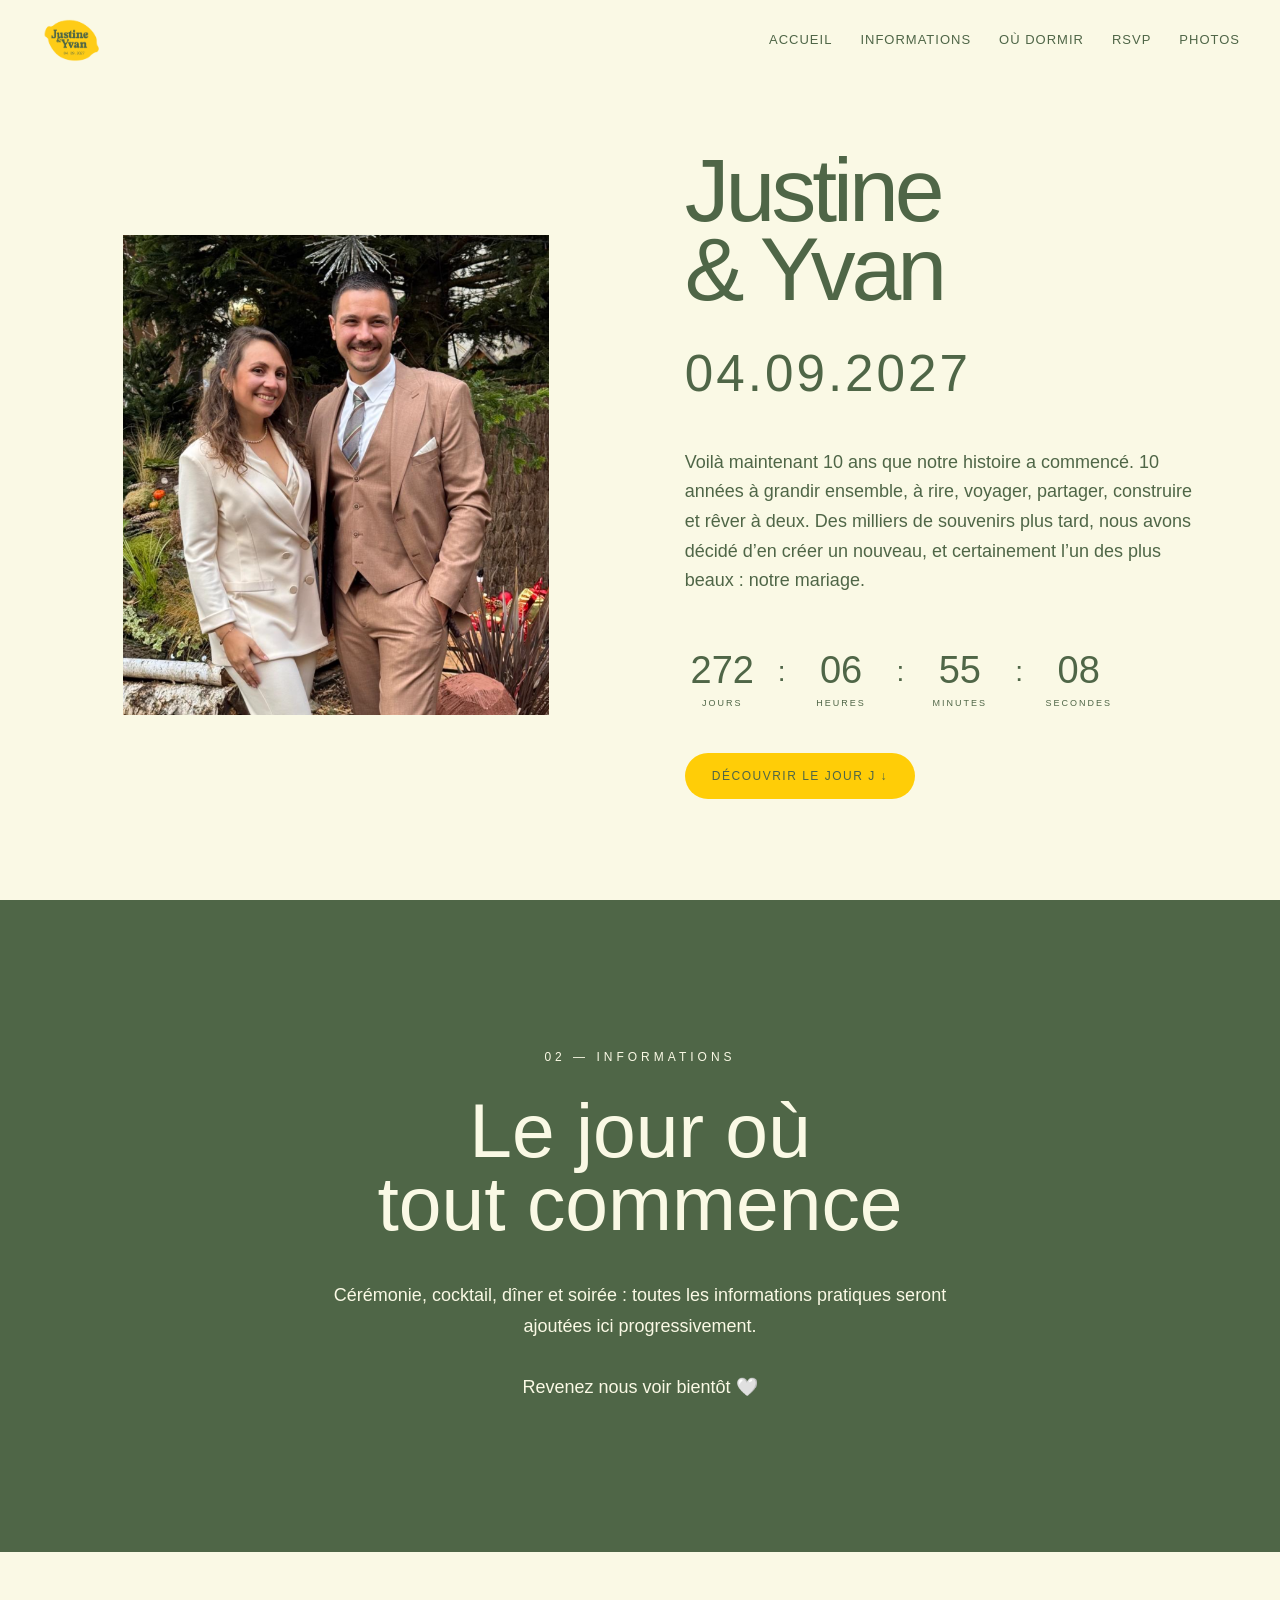
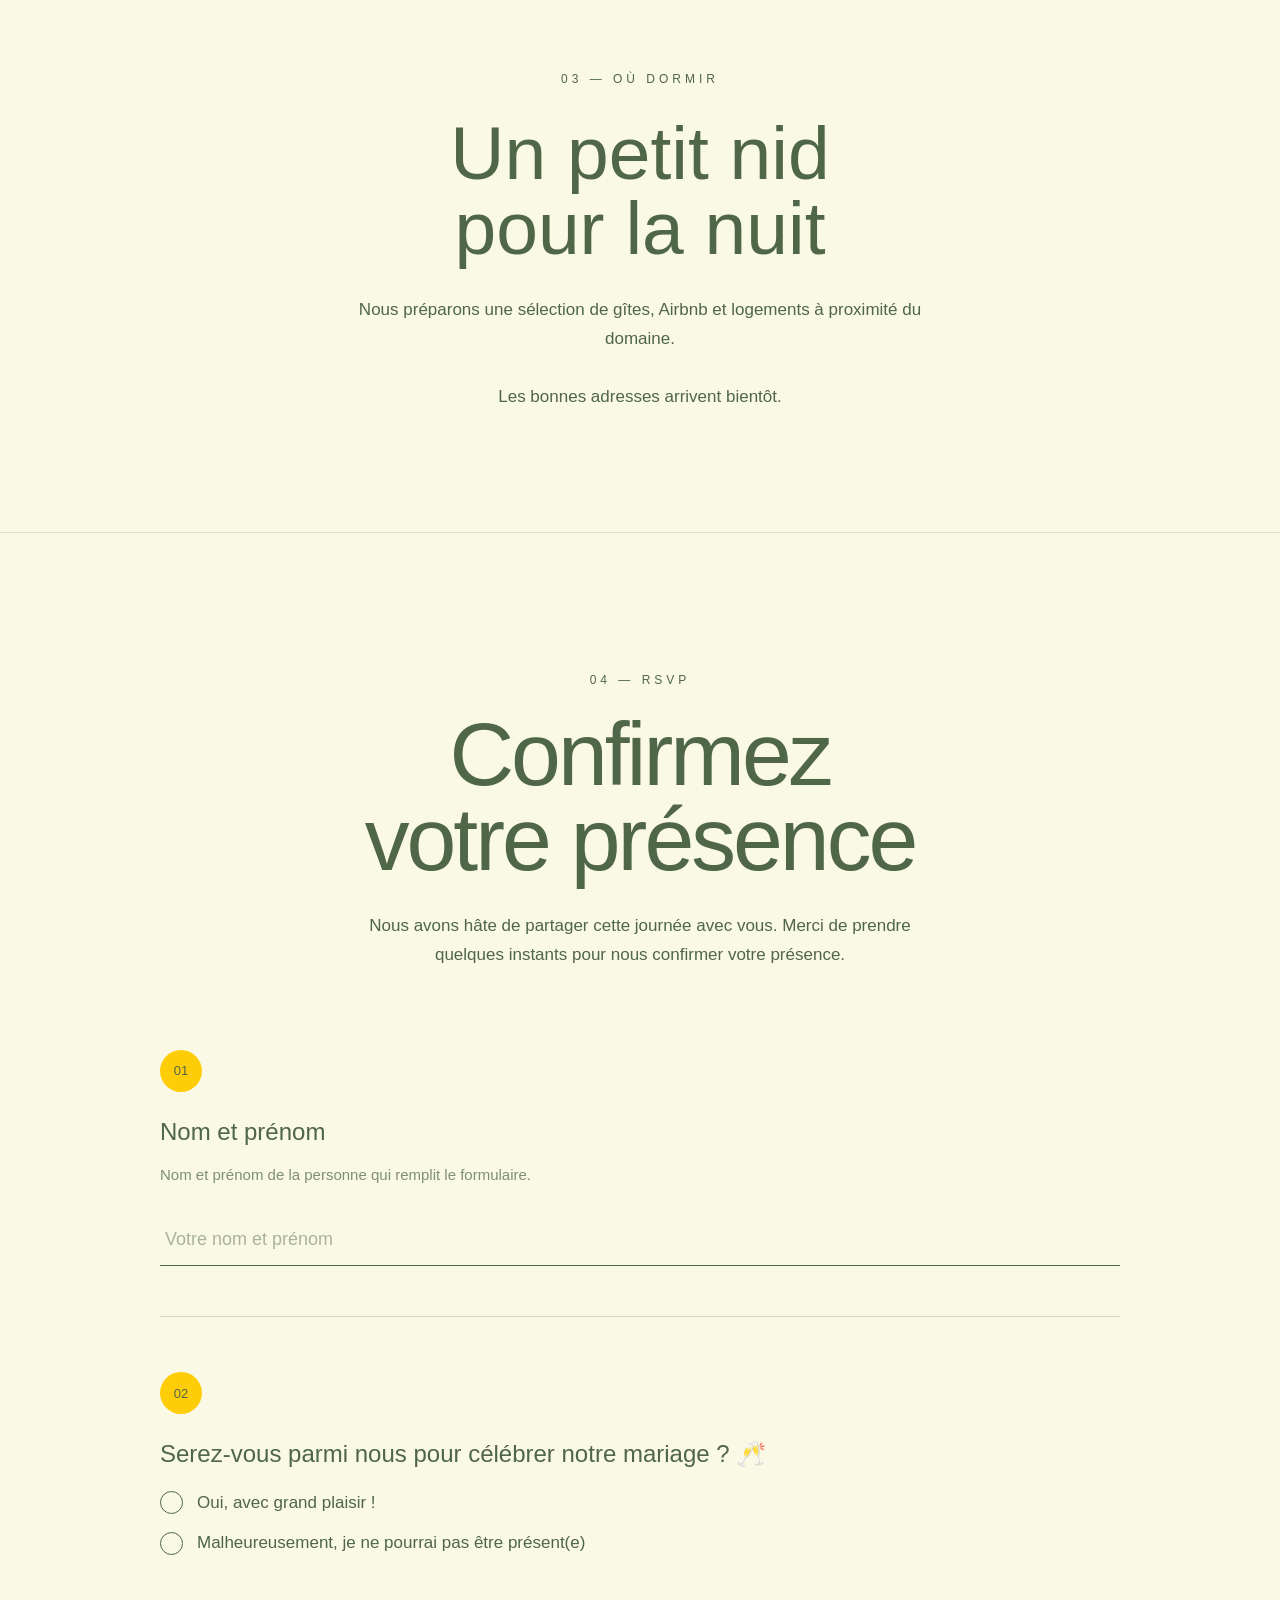
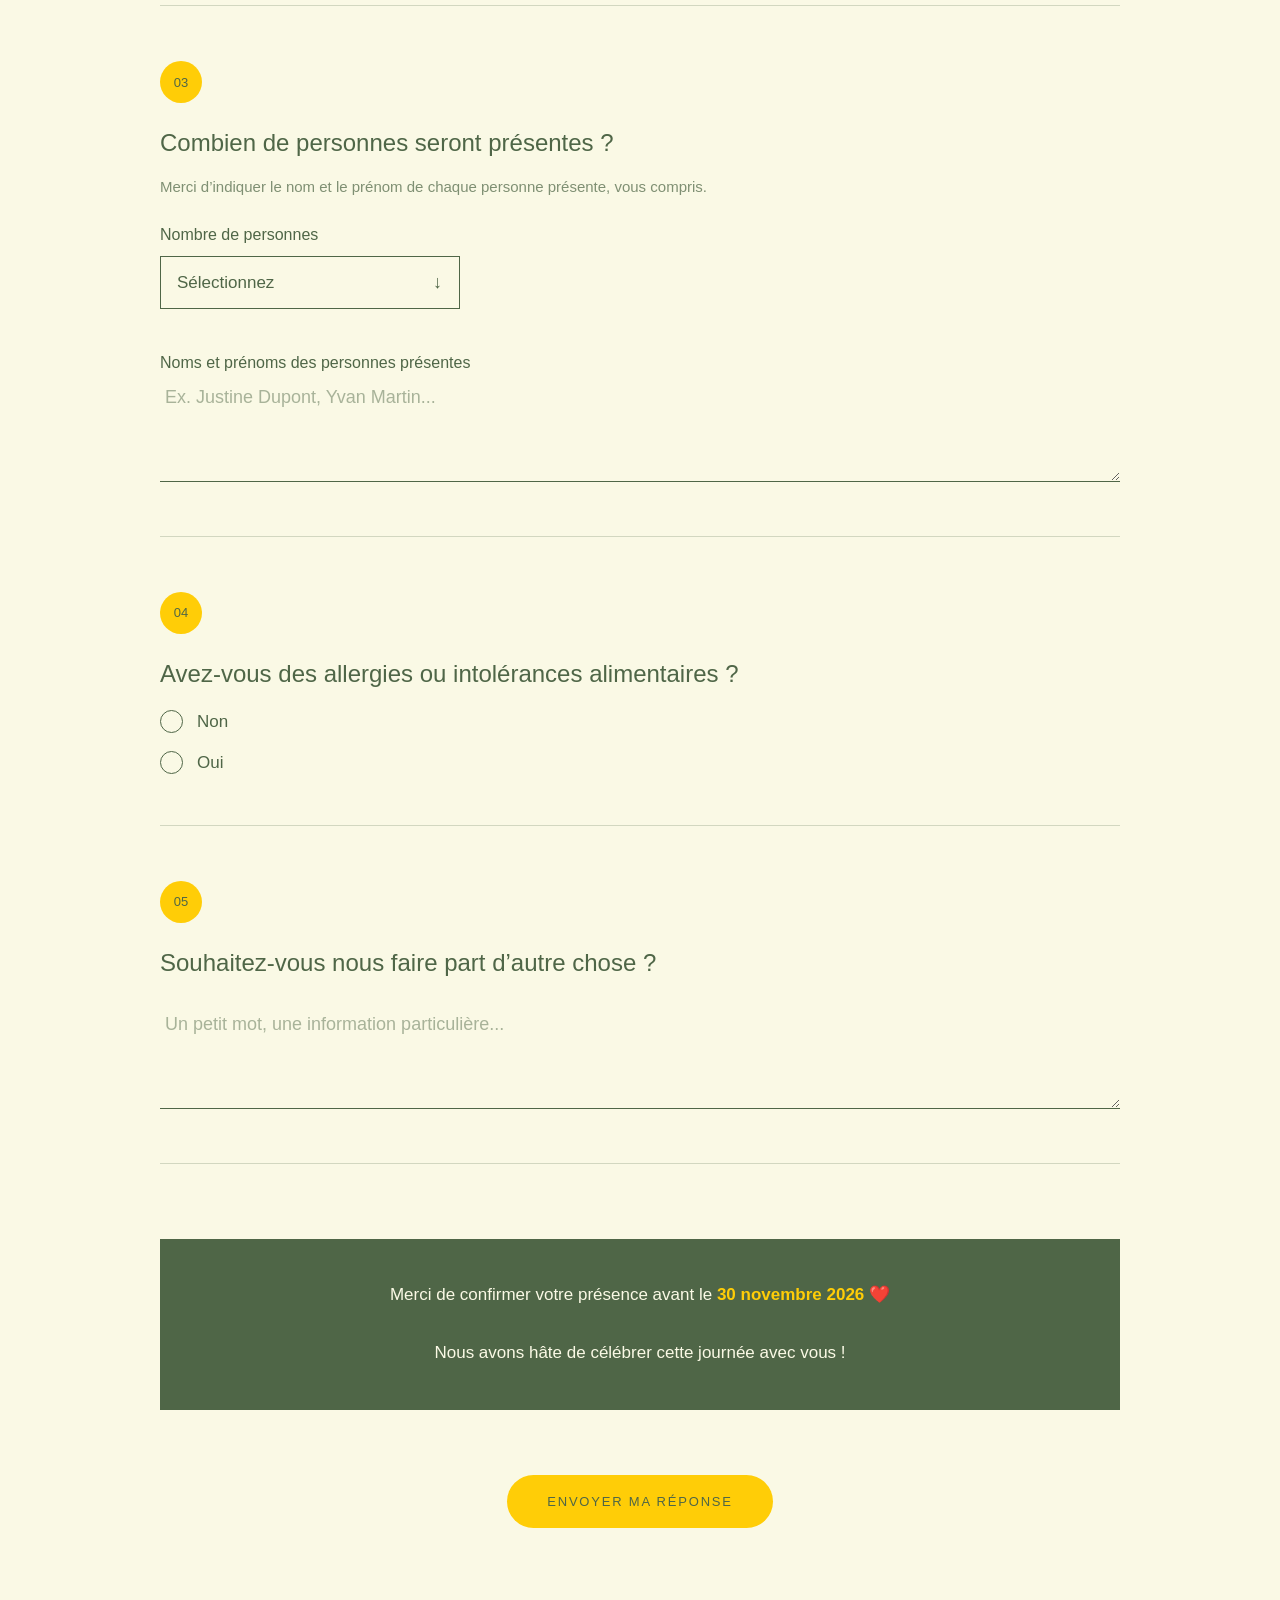
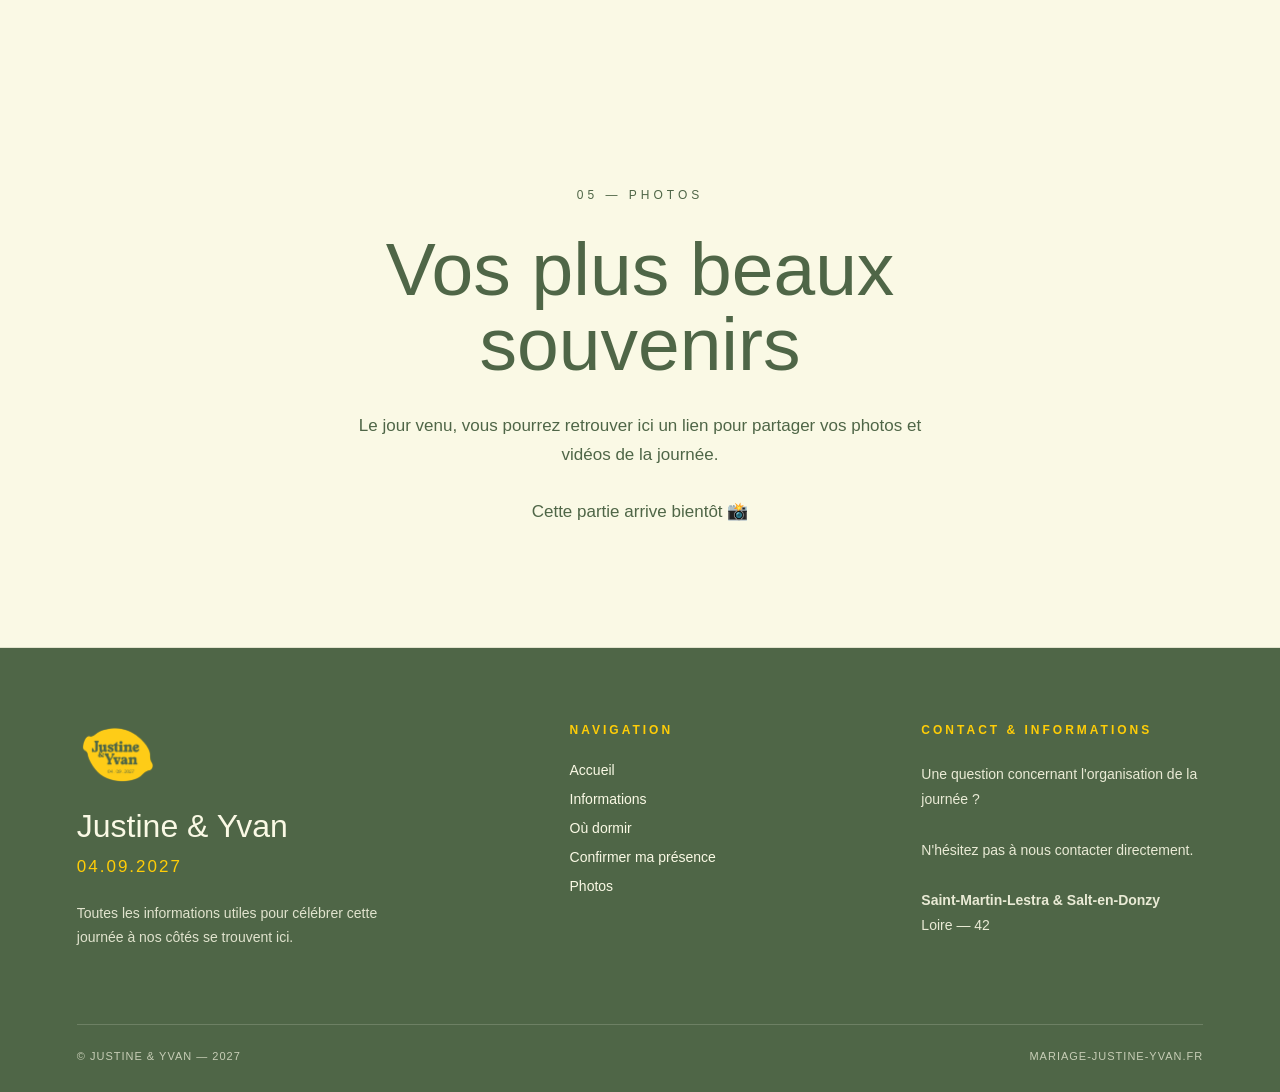
==== index.html @ c4130eb5 "Update index.html" ====
<!DOCTYPE html>
<html lang="fr">

<head>

<meta charset="UTF-8">

<meta name="viewport" content="width=device-width, initial-scale=1.0">

<title>Justine & Yvan — 04.09.2027</title>


<style>

/* =========================================================
   TYPOGRAPHIE
========================================================= */

@font-face {
    font-family: "Acumin";
    src: local("Acumin Variable Concept"),
         local("AcuminVariableConcept");
}


/* =========================================================
   COULEURS
========================================================= */

:root {
    --green: #4f6647;
    --khaki: #a09f85;
    --yellow: #ffcd07;
    --cream: #faf9e5;
}


/* =========================================================
   BASE
========================================================= */

* {
    box-sizing: border-box;
}

html {
    scroll-behavior: smooth;
}

body {
    margin: 0;

    background: var(--cream);

    color: var(--green);

    font-family: "Acumin", Arial, sans-serif;

    overflow-x: hidden;
}

section {
    scroll-margin-top: 90px;
}


/* =========================================================
   NAVIGATION
========================================================= */

nav {
    position: fixed;

    top: 0;
    left: 0;

    width: 100%;

    z-index: 1000;

    padding: 16px 40px;

    display: flex;

    justify-content: space-between;

    align-items: center;

    background: rgba(250, 249, 229, 0.96);

    backdrop-filter: blur(8px);

    -webkit-backdrop-filter: blur(8px);
}


/* LOGO */

.logo-link {
    display: flex;

    align-items: center;

    text-decoration: none;
}

.logo-img {
    width: 62px;

    height: auto;

    display: block;

    transition:
        transform 0.25s ease,
        opacity 0.25s ease;
}

.logo-link:hover .logo-img {
    transform: rotate(-5deg) scale(1.05);

    opacity: 0.85;
}


/* MENU */

.nav-links {
    display: flex;

    align-items: center;

    gap: 28px;
}

.nav-links a {
    color: var(--green);

    text-decoration: none;

    font-size: 13px;

    letter-spacing: 1px;

    text-transform: uppercase;

    transition: opacity 0.2s ease;
}

.nav-links a:hover {
    opacity: 0.55;
}


/* =========================================================
   ACCUEIL
========================================================= */

.hero {
    min-height: 100vh;

    padding: 130px 6vw 80px;

    display: grid;

    grid-template-columns:
        minmax(0, 1fr)
        minmax(0, 1fr);

    gap: 7vw;

    align-items: center;
}


/* PHOTO */

.hero-visual {
    width: 100%;

    display: flex;

    justify-content: center;

    align-items: center;
}

.photo-wrapper {
    width: 82%;

    max-width: 580px;

    overflow: hidden;
}

.photo-wrapper img {
    width: 100%;

    height: auto;

    display: block;
}


/* TEXTE */

.hero-content {
    width: 100%;

    max-width: 650px;
}

.names {
    margin: 0;

    font-size: clamp(55px, 7vw, 105px);

    line-height: 0.88;

    font-weight: 500;

    letter-spacing: -4px;
}

.date {
    margin-top: 35px;

    font-size: clamp(28px, 4vw, 52px);

    letter-spacing: 3px;
}

.intro {
    margin-top: 45px;

    max-width: 570px;

    font-size: 18px;

    line-height: 1.65;
}


/* =========================================================
   COMPTE À REBOURS
========================================================= */

.countdown {
    margin-top: 55px;

    display: flex;

    align-items: center;

    gap: 18px;
}

.countdown-item {
    min-width: 75px;

    text-align: center;
}

.number {
    font-size: 38px;

    line-height: 1;

    font-weight: 500;
}

.label {
    margin-top: 9px;

    font-size: 9px;

    letter-spacing: 2px;

    text-transform: uppercase;
}

.separator {
    margin-top: -15px;

    font-size: 28px;
}


/* =========================================================
   BOUTONS
========================================================= */

.discover {
    display: inline-block;

    margin-top: 45px;

    padding: 16px 27px;

    background: var(--yellow);

    color: var(--green);

    text-decoration: none;

    border-radius: 100px;

    font-size: 12px;

    letter-spacing: 1.5px;

    text-transform: uppercase;

    transition:
        transform 0.2s ease,
        opacity 0.2s ease;
}

.discover:hover {
    transform: translateY(-3px);

    opacity: 0.9;
}


/* =========================================================
   INFORMATIONS
========================================================= */

.intro-section {
    min-height: 70vh;

    padding: 150px 10vw;

    background: var(--green);

    color: var(--cream);

    display: flex;

    align-items: center;

    justify-content: center;

    text-align: center;
}

.intro-section-inner {
    max-width: 850px;
}

.section-number {
    margin-bottom: 30px;

    font-size: 12px;

    letter-spacing: 4px;

    text-transform: uppercase;
}

.intro-section h2 {
    margin: 0;

    font-size: clamp(38px, 6vw, 80px);

    line-height: 0.95;

    font-weight: 400;
}

.intro-section p {
    margin: 40px auto 0;

    max-width: 650px;

    font-size: 18px;

    line-height: 1.7;
}


/* =========================================================
   SECTIONS PROVISOIRES
========================================================= */

.coming-section {
    min-height: 55vh;

    padding: 120px 8vw;

    display: flex;

    justify-content: center;

    align-items: center;

    text-align: center;

    background: var(--cream);

    color: var(--green);

    border-bottom:
        1px solid rgba(79, 102, 71, 0.15);
}

.coming-inner {
    max-width: 750px;
}

.coming-section h2 {
    margin: 0;

    font-size: clamp(42px, 6vw, 75px);

    font-weight: 400;

    line-height: 1;
}

.coming-section p {
    margin: 30px auto 0;

    max-width: 580px;

    font-size: 17px;

    line-height: 1.7;
}


/* =========================================================
   RSVP
========================================================= */

.rsvp-section {
    padding: 140px 8vw;

    background: var(--cream);

    color: var(--green);
}

.rsvp-container {
    max-width: 960px;

    margin: 0 auto;
}


/* TITRE */

.rsvp-header {
    margin-bottom: 80px;

    text-align: center;
}

.rsvp-eyebrow {
    margin-bottom: 25px;

    font-size: 12px;

    letter-spacing: 4px;

    text-transform: uppercase;
}

.rsvp-title {
    margin: 0;

    font-size: clamp(48px, 7vw, 90px);

    line-height: 0.95;

    font-weight: 400;

    letter-spacing: -3px;
}

.rsvp-intro {
    max-width: 600px;

    margin: 30px auto 0;

    font-size: 17px;

    line-height: 1.7;
}


/* FORMULAIRE */

.rsvp-form {
    display: flex;

    flex-direction: column;

    gap: 55px;
}

.form-group {
    padding-bottom: 50px;

    border-bottom:
        1px solid rgba(79, 102, 71, 0.23);

    transition:
        opacity 0.3s ease;
}


/* NUMÉRO */

.question-number {
    width: 42px;

    height: 42px;

    margin-bottom: 24px;

    display: inline-flex;

    align-items: center;

    justify-content: center;

    border-radius: 50%;

    background: var(--yellow);

    color: var(--green);

    font-size: 13px;
}


/* QUESTIONS */

.question {
    display: block;

    margin-bottom: 20px;

    font-size: 24px;

    line-height: 1.35;
}

.helper-text {
    margin: -5px 0 27px;

    font-size: 15px;

    line-height: 1.6;

    color: rgba(79, 102, 71, 0.72);
}


/* TEXT INPUT */

.text-input,
.textarea-input {
    width: 100%;

    padding: 15px 5px;

    border: none;

    border-bottom:
        1px solid var(--green);

    background: transparent;

    color: var(--green);

    font-family:
        "Acumin",
        Arial,
        sans-serif;

    font-size: 18px;

    outline: none;

    border-radius: 0;
}

.text-input::placeholder,
.textarea-input::placeholder {
    color:
        rgba(79, 102, 71, 0.48);
}

.text-input:focus,
.textarea-input:focus {
    border-bottom:
        2px solid var(--green);
}

.textarea-input {
    min-height: 110px;

    resize: vertical;
}


/* =========================================================
   SELECT NOMBRE DE PERSONNES
========================================================= */

.select-wrapper {
    position: relative;

    max-width: 300px;

    margin-top: 12px;
}

.select-input {
    width: 100%;

    appearance: none;

    -webkit-appearance: none;

    padding:
        16px
        45px
        16px
        16px;

    border:
        1px solid var(--green);

    border-radius: 0;

    background:
        var(--cream);

    color:
        var(--green);

    font-family:
        "Acumin",
        Arial,
        sans-serif;

    font-size: 17px;

    cursor: pointer;

    outline: none;
}

.select-wrapper::after {
    content: "↓";

    position: absolute;

    right: 18px;

    top: 50%;

    transform:
        translateY(-50%);

    pointer-events: none;

    font-size: 18px;
}


/* =========================================================
   CHOIX RADIO
========================================================= */

.choice-list {
    display: flex;

    flex-direction: column;

    gap: 17px;
}

.choice {
    position: relative;

    display: flex;

    align-items: center;

    gap: 14px;

    cursor: pointer;

    font-size: 17px;

    line-height: 1.4;
}

.choice input {
    position: absolute;

    opacity: 0;
}

.custom-radio {
    width: 23px;

    height: 23px;

    flex-shrink: 0;

    border:
        1px solid var(--green);

    border-radius: 50%;

    display: flex;

    align-items: center;

    justify-content: center;
}

.choice input:checked
+ .custom-radio::after {

    content: "";

    width: 13px;

    height: 13px;

    border-radius: 50%;

    background: var(--green);
}


/* =========================================================
   ALLERGIES
========================================================= */

.conditional-section {
    display: none;

    margin-top: 30px;

    padding: 30px;

    background:
        rgba(160, 159, 133, 0.15);
}

.conditional-section.visible {
    display: block;
}

.conditional-section label {
    display: block;

    margin-bottom: 18px;

    font-size: 15px;

    line-height: 1.5;
}


/* =========================================================
   DATE LIMITE
========================================================= */

.rsvp-deadline {
    margin-top: 20px;

    padding: 42px 30px;

    background: var(--green);

    color: var(--cream);

    text-align: center;

    font-size: 17px;

    line-height: 1.7;
}

.rsvp-deadline strong {
    color: var(--yellow);
}


/* =========================================================
   BOUTON RSVP
========================================================= */

.submit-area {
    text-align: center;
}

.rsvp-submit {
    margin-top: 10px;

    padding: 19px 40px;

    border: none;

    border-radius: 100px;

    background: var(--yellow);

    color: var(--green);

    font-family:
        "Acumin",
        Arial,
        sans-serif;

    font-size: 13px;

    letter-spacing: 1.8px;

    text-transform: uppercase;

    cursor: pointer;

    transition:
        transform 0.2s ease,
        opacity 0.2s ease;
}

.rsvp-submit:hover {
    transform: translateY(-3px);

    opacity: 0.9;
}

.rsvp-submit:disabled {
    cursor: wait;
}


/* MESSAGE SUCCÈS */

.rsvp-success {
    display: none;

    margin-top: 35px;

    padding: 35px;

    background:
        rgba(79, 102, 71, 0.10);

    font-size: 18px;

    line-height: 1.6;
}

.rsvp-success.visible {
    display: block;
}


/* =========================================================
   FOOTER
========================================================= */

footer {
    background: var(--green);

    color: var(--cream);

    padding: 75px 6vw 30px;
}

.footer-main {
    max-width: 1300px;

    margin: 0 auto;

    display: grid;

    grid-template-columns:
        1.5fr
        1fr
        1fr;

    gap: 70px;
}

.footer-logo {
    width: 80px;

    height: auto;

    display: block;

    margin-bottom: 25px;
}

.footer-title {
    margin: 0;

    font-size: 32px;

    font-weight: 400;
}

.footer-date {
    margin-top: 12px;

    color: var(--yellow);

    font-size: 17px;

    letter-spacing: 2px;
}

.footer-text {
    margin-top: 25px;

    max-width: 350px;

    font-size: 14px;

    line-height: 1.7;

    opacity: 0.85;
}

.footer-heading {
    margin: 0 0 25px;

    color: var(--yellow);

    font-size: 12px;

    letter-spacing: 3px;

    text-transform: uppercase;
}

.footer-links {
    display: flex;

    flex-direction: column;

    gap: 13px;
}

.footer-links a {
    color: var(--cream);

    text-decoration: none;

    font-size: 14px;

    transition: opacity 0.2s ease;
}

.footer-links a:hover {
    opacity: 0.6;
}

.footer-contact {
    font-size: 14px;

    line-height: 1.8;

    opacity: 0.9;
}

.footer-bottom {
    max-width: 1300px;

    margin: 60px auto 0;

    padding-top: 25px;

    border-top:
        1px solid rgba(250,249,229,0.25);

    display: flex;

    justify-content: space-between;

    gap: 20px;

    font-size: 11px;

    letter-spacing: 1px;

    text-transform: uppercase;

    opacity: 0.7;
}


/* =========================================================
   MOBILE
========================================================= */

@media (max-width: 800px) {

    nav {
        padding: 14px 18px;
    }

    .logo-img {
        width: 48px;
    }

    .nav-links {
        display: none;
    }


    /* ACCUEIL */

    .hero {
        min-height: auto;

        padding:
            105px
            24px
            80px;

        display: flex;

        flex-direction: column;

        gap: 55px;
    }

    .photo-wrapper {
        width: 100%;
    }

    .hero-content {
        text-align: center;
    }

    .names {
        font-size: 64px;

        letter-spacing: -3px;
    }

    .date {
        font-size: 30px;
    }

    .intro {
        font-size: 16px;
    }


    /* COMPTE À REBOURS */

    .countdown {
        justify-content: center;

        gap: 6px;
    }

    .countdown-item {
        min-width: 57px;
    }

    .number {
        font-size: 27px;
    }

    .label {
        font-size: 7px;

        letter-spacing: 1px;
    }

    .separator {
        font-size: 19px;
    }


    /* INFORMATIONS */

    .intro-section {
        padding:
            100px
            28px;
    }


    /* RSVP */

    .rsvp-section {
        padding:
            100px
            24px;
    }

    .rsvp-header {
        margin-bottom: 60px;
    }

    .rsvp-title {
        font-size: 52px;

        letter-spacing: -2px;
    }

    .question {
        font-size: 20px;
    }

    .form-group {
        padding-bottom: 38px;
    }

    .select-wrapper {
        max-width: 100%;
    }

    .rsvp-deadline {
        padding:
            32px
            20px;
    }


    /* FOOTER */

    footer {
        padding:
            60px
            25px
            25px;
    }

    .footer-main {
        grid-template-columns: 1fr;

        gap: 45px;
    }

    .footer-bottom {
        margin-top: 45px;

        flex-direction: column;

        line-height: 1.6;
    }

}

</style>

</head>


<body>


<!-- =========================================================
     NAVIGATION
========================================================= -->

<nav>

    <a
        href="#accueil"
        class="logo-link"
        aria-label="Retour à l'accueil"
    >

        <img
            src="./citron-logo.png"
            alt="Logo Justine et Yvan"
            class="logo-img"
        >

    </a>


    <div class="nav-links">

        <a href="#accueil">
            Accueil
        </a>

        <a href="#informations">
            Informations
        </a>

        <a href="#hebergement">
            Où dormir
        </a>

        <a href="#rsvp">
            RSVP
        </a>

        <a href="#photos">
            Photos
        </a>

    </div>

</nav>


<!-- =========================================================
     ACCUEIL
========================================================= -->

<section
    class="hero"
    id="accueil"
>


    <div class="hero-visual">

        <div class="photo-wrapper">

            <img
                src="./photo-mariage.jpg"
                alt="Justine et Yvan"
            >

        </div>

    </div>


    <div class="hero-content">


        <h1 class="names">

            Justine<br>

            & Yvan

        </h1>


        <div class="date">

            04.09.2027

        </div>


        <p class="intro">

            Voilà maintenant 10 ans que notre histoire a commencé.

            10 années à grandir ensemble, à rire, voyager,
            partager, construire et rêver à deux.

            Des milliers de souvenirs plus tard,
            nous avons décidé d’en créer un nouveau,
            et certainement l’un des plus beaux :
            notre mariage.

        </p>


        <div class="countdown">


            <div class="countdown-item">

                <div
                    class="number"
                    id="days"
                >
                    000
                </div>

                <div class="label">
                    Jours
                </div>

            </div>


            <div class="separator">
                :
            </div>


            <div class="countdown-item">

                <div
                    class="number"
                    id="hours"
                >
                    00
                </div>

                <div class="label">
                    Heures
                </div>

            </div>


            <div class="separator">
                :
            </div>


            <div class="countdown-item">

                <div
                    class="number"
                    id="minutes"
                >
                    00
                </div>

                <div class="label">
                    Minutes
                </div>

            </div>


            <div class="separator">
                :
            </div>


            <div class="countdown-item">

                <div
                    class="number"
                    id="seconds"
                >
                    00
                </div>

                <div class="label">
                    Secondes
                </div>

            </div>


        </div>


        <a
            class="discover"
            href="#informations"
        >

            Découvrir le jour J ↓

        </a>


    </div>

</section>


<!-- =========================================================
     INFORMATIONS
========================================================= -->

<section
    class="intro-section"
    id="informations"
>

    <div class="intro-section-inner">

        <div class="section-number">

            02 — Informations

        </div>


        <h2>

            Le jour où<br>

            tout commence

        </h2>


        <p>

            Cérémonie, cocktail, dîner et soirée :
            toutes les informations pratiques seront
            ajoutées ici progressivement.

            <br><br>

            Revenez nous voir bientôt 🤍

        </p>

    </div>

</section>


<!-- =========================================================
     HÉBERGEMENT
========================================================= -->

<section
    class="coming-section"
    id="hebergement"
>

    <div class="coming-inner">

        <div class="section-number">

            03 — Où dormir

        </div>


        <h2>

            Un petit nid<br>

            pour la nuit

        </h2>


        <p>

            Nous préparons une sélection de gîtes,
            Airbnb et logements à proximité du domaine.

            <br><br>

            Les bonnes adresses arrivent bientôt.

        </p>

    </div>

</section>


<!-- =========================================================
     RSVP
========================================================= -->

<section
    class="rsvp-section"
    id="rsvp"
>


    <div class="rsvp-container">


        <div class="rsvp-header">

            <div class="rsvp-eyebrow">

                04 — RSVP

            </div>


            <h2 class="rsvp-title">

                Confirmez<br>

                votre présence

            </h2>


            <p class="rsvp-intro">

                Nous avons hâte de partager cette journée
                avec vous.

                Merci de prendre quelques instants
                pour nous confirmer votre présence.

            </p>

        </div>


        <!-- GOOGLE FORM -->

        <form
            class="rsvp-form"
            id="rsvpForm"
            action="https://docs.google.com/forms/d/e/1FAIpQLSc1ze6hvjM--YDSEmxs6XiWoPAv-SZ_VcvwYnJY4xZi3fckFQ/formResponse"
            method="POST"
            target="hidden_iframe"
        >


            <!-- =========================
                 QUESTION 1
            ========================= -->

            <div class="form-group">


                <div class="question-number">

                    01

                </div>


                <label
                    class="question"
                    for="fullName"
                >

                    Nom et prénom

                </label>


                <p class="helper-text">

                    Nom et prénom de la personne
                    qui remplit le formulaire.

                </p>


                <input
                    type="text"
                    id="fullName"
                    name="entry.1648294777"
                    class="text-input"
                    placeholder="Votre nom et prénom"
                    autocomplete="name"
                    required
                >


            </div>


            <!-- =========================
                 QUESTION 2
            ========================= -->

            <div class="form-group">


                <div class="question-number">

                    02

                </div>


                <div class="question">

                    Serez-vous parmi nous pour célébrer
                    notre mariage ? 🥂

                </div>


                <div class="choice-list">


                    <label class="choice">

                        <input
                            type="radio"
                            name="entry.462814591"
                            value="oui"
                            required
                        >

                        <span class="custom-radio"></span>

                        <span>

                            Oui, avec grand plaisir !

                        </span>

                    </label>


                    <label class="choice">

                        <input
                            type="radio"
                            name="entry.462814591"
                            value="non"
                        >

                        <span class="custom-radio"></span>

                        <span>

                            Malheureusement,
                            je ne pourrai pas être présent(e)

                        </span>

                    </label>


                </div>

            </div>


            <!-- =========================
                 QUESTION 3
            ========================= -->

            <div
                class="form-group"
                id="guestsGroup"
            >


                <div class="question-number">

                    03

                </div>


                <div class="question">

                    Combien de personnes seront présentes ?

                </div>


                <p class="helper-text">

                    Merci d’indiquer le nom et le prénom
                    de chaque personne présente,
                    vous compris.

                </p>


                <label for="guestNumber">

                    Nombre de personnes

                </label>


                <div class="select-wrapper">

                    <select
                        id="guestNumber"
                        name="entry.1714455056"
                        class="select-input"
                    >

                        <option value="">
                            Sélectionnez
                        </option>

                        <option value="1">
                            1 personne
                        </option>

                        <option value="2">
                            2 personnes
                        </option>

                        <option value="3">
                            3 personnes
                        </option>

                        <option value="4">
                            4 personnes
                        </option>

                        <option value="5">
                            5 personnes
                        </option>

                        <option value="6">
                            6 personnes
                        </option>

                        <option value="7">
                            7 personnes
                        </option>

                        <option value="8">
                            8 personnes
                        </option>

                        <option value="9">
                            9 personnes
                        </option>

                        <option value="10">
                            10 personnes
                        </option>

                    </select>

                </div>


                <div style="height:45px;"></div>


                <label for="guestNames">

                    Noms et prénoms des personnes présentes

                </label>


                <textarea
                    id="guestNames"
                    name="entry.855146474"
                    class="textarea-input"
                    placeholder="Ex. Justine Dupont, Yvan Martin..."
                ></textarea>


            </div>


            <!-- =========================
                 QUESTION 4
            ========================= -->

            <div class="form-group">


                <div class="question-number">

                    04

                </div>


                <div class="question">

                    Avez-vous des allergies
                    ou intolérances alimentaires ?

                </div>


                <div class="choice-list">


                    <label class="choice">

                        <input
                            type="radio"
                            name="entry.2096618548"
                            value="non"
                            required
                        >

                        <span class="custom-radio"></span>

                        <span>
                            Non
                        </span>

                    </label>


                    <label class="choice">

                        <input
                            type="radio"
                            name="entry.2096618548"
                            value="oui"
                        >

                        <span class="custom-radio"></span>

                        <span>
                            Oui
                        </span>

                    </label>


                </div>


                <div
                    class="conditional-section"
                    id="allergyDetails"
                >


                    <label for="allergyText">

                        Merci de préciser la personne concernée
                        ainsi que son allergie
                        ou son intolérance.

                    </label>


                    <textarea
                        id="allergyText"
                        name="entry.535119558"
                        class="textarea-input"
                        placeholder="Ex. Yvan Martin — allergie aux fruits à coque"
                    ></textarea>


                </div>


            </div>


            <!-- =========================
                 QUESTION 5
            ========================= -->

            <div class="form-group">


                <div class="question-number">

                    05

                </div>


                <label
                    class="question"
                    for="message"
                >

                    Souhaitez-vous nous faire part
                    d’autre chose ?

                </label>


                <textarea
                    id="message"
                    name="entry.1794913655"
                    class="textarea-input"
                    placeholder="Un petit mot, une information particulière..."
                ></textarea>


            </div>


            <!-- =========================
                 DATE LIMITE
            ========================= -->

            <div class="rsvp-deadline">


                Merci de confirmer votre présence avant le

                <strong>

                    30 novembre 2026

                </strong>

                ❤️


                <br><br>


                Nous avons hâte de célébrer cette journée
                avec vous !


            </div>


            <!-- =========================
                 ENVOYER
            ========================= -->

            <div class="submit-area">


                <button
                    type="submit"
                    class="rsvp-submit"
                    id="rsvpSubmit"
                >

                    Envoyer ma réponse

                </button>


                <div
                    class="rsvp-success"
                    id="rsvpSuccess"
                >

                    <strong>

                        Merci 🤍

                    </strong>


                    <br><br>


                    Votre réponse a bien été envoyée.


                    <br>


                    Nous avons hâte de célébrer
                    cette journée avec vous !


                </div>


            </div>


        </form>


        <!-- IFRAME GOOGLE INVISIBLE -->

        <iframe
            name="hidden_iframe"
            id="hidden_iframe"
            style="display:none;"
            title="Envoi du formulaire"
        ></iframe>


    </div>

</section>


<!-- =========================================================
     PHOTOS
========================================================= -->

<section
    class="coming-section"
    id="photos"
>

    <div class="coming-inner">


        <div class="section-number">

            05 — Photos

        </div>


        <h2>

            Vos plus beaux<br>

            souvenirs

        </h2>


        <p>

            Le jour venu, vous pourrez retrouver ici
            un lien pour partager vos photos
            et vidéos de la journée.

            <br><br>

            Cette partie arrive bientôt 📸

        </p>


    </div>

</section>


<!-- =========================================================
     FOOTER
========================================================= -->

<footer>


    <div class="footer-main">


        <!-- COLONNE 1 -->

        <div>


            <img
                src="./citron-logo.png"
                alt="Justine et Yvan"
                class="footer-logo"
            >


            <h3 class="footer-title">

                Justine & Yvan

            </h3>


            <div class="footer-date">

                04.09.2027

            </div>


            <p class="footer-text">

                Toutes les informations utiles
                pour célébrer cette journée
                à nos côtés se trouvent ici.

            </p>


        </div>


        <!-- COLONNE 2 -->

        <div>


            <h4 class="footer-heading">

                Navigation

            </h4>


            <div class="footer-links">


                <a href="#accueil">
                    Accueil
                </a>


                <a href="#informations">
                    Informations
                </a>


                <a href="#hebergement">
                    Où dormir
                </a>


                <a href="#rsvp">
                    Confirmer ma présence
                </a>


                <a href="#photos">
                    Photos
                </a>


            </div>


        </div>


        <!-- COLONNE 3 -->

        <div>


            <h4 class="footer-heading">

                Contact & informations

            </h4>


            <div class="footer-contact">


                Une question concernant
                l'organisation de la journée ?

                <br><br>

                N'hésitez pas à nous contacter
                directement.

                <br><br>

                <strong>

                    Saint-Martin-Lestra
                    & Salt-en-Donzy

                </strong>

                <br>

                Loire — 42


            </div>


        </div>


    </div>


    <div class="footer-bottom">


        <div>

            © Justine & Yvan — 2027

        </div>


        <div>

            mariage-justine-yvan.fr

        </div>


    </div>


</footer>


<!-- =========================================================
     JAVASCRIPT
========================================================= -->

<script>


/* =========================================================
   COMPTE À REBOURS
========================================================= */

const weddingDate =
    new Date("2027-09-04T14:30:00").getTime();


function updateCountdown() {


    const now =
        new Date().getTime();


    const distance =
        weddingDate - now;


    if (distance <= 0) {


        document.getElementById("days").textContent =
            "000";


        document.getElementById("hours").textContent =
            "00";


        document.getElementById("minutes").textContent =
            "00";


        document.getElementById("seconds").textContent =
            "00";


        return;

    }


    const days =
        Math.floor(
            distance /
            (1000 * 60 * 60 * 24)
        );


    const hours =
        Math.floor(
            (
                distance /
                (1000 * 60 * 60)
            ) % 24
        );


    const minutes =
        Math.floor(
            (
                distance /
                (1000 * 60)
            ) % 60
        );


    const seconds =
        Math.floor(
            (
                distance /
                1000
            ) % 60
        );


    document.getElementById("days").textContent =
        String(days).padStart(3, "0");


    document.getElementById("hours").textContent =
        String(hours).padStart(2, "0");


    document.getElementById("minutes").textContent =
        String(minutes).padStart(2, "0");


    document.getElementById("seconds").textContent =
        String(seconds).padStart(2, "0");

}


updateCountdown();


setInterval(
    updateCountdown,
    1000
);


/* =========================================================
   VARIABLES RSVP
========================================================= */

const rsvpForm =
    document.getElementById("rsvpForm");


const attendanceChoices =
    document.querySelectorAll(
        'input[name="entry.462814591"]'
    );


const guestsGroup =
    document.getElementById("guestsGroup");


const guestNumber =
    document.getElementById("guestNumber");


const guestNames =
    document.getElementById("guestNames");


const allergyChoices =
    document.querySelectorAll(
        'input[name="entry.2096618548"]'
    );


const allergyDetails =
    document.getElementById("allergyDetails");


const allergyText =
    document.getElementById("allergyText");


const successMessage =
    document.getElementById("rsvpSuccess");


const hiddenIframe =
    document.getElementById("hidden_iframe");


const submitButton =
    document.getElementById("rsvpSubmit");


let formHasBeenSubmitted = false;


/* =========================================================
   PRÉSENCE
========================================================= */

attendanceChoices.forEach(function(choice) {


    choice.addEventListener(
        "change",
        function() {


            if (this.value === "non") {


                guestsGroup.style.opacity =
                    "0.3";


                guestsGroup.style.pointerEvents =
                    "none";


                guestNumber.required =
                    false;


                guestNames.required =
                    false;


                guestNumber.value =
                    "";


                guestNames.value =
                    "";


            } else {


                guestsGroup.style.opacity =
                    "1";


                guestsGroup.style.pointerEvents =
                    "auto";


                guestNumber.required =
                    true;


                guestNames.required =
                    true;


            }


        }
    );


});


/* =========================================================
   ALLERGIES
========================================================= */

allergyChoices.forEach(function(choice) {


    choice.addEventListener(
        "change",
        function() {


            if (this.value === "oui") {


                allergyDetails.classList.add(
                    "visible"
                );


                allergyText.required =
                    true;


            } else {


                allergyDetails.classList.remove(
                    "visible"
                );


                allergyText.required =
                    false;


                allergyText.value =
                    "";


            }


        }
    );


});


/* =========================================================
   ENVOI DU FORMULAIRE
========================================================= */

rsvpForm.addEventListener(
    "submit",
    function() {


        formHasBeenSubmitted =
            true;


        submitButton.disabled =
            true;


        submitButton.textContent =
            "Envoi en cours...";


        submitButton.style.opacity =
            "0.6";


    }
);


/* =========================================================
   CONFIRMATION GOOGLE FORM
========================================================= */

hiddenIframe.addEventListener(
    "load",
    function() {


        if (!formHasBeenSubmitted) {

            return;

        }


        successMessage.classList.add(
            "visible"
        );


        rsvpForm.reset();


        guestsGroup.style.opacity =
            "1";


        guestsGroup.style.pointerEvents =
            "auto";


        guestNumber.required =
            false;


        guestNames.required =
            false;


        allergyDetails.classList.remove(
            "visible"
        );


        allergyText.required =
            false;


        submitButton.disabled =
            false;


        submitButton.textContent =
            "Envoyer ma réponse";


        submitButton.style.opacity =
            "1";


        formHasBeenSubmitted =
            false;


        successMessage.scrollIntoView({

            behavior: "smooth",

            block: "center"

        });


    }
);


</script>


</body>

</html>
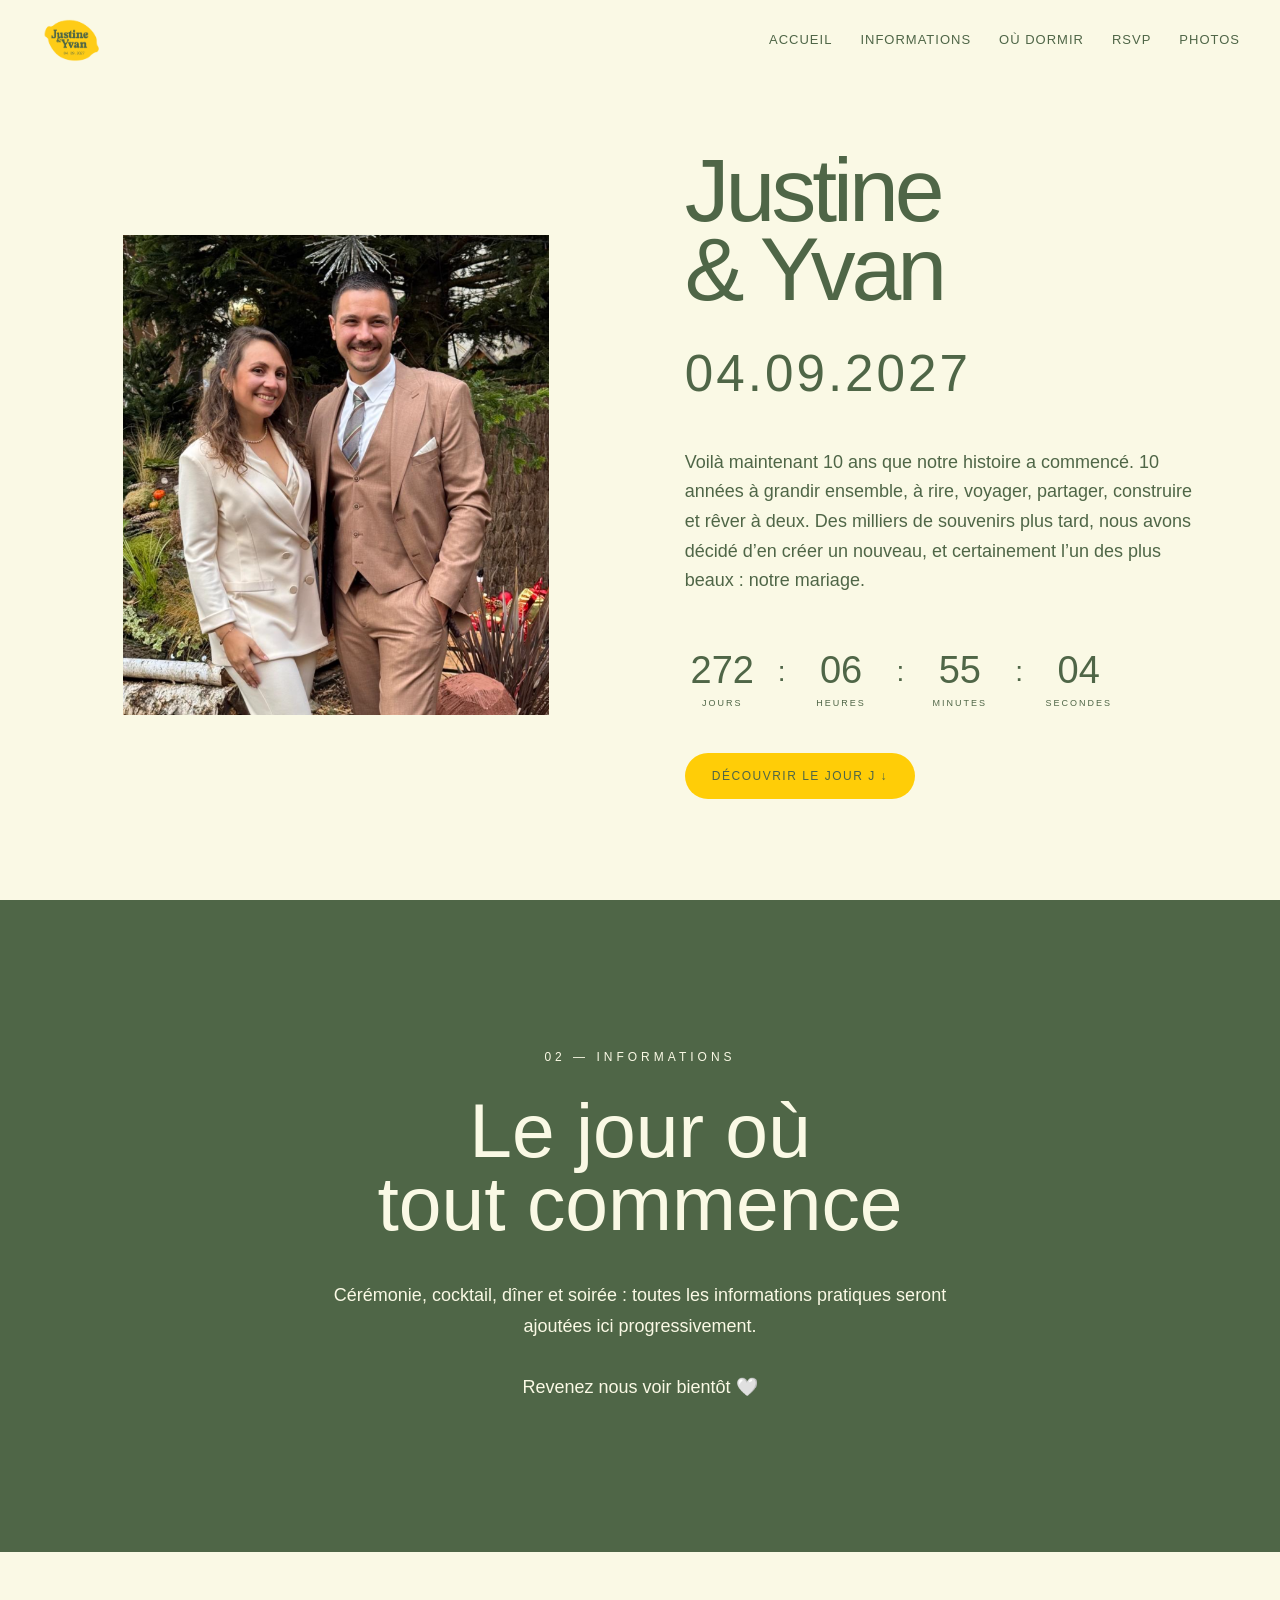
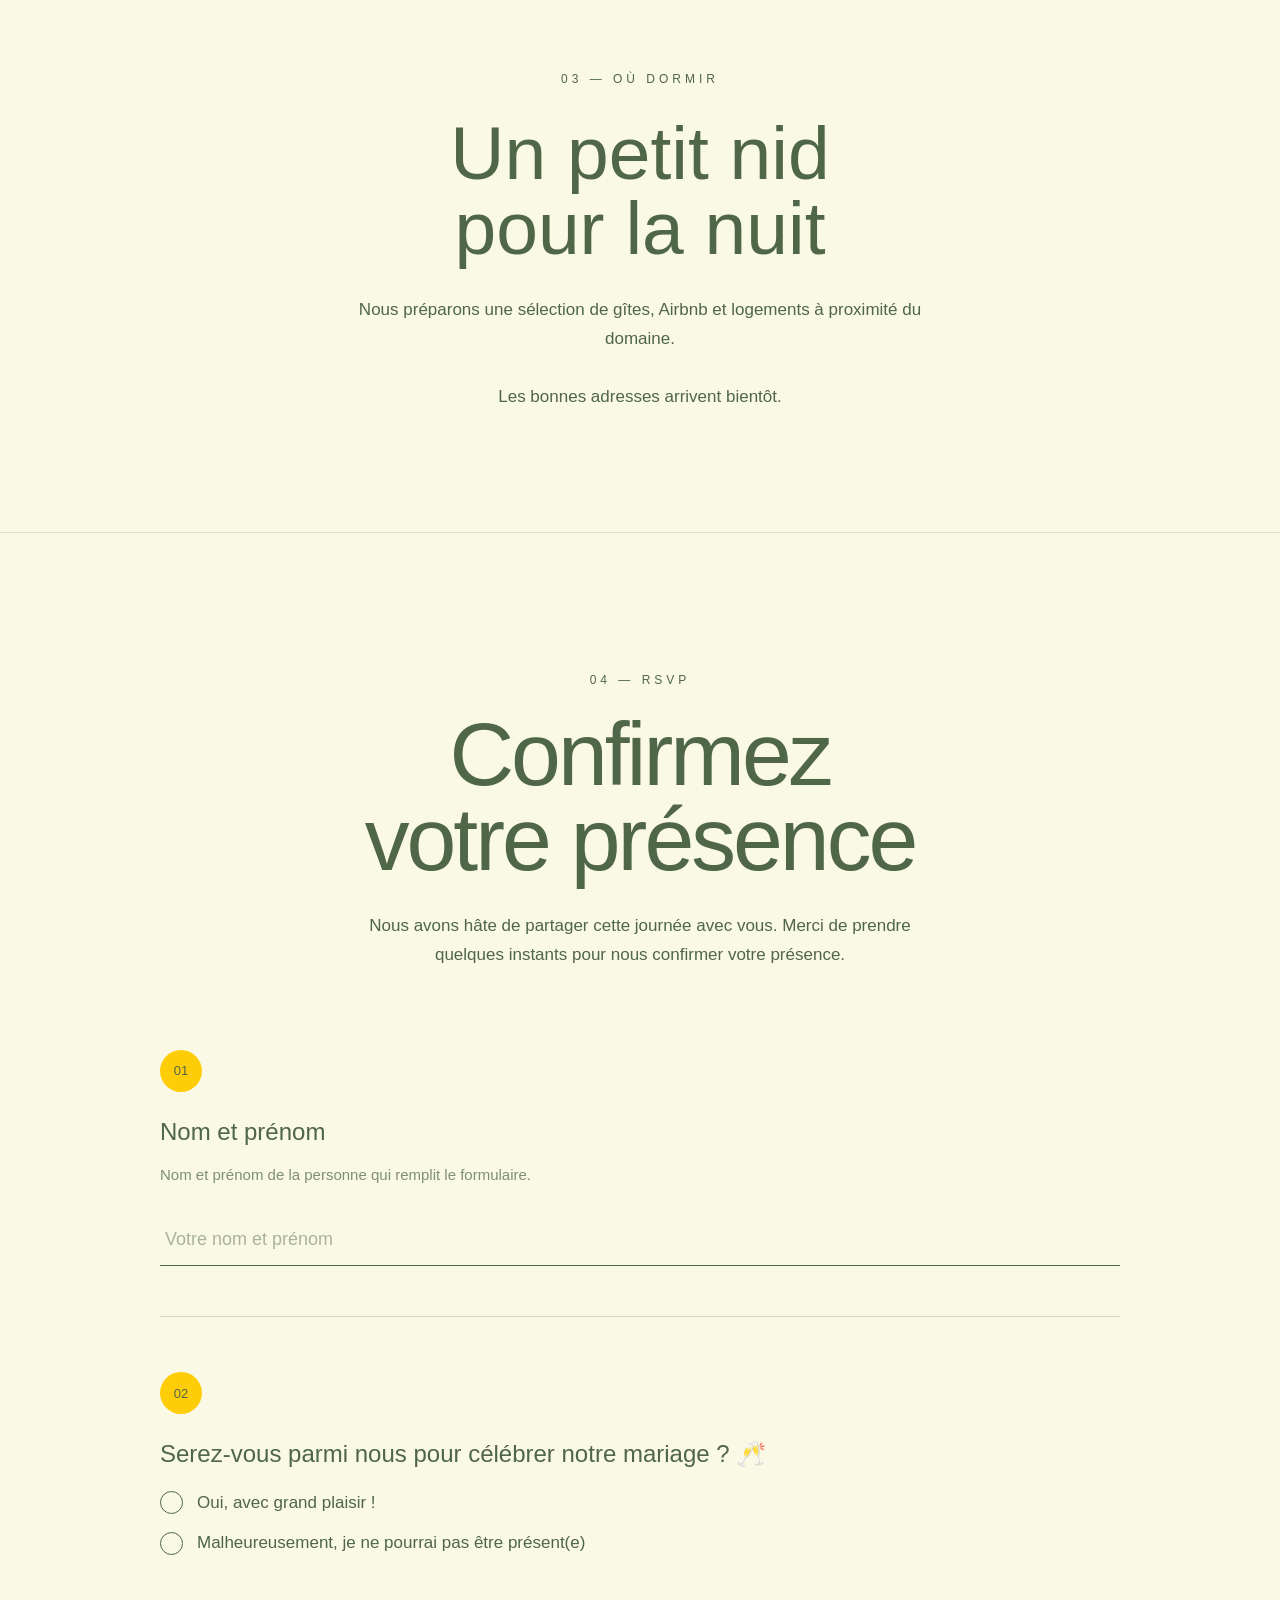
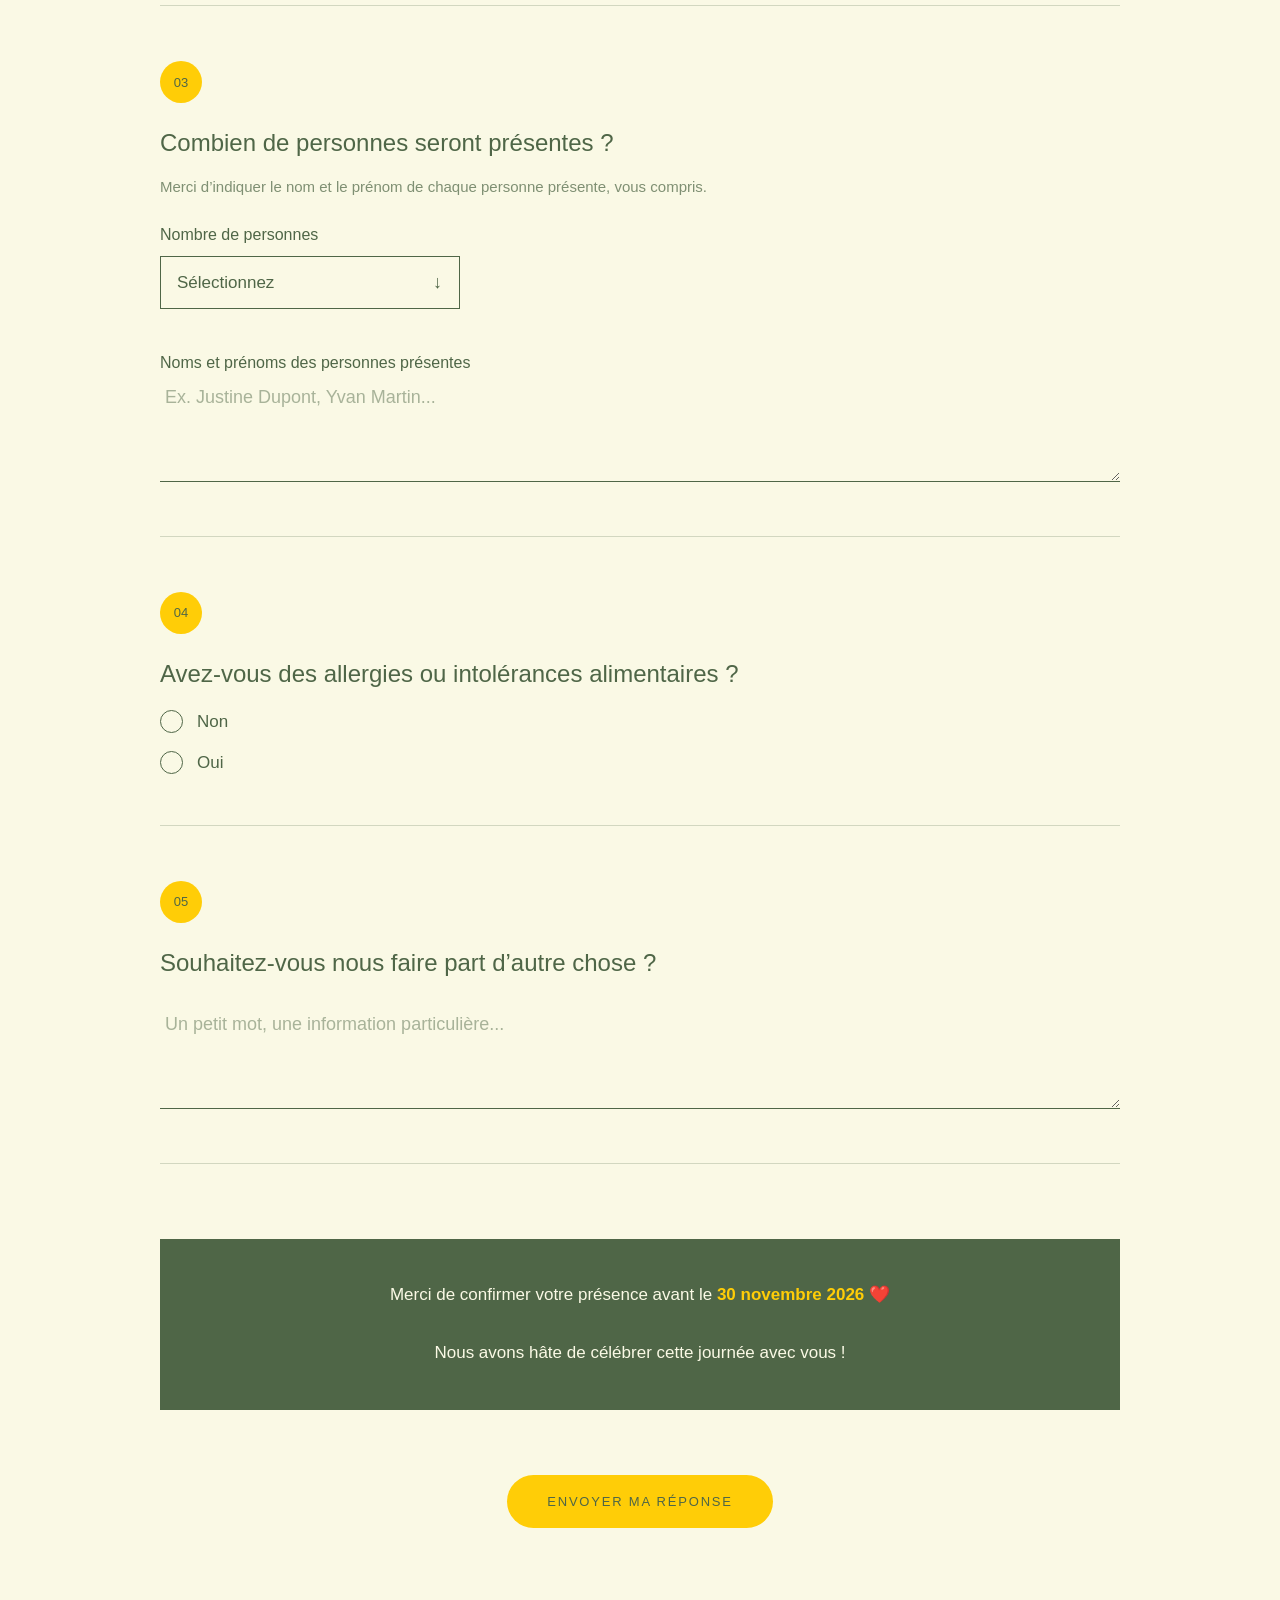
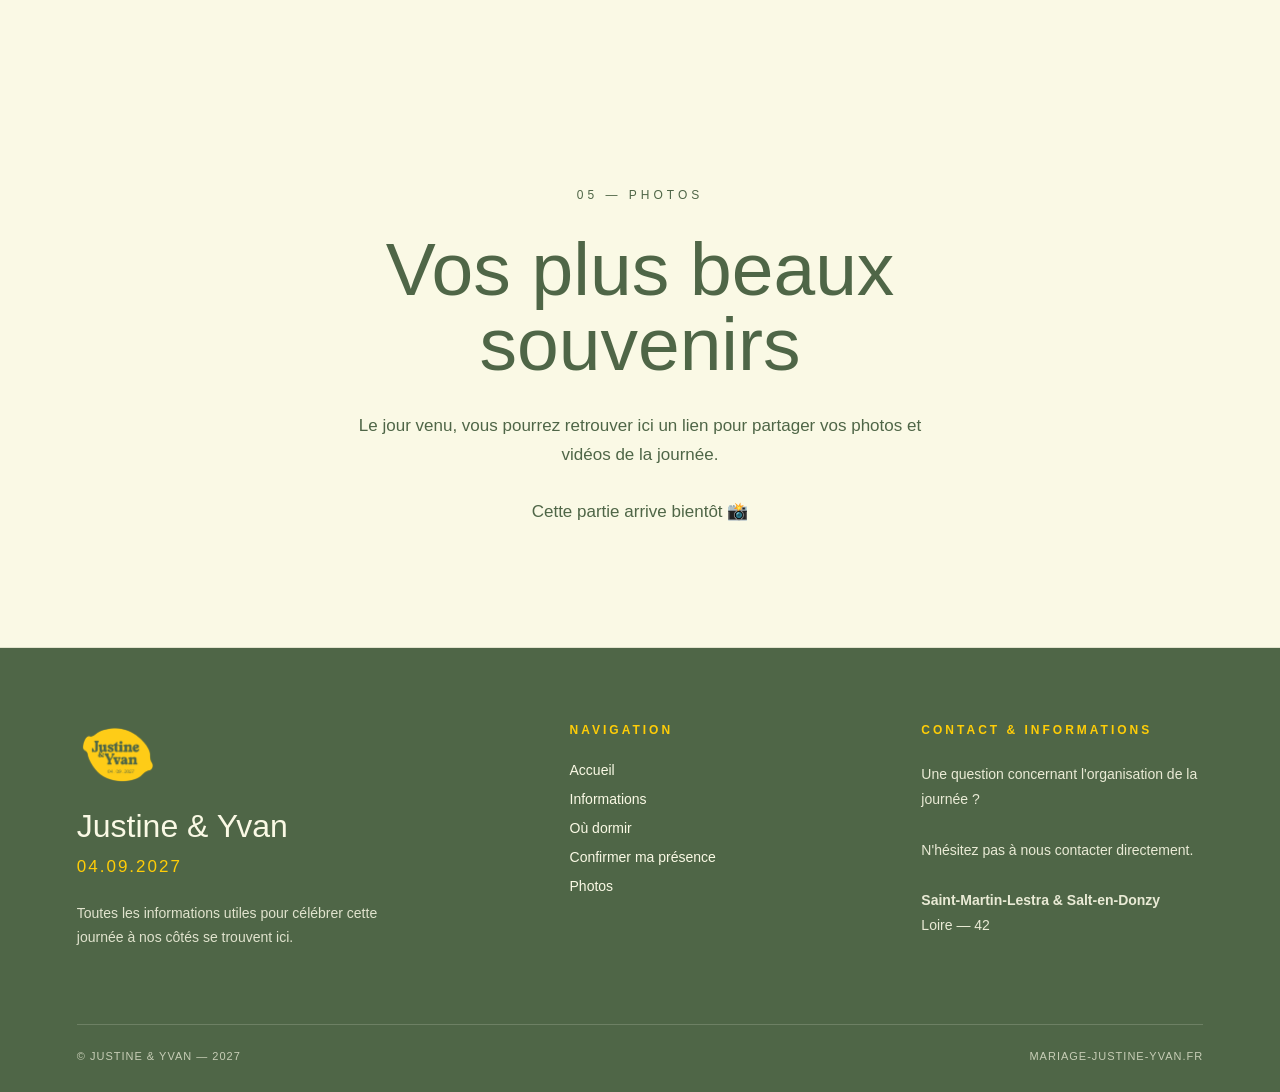
==== commit 2a6d53dc: "Update index.html" ====
--- a/index.html
+++ b/index.html
@@ -1,31 +1,18 @@
 <!DOCTYPE html>
 <html lang="fr">
-
 <head>
-
 <meta charset="UTF-8">
-
 <meta name="viewport" content="width=device-width, initial-scale=1.0">
 
 <title>Justine & Yvan — 04.09.2027</title>
 
-
 <style>
-
-/* =========================================================
-   TYPOGRAPHIE
-========================================================= */
 
 @font-face {
     font-family: "Acumin";
     src: local("Acumin Variable Concept"),
          local("AcuminVariableConcept");
 }
-
-
-/* =========================================================
-   COULEURS
-========================================================= */
 
 :root {
     --green: #4f6647;
@@ -34,11 +21,6 @@
     --cream: #faf9e5;
 }
 
-
-/* =========================================================
-   BASE
-========================================================= */
-
 * {
     box-sizing: border-box;
 }
@@ -49,13 +31,9 @@
 
 body {
     margin: 0;
-
     background: var(--cream);
-
     color: var(--green);
-
     font-family: "Acumin", Arial, sans-serif;
-
     overflow-x: hidden;
 }
 
@@ -63,87 +41,55 @@
     scroll-margin-top: 90px;
 }
 
-
-/* =========================================================
+/* =========================
    NAVIGATION
-========================================================= */
+========================= */
 
 nav {
     position: fixed;
-
     top: 0;
     left: 0;
-
     width: 100%;
-
     z-index: 1000;
-
     padding: 16px 40px;
-
     display: flex;
-
     justify-content: space-between;
-
     align-items: center;
-
     background: rgba(250, 249, 229, 0.96);
-
     backdrop-filter: blur(8px);
-
     -webkit-backdrop-filter: blur(8px);
 }
-
-
-/* LOGO */
 
 .logo-link {
     display: flex;
-
     align-items: center;
-
     text-decoration: none;
 }
 
 .logo-img {
     width: 62px;
-
     height: auto;
-
     display: block;
-
-    transition:
-        transform 0.25s ease,
-        opacity 0.25s ease;
+    transition: transform 0.25s ease, opacity 0.25s ease;
 }
 
 .logo-link:hover .logo-img {
     transform: rotate(-5deg) scale(1.05);
-
     opacity: 0.85;
 }
-
-
-/* MENU */
 
 .nav-links {
     display: flex;
-
     align-items: center;
-
     gap: 28px;
 }
 
 .nav-links a {
     color: var(--green);
-
     text-decoration: none;
-
     font-size: 13px;
-
     letter-spacing: 1px;
-
     text-transform: uppercase;
-
     transition: opacity 0.2s ease;
 }
 
@@ -151,197 +97,133 @@
     opacity: 0.55;
 }
 
-
-/* =========================================================
+/* =========================
    ACCUEIL
-========================================================= */
+========================= */
 
 .hero {
     min-height: 100vh;
-
     padding: 130px 6vw 80px;
-
     display: grid;
-
-    grid-template-columns:
-        minmax(0, 1fr)
-        minmax(0, 1fr);
-
+    grid-template-columns: minmax(0, 1fr) minmax(0, 1fr);
     gap: 7vw;
-
     align-items: center;
 }
-
-
-/* PHOTO */
 
 .hero-visual {
     width: 100%;
-
     display: flex;
-
     justify-content: center;
-
     align-items: center;
 }
 
 .photo-wrapper {
     width: 82%;
-
     max-width: 580px;
-
     overflow: hidden;
 }
 
 .photo-wrapper img {
     width: 100%;
-
     height: auto;
-
     display: block;
 }
-
-
-/* TEXTE */
 
 .hero-content {
     width: 100%;
-
     max-width: 650px;
 }
 
 .names {
     margin: 0;
-
     font-size: clamp(55px, 7vw, 105px);
-
     line-height: 0.88;
-
     font-weight: 500;
-
     letter-spacing: -4px;
 }
 
 .date {
     margin-top: 35px;
-
     font-size: clamp(28px, 4vw, 52px);
-
     letter-spacing: 3px;
 }
 
 .intro {
     margin-top: 45px;
-
     max-width: 570px;
-
     font-size: 18px;
-
     line-height: 1.65;
 }
 
-
-/* =========================================================
+/* =========================
    COMPTE À REBOURS
-========================================================= */
+========================= */
 
 .countdown {
     margin-top: 55px;
-
     display: flex;
-
     align-items: center;
-
     gap: 18px;
 }
 
 .countdown-item {
     min-width: 75px;
-
     text-align: center;
 }
 
 .number {
     font-size: 38px;
-
     line-height: 1;
-
     font-weight: 500;
 }
 
 .label {
     margin-top: 9px;
-
     font-size: 9px;
-
     letter-spacing: 2px;
-
     text-transform: uppercase;
 }
 
 .separator {
     margin-top: -15px;
-
     font-size: 28px;
 }
 
-
-/* =========================================================
+/* =========================
    BOUTONS
-========================================================= */
+========================= */
 
 .discover {
     display: inline-block;
-
     margin-top: 45px;
-
     padding: 16px 27px;
-
     background: var(--yellow);
-
     color: var(--green);
-
     text-decoration: none;
-
     border-radius: 100px;
-
     font-size: 12px;
-
     letter-spacing: 1.5px;
-
     text-transform: uppercase;
-
-    transition:
-        transform 0.2s ease,
-        opacity 0.2s ease;
+    transition: transform 0.2s ease, opacity 0.2s ease;
 }
 
 .discover:hover {
     transform: translateY(-3px);
-
     opacity: 0.9;
 }
 
-
-/* =========================================================
+/* =========================
    INFORMATIONS
-========================================================= */
+========================= */
 
 .intro-section {
     min-height: 70vh;
-
     padding: 150px 10vw;
-
     background: var(--green);
-
     color: var(--cream);
-
     display: flex;
-
     align-items: center;
-
     justify-content: center;
-
     text-align: center;
 }
 
@@ -351,58 +233,39 @@
 
 .section-number {
     margin-bottom: 30px;
-
     font-size: 12px;
-
     letter-spacing: 4px;
-
     text-transform: uppercase;
 }
 
 .intro-section h2 {
     margin: 0;
-
     font-size: clamp(38px, 6vw, 80px);
-
     line-height: 0.95;
-
     font-weight: 400;
 }
 
 .intro-section p {
     margin: 40px auto 0;
-
     max-width: 650px;
-
     font-size: 18px;
-
     line-height: 1.7;
 }
 
-
-/* =========================================================
+/* =========================
    SECTIONS PROVISOIRES
-========================================================= */
+========================= */
 
 .coming-section {
     min-height: 55vh;
-
     padding: 120px 8vw;
-
     display: flex;
-
     justify-content: center;
-
     align-items: center;
-
     text-align: center;
-
     background: var(--cream);
-
     color: var(--green);
-
-    border-bottom:
-        1px solid rgba(79, 102, 71, 0.15);
+    border-bottom: 1px solid rgba(79, 102, 71, 0.15);
 }
 
 .coming-inner {
@@ -411,349 +274,210 @@
 
 .coming-section h2 {
     margin: 0;
-
     font-size: clamp(42px, 6vw, 75px);
-
     font-weight: 400;
-
     line-height: 1;
 }
 
 .coming-section p {
     margin: 30px auto 0;
-
     max-width: 580px;
-
     font-size: 17px;
-
     line-height: 1.7;
 }
 
-
-/* =========================================================
+/* =========================
    RSVP
-========================================================= */
+========================= */
 
 .rsvp-section {
     padding: 140px 8vw;
-
     background: var(--cream);
-
     color: var(--green);
 }
 
 .rsvp-container {
     max-width: 960px;
-
     margin: 0 auto;
 }
-
-
-/* TITRE */
 
 .rsvp-header {
     margin-bottom: 80px;
-
     text-align: center;
 }
 
 .rsvp-eyebrow {
     margin-bottom: 25px;
-
     font-size: 12px;
-
     letter-spacing: 4px;
-
     text-transform: uppercase;
 }
 
 .rsvp-title {
     margin: 0;
-
     font-size: clamp(48px, 7vw, 90px);
-
     line-height: 0.95;
-
     font-weight: 400;
-
     letter-spacing: -3px;
 }
 
 .rsvp-intro {
     max-width: 600px;
-
     margin: 30px auto 0;
-
     font-size: 17px;
-
     line-height: 1.7;
 }
-
-
-/* FORMULAIRE */
 
 .rsvp-form {
     display: flex;
-
     flex-direction: column;
-
     gap: 55px;
 }
 
 .form-group {
     padding-bottom: 50px;
-
-    border-bottom:
-        1px solid rgba(79, 102, 71, 0.23);
-
-    transition:
-        opacity 0.3s ease;
-}
-
-
-/* NUMÉRO */
+    border-bottom: 1px solid rgba(79, 102, 71, 0.23);
+    transition: opacity 0.3s ease;
+}
 
 .question-number {
     width: 42px;
-
     height: 42px;
-
     margin-bottom: 24px;
-
     display: inline-flex;
-
     align-items: center;
-
     justify-content: center;
-
     border-radius: 50%;
-
     background: var(--yellow);
-
     color: var(--green);
-
     font-size: 13px;
 }
-
-
-/* QUESTIONS */
 
 .question {
     display: block;
-
     margin-bottom: 20px;
-
     font-size: 24px;
-
     line-height: 1.35;
 }
 
 .helper-text {
     margin: -5px 0 27px;
-
     font-size: 15px;
-
     line-height: 1.6;
-
     color: rgba(79, 102, 71, 0.72);
 }
-
-
-/* TEXT INPUT */
 
 .text-input,
 .textarea-input {
     width: 100%;
-
     padding: 15px 5px;
-
     border: none;
-
-    border-bottom:
-        1px solid var(--green);
-
+    border-bottom: 1px solid var(--green);
     background: transparent;
-
     color: var(--green);
-
-    font-family:
-        "Acumin",
-        Arial,
-        sans-serif;
-
+    font-family: "Acumin", Arial, sans-serif;
     font-size: 18px;
-
     outline: none;
-
     border-radius: 0;
 }
 
 .text-input::placeholder,
 .textarea-input::placeholder {
-    color:
-        rgba(79, 102, 71, 0.48);
+    color: rgba(79, 102, 71, 0.48);
 }
 
 .text-input:focus,
 .textarea-input:focus {
-    border-bottom:
-        2px solid var(--green);
+    border-bottom: 2px solid var(--green);
 }
 
 .textarea-input {
     min-height: 110px;
-
     resize: vertical;
 }
 
-
-/* =========================================================
-   SELECT NOMBRE DE PERSONNES
-========================================================= */
+/* SELECT */
 
 .select-wrapper {
     position: relative;
-
     max-width: 300px;
-
     margin-top: 12px;
 }
 
 .select-input {
     width: 100%;
-
     appearance: none;
-
     -webkit-appearance: none;
-
-    padding:
-        16px
-        45px
-        16px
-        16px;
-
-    border:
-        1px solid var(--green);
-
+    padding: 16px 45px 16px 16px;
+    border: 1px solid var(--green);
     border-radius: 0;
-
-    background:
-        var(--cream);
-
-    color:
-        var(--green);
-
-    font-family:
-        "Acumin",
-        Arial,
-        sans-serif;
-
+    background: var(--cream);
+    color: var(--green);
+    font-family: "Acumin", Arial, sans-serif;
     font-size: 17px;
-
     cursor: pointer;
-
     outline: none;
 }
 
 .select-wrapper::after {
     content: "↓";
-
     position: absolute;
-
     right: 18px;
-
     top: 50%;
-
-    transform:
-        translateY(-50%);
-
+    transform: translateY(-50%);
     pointer-events: none;
-
     font-size: 18px;
 }
 
-
-/* =========================================================
-   CHOIX RADIO
-========================================================= */
+/* RADIO */
 
 .choice-list {
     display: flex;
-
     flex-direction: column;
-
     gap: 17px;
 }
 
 .choice {
     position: relative;
-
     display: flex;
-
     align-items: center;
-
     gap: 14px;
-
     cursor: pointer;
-
     font-size: 17px;
-
     line-height: 1.4;
 }
 
 .choice input {
     position: absolute;
-
     opacity: 0;
 }
 
 .custom-radio {
     width: 23px;
-
     height: 23px;
-
     flex-shrink: 0;
-
-    border:
-        1px solid var(--green);
-
+    border: 1px solid var(--green);
     border-radius: 50%;
-
     display: flex;
-
     align-items: center;
-
     justify-content: center;
 }
 
-.choice input:checked
-+ .custom-radio::after {
-
+.choice input:checked + .custom-radio::after {
     content: "";
-
     width: 13px;
-
     height: 13px;
-
     border-radius: 50%;
-
     background: var(--green);
 }
 
-
-/* =========================================================
-   ALLERGIES
-========================================================= */
+/* ALLERGIES */
 
 .conditional-section {
     display: none;
-
     margin-top: 30px;
-
     padding: 30px;
-
-    background:
-        rgba(160, 159, 133, 0.15);
+    background: rgba(160, 159, 133, 0.15);
 }
 
 .conditional-section.visible {
@@ -762,32 +486,20 @@
 
 .conditional-section label {
     display: block;
-
     margin-bottom: 18px;
-
     font-size: 15px;
-
     line-height: 1.5;
 }
 
-
-/* =========================================================
-   DATE LIMITE
-========================================================= */
+/* DATE LIMITE */
 
 .rsvp-deadline {
     margin-top: 20px;
-
     padding: 42px 30px;
-
     background: var(--green);
-
     color: var(--cream);
-
     text-align: center;
-
     font-size: 17px;
-
     line-height: 1.7;
 }
 
@@ -795,10 +507,7 @@
     color: var(--yellow);
 }
 
-
-/* =========================================================
-   BOUTON RSVP
-========================================================= */
+/* ENVOI */
 
 .submit-area {
     text-align: center;
@@ -806,38 +515,21 @@
 
 .rsvp-submit {
     margin-top: 10px;
-
     padding: 19px 40px;
-
     border: none;
-
     border-radius: 100px;
-
     background: var(--yellow);
-
     color: var(--green);
-
-    font-family:
-        "Acumin",
-        Arial,
-        sans-serif;
-
+    font-family: "Acumin", Arial, sans-serif;
     font-size: 13px;
-
     letter-spacing: 1.8px;
-
     text-transform: uppercase;
-
     cursor: pointer;
-
-    transition:
-        transform 0.2s ease,
-        opacity 0.2s ease;
+    transition: transform 0.2s ease, opacity 0.2s ease;
 }
 
 .rsvp-submit:hover {
     transform: translateY(-3px);
-
     opacity: 0.9;
 }
 
@@ -845,167 +537,117 @@
     cursor: wait;
 }
 
-
-/* MESSAGE SUCCÈS */
+.rsvp-success,
+.rsvp-error {
+    display: none;
+    margin-top: 35px;
+    padding: 35px;
+    font-size: 18px;
+    line-height: 1.6;
+}
 
 .rsvp-success {
-    display: none;
-
-    margin-top: 35px;
-
-    padding: 35px;
-
-    background:
-        rgba(79, 102, 71, 0.10);
-
-    font-size: 18px;
-
-    line-height: 1.6;
-}
-
-.rsvp-success.visible {
+    background: rgba(79, 102, 71, 0.10);
+}
+
+.rsvp-error {
+    background: rgba(255, 205, 7, 0.18);
+}
+
+.rsvp-success.visible,
+.rsvp-error.visible {
     display: block;
 }
 
-
-/* =========================================================
+/* =========================
    FOOTER
-========================================================= */
+========================= */
 
 footer {
     background: var(--green);
-
     color: var(--cream);
-
     padding: 75px 6vw 30px;
 }
 
 .footer-main {
     max-width: 1300px;
-
     margin: 0 auto;
-
     display: grid;
-
-    grid-template-columns:
-        1.5fr
-        1fr
-        1fr;
-
+    grid-template-columns: 1.5fr 1fr 1fr;
     gap: 70px;
 }
 
 .footer-logo {
     width: 80px;
-
     height: auto;
-
     display: block;
-
     margin-bottom: 25px;
 }
 
 .footer-title {
     margin: 0;
-
     font-size: 32px;
-
     font-weight: 400;
 }
 
 .footer-date {
     margin-top: 12px;
-
     color: var(--yellow);
-
     font-size: 17px;
-
     letter-spacing: 2px;
 }
 
 .footer-text {
     margin-top: 25px;
-
     max-width: 350px;
-
     font-size: 14px;
-
     line-height: 1.7;
-
     opacity: 0.85;
 }
 
 .footer-heading {
     margin: 0 0 25px;
-
     color: var(--yellow);
-
     font-size: 12px;
-
     letter-spacing: 3px;
-
     text-transform: uppercase;
 }
 
 .footer-links {
     display: flex;
-
     flex-direction: column;
-
     gap: 13px;
 }
 
 .footer-links a {
     color: var(--cream);
-
     text-decoration: none;
-
     font-size: 14px;
-
-    transition: opacity 0.2s ease;
-}
-
-.footer-links a:hover {
-    opacity: 0.6;
 }
 
 .footer-contact {
     font-size: 14px;
-
     line-height: 1.8;
-
     opacity: 0.9;
 }
 
 .footer-bottom {
     max-width: 1300px;
-
     margin: 60px auto 0;
-
     padding-top: 25px;
-
-    border-top:
-        1px solid rgba(250,249,229,0.25);
-
+    border-top: 1px solid rgba(250,249,229,0.25);
     display: flex;
-
     justify-content: space-between;
-
     gap: 20px;
-
     font-size: 11px;
-
     letter-spacing: 1px;
-
     text-transform: uppercase;
-
     opacity: 0.7;
 }
 
-
-/* =========================================================
+/* =========================
    MOBILE
-========================================================= */
+========================= */
 
 @media (max-width: 800px) {
 
@@ -1021,21 +663,11 @@
         display: none;
     }
 
-
-    /* ACCUEIL */
-
     .hero {
         min-height: auto;
-
-        padding:
-            105px
-            24px
-            80px;
-
+        padding: 105px 24px 80px;
         display: flex;
-
         flex-direction: column;
-
         gap: 55px;
     }
 
@@ -1049,7 +681,6 @@
 
     .names {
         font-size: 64px;
-
         letter-spacing: -3px;
     }
 
@@ -1061,12 +692,8 @@
         font-size: 16px;
     }
 
-
-    /* COMPTE À REBOURS */
-
     .countdown {
         justify-content: center;
-
         gap: 6px;
     }
 
@@ -1080,7 +707,6 @@
 
     .label {
         font-size: 7px;
-
         letter-spacing: 1px;
     }
 
@@ -1088,31 +714,16 @@
         font-size: 19px;
     }
 
-
-    /* INFORMATIONS */
-
     .intro-section {
-        padding:
-            100px
-            28px;
-    }
-
-
-    /* RSVP */
+        padding: 100px 28px;
+    }
 
     .rsvp-section {
-        padding:
-            100px
-            24px;
-    }
-
-    .rsvp-header {
-        margin-bottom: 60px;
+        padding: 100px 24px;
     }
 
     .rsvp-title {
         font-size: 52px;
-
         letter-spacing: -2px;
     }
 
@@ -1120,919 +731,457 @@
         font-size: 20px;
     }
 
-    .form-group {
-        padding-bottom: 38px;
-    }
-
     .select-wrapper {
         max-width: 100%;
     }
 
-    .rsvp-deadline {
-        padding:
-            32px
-            20px;
-    }
-
-
-    /* FOOTER */
-
     footer {
-        padding:
-            60px
-            25px
-            25px;
+        padding: 60px 25px 25px;
     }
 
     .footer-main {
         grid-template-columns: 1fr;
-
         gap: 45px;
     }
 
     .footer-bottom {
         margin-top: 45px;
-
         flex-direction: column;
-
-        line-height: 1.6;
-    }
-
+    }
 }
 
 </style>
-
 </head>
 
-
 <body>
 
-
-<!-- =========================================================
-     NAVIGATION
-========================================================= -->
-
 <nav>
 
-    <a
-        href="#accueil"
-        class="logo-link"
-        aria-label="Retour à l'accueil"
-    >
-
+    <a href="#accueil" class="logo-link" aria-label="Retour à l'accueil">
         <img
             src="./citron-logo.png"
             alt="Logo Justine et Yvan"
             class="logo-img"
         >
-
     </a>
 
-
     <div class="nav-links">
-
-        <a href="#accueil">
-            Accueil
-        </a>
-
-        <a href="#informations">
-            Informations
-        </a>
-
-        <a href="#hebergement">
-            Où dormir
-        </a>
-
-        <a href="#rsvp">
-            RSVP
-        </a>
-
-        <a href="#photos">
-            Photos
-        </a>
-
+        <a href="#accueil">Accueil</a>
+        <a href="#informations">Informations</a>
+        <a href="#hebergement">Où dormir</a>
+        <a href="#rsvp">RSVP</a>
+        <a href="#photos">Photos</a>
     </div>
 
 </nav>
 
-
-<!-- =========================================================
-     ACCUEIL
-========================================================= -->
-
-<section
-    class="hero"
-    id="accueil"
->
-
+<section class="hero" id="accueil">
 
     <div class="hero-visual">
-
         <div class="photo-wrapper">
-
             <img
                 src="./photo-mariage.jpg"
                 alt="Justine et Yvan"
             >
-
         </div>
-
     </div>
 
-
     <div class="hero-content">
 
-
         <h1 class="names">
-
             Justine<br>
-
             & Yvan
-
         </h1>
 
-
         <div class="date">
-
             04.09.2027
-
         </div>
 
-
         <p class="intro">
-
             Voilà maintenant 10 ans que notre histoire a commencé.
-
             10 années à grandir ensemble, à rire, voyager,
             partager, construire et rêver à deux.
-
             Des milliers de souvenirs plus tard,
             nous avons décidé d’en créer un nouveau,
             et certainement l’un des plus beaux :
             notre mariage.
-
         </p>
 
-
         <div class="countdown">
 
-
             <div class="countdown-item">
-
-                <div
-                    class="number"
-                    id="days"
-                >
-                    000
-                </div>
-
-                <div class="label">
-                    Jours
-                </div>
-
+                <div class="number" id="days">000</div>
+                <div class="label">Jours</div>
             </div>
 
-
-            <div class="separator">
-                :
+            <div class="separator">:</div>
+
+            <div class="countdown-item">
+                <div class="number" id="hours">00</div>
+                <div class="label">Heures</div>
             </div>
 
+            <div class="separator">:</div>
 
             <div class="countdown-item">
-
-                <div
-                    class="number"
-                    id="hours"
-                >
-                    00
-                </div>
-
-                <div class="label">
-                    Heures
-                </div>
-
+                <div class="number" id="minutes">00</div>
+                <div class="label">Minutes</div>
             </div>
 
-
-            <div class="separator">
-                :
+            <div class="separator">:</div>
+
+            <div class="countdown-item">
+                <div class="number" id="seconds">00</div>
+                <div class="label">Secondes</div>
             </div>
 
-
-            <div class="countdown-item">
-
-                <div
-                    class="number"
-                    id="minutes"
-                >
-                    00
-                </div>
-
-                <div class="label">
-                    Minutes
-                </div>
-
-            </div>
-
-
-            <div class="separator">
-                :
-            </div>
-
-
-            <div class="countdown-item">
-
-                <div
-                    class="number"
-                    id="seconds"
-                >
-                    00
-                </div>
-
-                <div class="label">
-                    Secondes
-                </div>
-
-            </div>
-
-
         </div>
 
-
-        <a
-            class="discover"
-            href="#informations"
-        >
-
+        <a class="discover" href="#informations">
             Découvrir le jour J ↓
-
         </a>
 
-
     </div>
 
 </section>
 
-
-<!-- =========================================================
-     INFORMATIONS
-========================================================= -->
-
-<section
-    class="intro-section"
-    id="informations"
->
+<section class="intro-section" id="informations">
 
     <div class="intro-section-inner">
 
         <div class="section-number">
-
             02 — Informations
-
         </div>
 
-
         <h2>
-
             Le jour où<br>
-
             tout commence
-
         </h2>
 
-
         <p>
-
             Cérémonie, cocktail, dîner et soirée :
-            toutes les informations pratiques seront
-            ajoutées ici progressivement.
-
+            toutes les informations pratiques seront ajoutées ici progressivement.
             <br><br>
-
             Revenez nous voir bientôt 🤍
-
         </p>
 
     </div>
 
 </section>
 
-
-<!-- =========================================================
-     HÉBERGEMENT
-========================================================= -->
-
-<section
-    class="coming-section"
-    id="hebergement"
->
+<section class="coming-section" id="hebergement">
 
     <div class="coming-inner">
 
         <div class="section-number">
-
             03 — Où dormir
-
         </div>
 
-
         <h2>
-
             Un petit nid<br>
-
             pour la nuit
-
         </h2>
 
-
         <p>
-
             Nous préparons une sélection de gîtes,
             Airbnb et logements à proximité du domaine.
-
             <br><br>
-
             Les bonnes adresses arrivent bientôt.
-
         </p>
 
     </div>
 
 </section>
 
-
-<!-- =========================================================
-     RSVP
-========================================================= -->
-
-<section
-    class="rsvp-section"
-    id="rsvp"
->
-
+<section class="rsvp-section" id="rsvp">
 
     <div class="rsvp-container">
 
-
         <div class="rsvp-header">
 
             <div class="rsvp-eyebrow">
-
                 04 — RSVP
-
             </div>
 
-
             <h2 class="rsvp-title">
-
                 Confirmez<br>
-
                 votre présence
-
             </h2>
 
-
             <p class="rsvp-intro">
-
-                Nous avons hâte de partager cette journée
-                avec vous.
-
-                Merci de prendre quelques instants
-                pour nous confirmer votre présence.
-
+                Nous avons hâte de partager cette journée avec vous.
+                Merci de prendre quelques instants pour nous confirmer votre présence.
             </p>
 
         </div>
 
-
-        <!-- GOOGLE FORM -->
-
-        <form
-            class="rsvp-form"
-            id="rsvpForm"
-            action="https://docs.google.com/forms/d/e/1FAIpQLSc1ze6hvjM--YDSEmxs6XiWoPAv-SZ_VcvwYnJY4xZi3fckFQ/formResponse"
-            method="POST"
-            target="hidden_iframe"
-        >
-
-
-            <!-- =========================
-                 QUESTION 1
-            ========================= -->
+        <form class="rsvp-form" id="rsvpForm">
 
             <div class="form-group">
 
-
-                <div class="question-number">
-
-                    01
-
-                </div>
-
-
-                <label
-                    class="question"
-                    for="fullName"
-                >
-
+                <div class="question-number">01</div>
+
+                <label class="question" for="fullName">
                     Nom et prénom
-
                 </label>
 
-
                 <p class="helper-text">
-
-                    Nom et prénom de la personne
-                    qui remplit le formulaire.
-
+                    Nom et prénom de la personne qui remplit le formulaire.
                 </p>
-
 
                 <input
                     type="text"
                     id="fullName"
-                    name="entry.1648294777"
+                    name="nom"
                     class="text-input"
                     placeholder="Votre nom et prénom"
-                    autocomplete="name"
                     required
                 >
 
-
             </div>
 
-
-            <!-- =========================
-                 QUESTION 2
-            ========================= -->
-
             <div class="form-group">
 
-
-                <div class="question-number">
-
-                    02
-
+                <div class="question-number">02</div>
+
+                <div class="question">
+                    Serez-vous parmi nous pour célébrer notre mariage ? 🥂
                 </div>
 
-
-                <div class="question">
-
-                    Serez-vous parmi nous pour célébrer
-                    notre mariage ? 🥂
-
-                </div>
-
-
                 <div class="choice-list">
 
-
                     <label class="choice">
-
                         <input
                             type="radio"
-                            name="entry.462814591"
+                            name="presence"
                             value="oui"
                             required
                         >
-
                         <span class="custom-radio"></span>
-
-                        <span>
-
-                            Oui, avec grand plaisir !
-
-                        </span>
-
+                        <span>Oui, avec grand plaisir !</span>
                     </label>
 
-
                     <label class="choice">
-
                         <input
                             type="radio"
-                            name="entry.462814591"
+                            name="presence"
                             value="non"
                         >
-
                         <span class="custom-radio"></span>
-
                         <span>
-
-                            Malheureusement,
-                            je ne pourrai pas être présent(e)
-
+                            Malheureusement, je ne pourrai pas être présent(e)
                         </span>
-
                     </label>
 
-
                 </div>
 
             </div>
 
-
-            <!-- =========================
-                 QUESTION 3
-            ========================= -->
-
-            <div
-                class="form-group"
-                id="guestsGroup"
-            >
-
-
-                <div class="question-number">
-
-                    03
-
+            <div class="form-group" id="guestsGroup">
+
+                <div class="question-number">03</div>
+
+                <div class="question">
+                    Combien de personnes seront présentes ?
                 </div>
 
-
-                <div class="question">
-
-                    Combien de personnes seront présentes ?
-
-                </div>
-
-
                 <p class="helper-text">
-
-                    Merci d’indiquer le nom et le prénom
-                    de chaque personne présente,
+                    Merci d’indiquer le nom et le prénom de chaque personne présente,
                     vous compris.
-
                 </p>
 
-
                 <label for="guestNumber">
-
                     Nombre de personnes
-
                 </label>
-
 
                 <div class="select-wrapper">
 
                     <select
                         id="guestNumber"
-                        name="entry.1714455056"
+                        name="nombre"
                         class="select-input"
                     >
-
-                        <option value="">
-                            Sélectionnez
-                        </option>
-
-                        <option value="1">
-                            1 personne
-                        </option>
-
-                        <option value="2">
-                            2 personnes
-                        </option>
-
-                        <option value="3">
-                            3 personnes
-                        </option>
-
-                        <option value="4">
-                            4 personnes
-                        </option>
-
-                        <option value="5">
-                            5 personnes
-                        </option>
-
-                        <option value="6">
-                            6 personnes
-                        </option>
-
-                        <option value="7">
-                            7 personnes
-                        </option>
-
-                        <option value="8">
-                            8 personnes
-                        </option>
-
-                        <option value="9">
-                            9 personnes
-                        </option>
-
-                        <option value="10">
-                            10 personnes
-                        </option>
-
+                        <option value="">Sélectionnez</option>
+                        <option value="1">1 personne</option>
+                        <option value="2">2 personnes</option>
+                        <option value="3">3 personnes</option>
+                        <option value="4">4 personnes</option>
+                        <option value="5">5 personnes</option>
+                        <option value="6">6 personnes</option>
+                        <option value="7">7 personnes</option>
+                        <option value="8">8 personnes</option>
+                        <option value="9">9 personnes</option>
+                        <option value="10">10 personnes</option>
                     </select>
 
                 </div>
 
-
                 <div style="height:45px;"></div>
 
-
                 <label for="guestNames">
-
                     Noms et prénoms des personnes présentes
-
                 </label>
-
 
                 <textarea
                     id="guestNames"
-                    name="entry.855146474"
+                    name="personnes"
                     class="textarea-input"
                     placeholder="Ex. Justine Dupont, Yvan Martin..."
                 ></textarea>
 
-
             </div>
 
-
-            <!-- =========================
-                 QUESTION 4
-            ========================= -->
-
             <div class="form-group">
 
-
-                <div class="question-number">
-
-                    04
-
+                <div class="question-number">04</div>
+
+                <div class="question">
+                    Avez-vous des allergies ou intolérances alimentaires ?
                 </div>
 
-
-                <div class="question">
-
-                    Avez-vous des allergies
-                    ou intolérances alimentaires ?
-
-                </div>
-
-
                 <div class="choice-list">
 
-
                     <label class="choice">
-
                         <input
                             type="radio"
-                            name="entry.2096618548"
+                            name="allergies"
                             value="non"
                             required
                         >
-
                         <span class="custom-radio"></span>
-
-                        <span>
-                            Non
-                        </span>
-
+                        <span>Non</span>
                     </label>
 
-
                     <label class="choice">
-
                         <input
                             type="radio"
-                            name="entry.2096618548"
+                            name="allergies"
                             value="oui"
                         >
-
                         <span class="custom-radio"></span>
-
-                        <span>
-                            Oui
-                        </span>
-
+                        <span>Oui</span>
                     </label>
 
-
                 </div>
-
 
                 <div
                     class="conditional-section"
                     id="allergyDetails"
                 >
 
-
                     <label for="allergyText">
-
-                        Merci de préciser la personne concernée
-                        ainsi que son allergie
+                        Merci de préciser la personne concernée ainsi que son allergie
                         ou son intolérance.
-
                     </label>
-
 
                     <textarea
                         id="allergyText"
-                        name="entry.535119558"
+                        name="detailAllergies"
                         class="textarea-input"
                         placeholder="Ex. Yvan Martin — allergie aux fruits à coque"
                     ></textarea>
 
-
                 </div>
 
-
             </div>
 
-
-            <!-- =========================
-                 QUESTION 5
-            ========================= -->
-
             <div class="form-group">
 
-
-                <div class="question-number">
-
-                    05
-
-                </div>
-
-
-                <label
-                    class="question"
-                    for="message"
-                >
-
-                    Souhaitez-vous nous faire part
-                    d’autre chose ?
-
+                <div class="question-number">05</div>
+
+                <label class="question" for="message">
+                    Souhaitez-vous nous faire part d’autre chose ?
                 </label>
-
 
                 <textarea
                     id="message"
-                    name="entry.1794913655"
+                    name="message"
                     class="textarea-input"
                     placeholder="Un petit mot, une information particulière..."
                 ></textarea>
 
-
             </div>
 
-
-            <!-- =========================
-                 DATE LIMITE
-            ========================= -->
-
             <div class="rsvp-deadline">
 
-
                 Merci de confirmer votre présence avant le
 
                 <strong>
-
                     30 novembre 2026
-
                 </strong>
 
                 ❤️
 
-
                 <br><br>
 
-
-                Nous avons hâte de célébrer cette journée
-                avec vous !
-
+                Nous avons hâte de célébrer cette journée avec vous !
 
             </div>
 
-
-            <!-- =========================
-                 ENVOYER
-            ========================= -->
-
             <div class="submit-area">
-
 
                 <button
                     type="submit"
                     class="rsvp-submit"
                     id="rsvpSubmit"
                 >
-
                     Envoyer ma réponse
-
                 </button>
-
 
                 <div
                     class="rsvp-success"
                     id="rsvpSuccess"
                 >
-
-                    <strong>
-
-                        Merci 🤍
-
-                    </strong>
-
-
+                    <strong>Merci 🤍</strong>
                     <br><br>
-
-
-                    Votre réponse a bien été envoyée.
-
-
-                    <br>
-
-
-                    Nous avons hâte de célébrer
-                    cette journée avec vous !
-
-
+                    Votre réponse a bien été enregistrée.
                 </div>
 
+                <div
+                    class="rsvp-error"
+                    id="rsvpError"
+                >
+                    Une erreur est survenue pendant l’envoi.
+                    Merci de réessayer dans quelques instants.
+                </div>
 
             </div>
 
-
         </form>
 
-
-        <!-- IFRAME GOOGLE INVISIBLE -->
-
-        <iframe
-            name="hidden_iframe"
-            id="hidden_iframe"
-            style="display:none;"
-            title="Envoi du formulaire"
-        ></iframe>
-
-
     </div>
 
 </section>
 
-
-<!-- =========================================================
-     PHOTOS
-========================================================= -->
-
-<section
-    class="coming-section"
-    id="photos"
->
+<section class="coming-section" id="photos">
 
     <div class="coming-inner">
 
-
         <div class="section-number">
-
             05 — Photos
-
         </div>
 
-
         <h2>
-
             Vos plus beaux<br>
-
             souvenirs
-
         </h2>
 
-
         <p>
-
             Le jour venu, vous pourrez retrouver ici
-            un lien pour partager vos photos
-            et vidéos de la journée.
-
+            un lien pour partager vos photos et vidéos de la journée.
             <br><br>
-
             Cette partie arrive bientôt 📸
-
         </p>
 
-
     </div>
 
 </section>
 
-
-<!-- =========================================================
-     FOOTER
-========================================================= -->
-
 <footer>
 
-
     <div class="footer-main">
 
-
-        <!-- COLONNE 1 -->
-
         <div>
-
 
             <img
                 src="./citron-logo.png"
@@ -2040,542 +1189,288 @@
                 class="footer-logo"
             >
 
-
             <h3 class="footer-title">
-
                 Justine & Yvan
-
             </h3>
 
-
             <div class="footer-date">
-
                 04.09.2027
-
             </div>
 
-
             <p class="footer-text">
-
-                Toutes les informations utiles
-                pour célébrer cette journée
+                Toutes les informations utiles pour célébrer cette journée
                 à nos côtés se trouvent ici.
-
             </p>
 
-
         </div>
 
-
-        <!-- COLONNE 2 -->
-
         <div>
 
-
             <h4 class="footer-heading">
-
                 Navigation
-
             </h4>
 
-
             <div class="footer-links">
 
-
-                <a href="#accueil">
-                    Accueil
-                </a>
-
-
-                <a href="#informations">
-                    Informations
-                </a>
-
-
-                <a href="#hebergement">
-                    Où dormir
-                </a>
-
-
-                <a href="#rsvp">
-                    Confirmer ma présence
-                </a>
-
-
-                <a href="#photos">
-                    Photos
-                </a>
-
+                <a href="#accueil">Accueil</a>
+                <a href="#informations">Informations</a>
+                <a href="#hebergement">Où dormir</a>
+                <a href="#rsvp">Confirmer ma présence</a>
+                <a href="#photos">Photos</a>
 
             </div>
 
-
         </div>
 
-
-        <!-- COLONNE 3 -->
-
         <div>
 
-
             <h4 class="footer-heading">
-
                 Contact & informations
-
             </h4>
 
-
             <div class="footer-contact">
-
-
-                Une question concernant
-                l'organisation de la journée ?
-
+                Une question concernant l'organisation de la journée ?
                 <br><br>
-
-                N'hésitez pas à nous contacter
-                directement.
-
+                N'hésitez pas à nous contacter directement.
                 <br><br>
-
                 <strong>
-
-                    Saint-Martin-Lestra
-                    & Salt-en-Donzy
-
+                    Saint-Martin-Lestra & Salt-en-Donzy
                 </strong>
-
                 <br>
-
                 Loire — 42
-
-
             </div>
 
-
         </div>
 
-
     </div>
 
-
     <div class="footer-bottom">
 
-
         <div>
-
             © Justine & Yvan — 2027
-
         </div>
 
-
         <div>
-
             mariage-justine-yvan.fr
-
         </div>
 
-
     </div>
 
-
 </footer>
 
-
-<!-- =========================================================
-     JAVASCRIPT
-========================================================= -->
-
 <script>
 
-
-/* =========================================================
+/* =========================
    COMPTE À REBOURS
-========================================================= */
+========================= */
 
 const weddingDate =
     new Date("2027-09-04T14:30:00").getTime();
 
-
 function updateCountdown() {
-
 
     const now =
         new Date().getTime();
 
-
     const distance =
         weddingDate - now;
 
-
     if (distance <= 0) {
 
-
-        document.getElementById("days").textContent =
-            "000";
-
-
-        document.getElementById("hours").textContent =
-            "00";
-
-
-        document.getElementById("minutes").textContent =
-            "00";
-
-
-        document.getElementById("seconds").textContent =
-            "00";
-
+        document.getElementById("days").textContent = "000";
+        document.getElementById("hours").textContent = "00";
+        document.getElementById("minutes").textContent = "00";
+        document.getElementById("seconds").textContent = "00";
 
         return;
-
-    }
-
+    }
 
     const days =
-        Math.floor(
-            distance /
-            (1000 * 60 * 60 * 24)
-        );
-
+        Math.floor(distance / (1000 * 60 * 60 * 24));
 
     const hours =
-        Math.floor(
-            (
-                distance /
-                (1000 * 60 * 60)
-            ) % 24
-        );
-
+        Math.floor((distance / (1000 * 60 * 60)) % 24);
 
     const minutes =
-        Math.floor(
-            (
-                distance /
-                (1000 * 60)
-            ) % 60
-        );
-
+        Math.floor((distance / (1000 * 60)) % 60);
 
     const seconds =
-        Math.floor(
-            (
-                distance /
-                1000
-            ) % 60
-        );
-
+        Math.floor((distance / 1000) % 60);
 
     document.getElementById("days").textContent =
         String(days).padStart(3, "0");
 
-
     document.getElementById("hours").textContent =
         String(hours).padStart(2, "0");
 
-
     document.getElementById("minutes").textContent =
         String(minutes).padStart(2, "0");
 
-
     document.getElementById("seconds").textContent =
         String(seconds).padStart(2, "0");
-
-}
-
+}
 
 updateCountdown();
-
-
-setInterval(
-    updateCountdown,
-    1000
-);
-
-
-/* =========================================================
-   VARIABLES RSVP
-========================================================= */
+setInterval(updateCountdown, 1000);
+
+/* =========================
+   RSVP
+========================= */
+
+const SCRIPT_URL =
+    "https://script.google.com/macros/s/AKfycbwuFAbOggqDw7k_s4vhme73gucFdAVW7ThsEzATW2UOhbID32yaaETkdJIfXLk28JKtaQ/exec";
 
 const rsvpForm =
     document.getElementById("rsvpForm");
 
-
-const attendanceChoices =
-    document.querySelectorAll(
-        'input[name="entry.462814591"]'
-    );
-
+const submitButton =
+    document.getElementById("rsvpSubmit");
+
+const successMessage =
+    document.getElementById("rsvpSuccess");
+
+const errorMessage =
+    document.getElementById("rsvpError");
 
 const guestsGroup =
     document.getElementById("guestsGroup");
 
-
 const guestNumber =
     document.getElementById("guestNumber");
 
-
 const guestNames =
     document.getElementById("guestNames");
 
-
-const allergyChoices =
-    document.querySelectorAll(
-        'input[name="entry.2096618548"]'
-    );
-
-
 const allergyDetails =
     document.getElementById("allergyDetails");
 
-
 const allergyText =
     document.getElementById("allergyText");
 
-
-const successMessage =
-    document.getElementById("rsvpSuccess");
-
-
-const hiddenIframe =
-    document.getElementById("hidden_iframe");
-
-
-const submitButton =
-    document.getElementById("rsvpSubmit");
-
-
-let formHasBeenSubmitted = false;
-
-
-/* =========================================================
-   PRÉSENCE
-========================================================= */
-
-attendanceChoices.forEach(function(choice) {
-
-
-    choice.addEventListener(
-        "change",
-        function() {
-
-
-            if (this.value === "non") {
-
-
-                guestsGroup.style.opacity =
-                    "0.3";
-
-
-                guestsGroup.style.pointerEvents =
-                    "none";
-
-
-                guestNumber.required =
-                    false;
-
-
-                guestNames.required =
-                    false;
-
-
-                guestNumber.value =
-                    "";
-
-
-                guestNames.value =
-                    "";
-
-
-            } else {
-
-
-                guestsGroup.style.opacity =
-                    "1";
-
-
-                guestsGroup.style.pointerEvents =
-                    "auto";
-
-
-                guestNumber.required =
-                    true;
-
-
-                guestNames.required =
-                    true;
-
-
+/* Présence */
+
+document
+    .querySelectorAll('input[name="presence"]')
+    .forEach(function(choice) {
+
+        choice.addEventListener(
+            "change",
+            function() {
+
+                if (this.value === "non") {
+
+                    guestsGroup.style.opacity = "0.3";
+                    guestsGroup.style.pointerEvents = "none";
+
+                    guestNumber.required = false;
+                    guestNames.required = false;
+
+                    guestNumber.value = "";
+                    guestNames.value = "";
+
+                } else {
+
+                    guestsGroup.style.opacity = "1";
+                    guestsGroup.style.pointerEvents = "auto";
+
+                    guestNumber.required = true;
+                    guestNames.required = true;
+                }
             }
-
-
-        }
-    );
-
-
-});
-
-
-/* =========================================================
-   ALLERGIES
-========================================================= */
-
-allergyChoices.forEach(function(choice) {
-
-
-    choice.addEventListener(
-        "change",
-        function() {
-
-
-            if (this.value === "oui") {
-
-
-                allergyDetails.classList.add(
-                    "visible"
-                );
-
-
-                allergyText.required =
-                    true;
-
-
-            } else {
-
-
-                allergyDetails.classList.remove(
-                    "visible"
-                );
-
-
-                allergyText.required =
-                    false;
-
-
-                allergyText.value =
-                    "";
-
-
+        );
+    });
+
+/* Allergies */
+
+document
+    .querySelectorAll('input[name="allergies"]')
+    .forEach(function(choice) {
+
+        choice.addEventListener(
+            "change",
+            function() {
+
+                if (this.value === "oui") {
+
+                    allergyDetails.classList.add("visible");
+                    allergyText.required = true;
+
+                } else {
+
+                    allergyDetails.classList.remove("visible");
+                    allergyText.required = false;
+                    allergyText.value = "";
+                }
             }
-
-
-        }
-    );
-
-
-});
-
-
-/* =========================================================
-   ENVOI DU FORMULAIRE
-========================================================= */
+        );
+    });
+
+/* Envoi */
 
 rsvpForm.addEventListener(
     "submit",
-    function() {
-
-
-        formHasBeenSubmitted =
-            true;
-
-
-        submitButton.disabled =
-            true;
-
-
-        submitButton.textContent =
-            "Envoi en cours...";
-
-
-        submitButton.style.opacity =
-            "0.6";
-
-
+    async function(event) {
+
+        event.preventDefault();
+
+        successMessage.classList.remove("visible");
+        errorMessage.classList.remove("visible");
+
+        submitButton.disabled = true;
+        submitButton.textContent = "Envoi en cours...";
+        submitButton.style.opacity = "0.6";
+
+        const formData =
+            new FormData(rsvpForm);
+
+        try {
+
+            await fetch(
+                SCRIPT_URL,
+                {
+                    method: "POST",
+                    body: formData,
+                    mode: "no-cors"
+                }
+            );
+
+            successMessage.classList.add("visible");
+
+            rsvpForm.reset();
+
+            guestsGroup.style.opacity = "1";
+            guestsGroup.style.pointerEvents = "auto";
+
+            guestNumber.required = false;
+            guestNames.required = false;
+
+            allergyDetails.classList.remove("visible");
+            allergyText.required = false;
+
+            successMessage.scrollIntoView({
+                behavior: "smooth",
+                block: "center"
+            });
+
+        } catch (error) {
+
+            console.error(error);
+
+            errorMessage.classList.add("visible");
+
+            errorMessage.scrollIntoView({
+                behavior: "smooth",
+                block: "center"
+            });
+        }
+
+        submitButton.disabled = false;
+        submitButton.textContent = "Envoyer ma réponse";
+        submitButton.style.opacity = "1";
     }
 );
 
-
-/* =========================================================
-   CONFIRMATION GOOGLE FORM
-========================================================= */
-
-hiddenIframe.addEventListener(
-    "load",
-    function() {
-
-
-        if (!formHasBeenSubmitted) {
-
-            return;
-
-        }
-
-
-        successMessage.classList.add(
-            "visible"
-        );
-
-
-        rsvpForm.reset();
-
-
-        guestsGroup.style.opacity =
-            "1";
-
-
-        guestsGroup.style.pointerEvents =
-            "auto";
-
-
-        guestNumber.required =
-            false;
-
-
-        guestNames.required =
-            false;
-
-
-        allergyDetails.classList.remove(
-            "visible"
-        );
-
-
-        allergyText.required =
-            false;
-
-
-        submitButton.disabled =
-            false;
-
-
-        submitButton.textContent =
-            "Envoyer ma réponse";
-
-
-        submitButton.style.opacity =
-            "1";
-
-
-        formHasBeenSubmitted =
-            false;
-
-
-        successMessage.scrollIntoView({
-
-            behavior: "smooth",
-
-            block: "center"
-
-        });
-
-
-    }
-);
-
-
 </script>
 
-
 </body>
-
 </html>
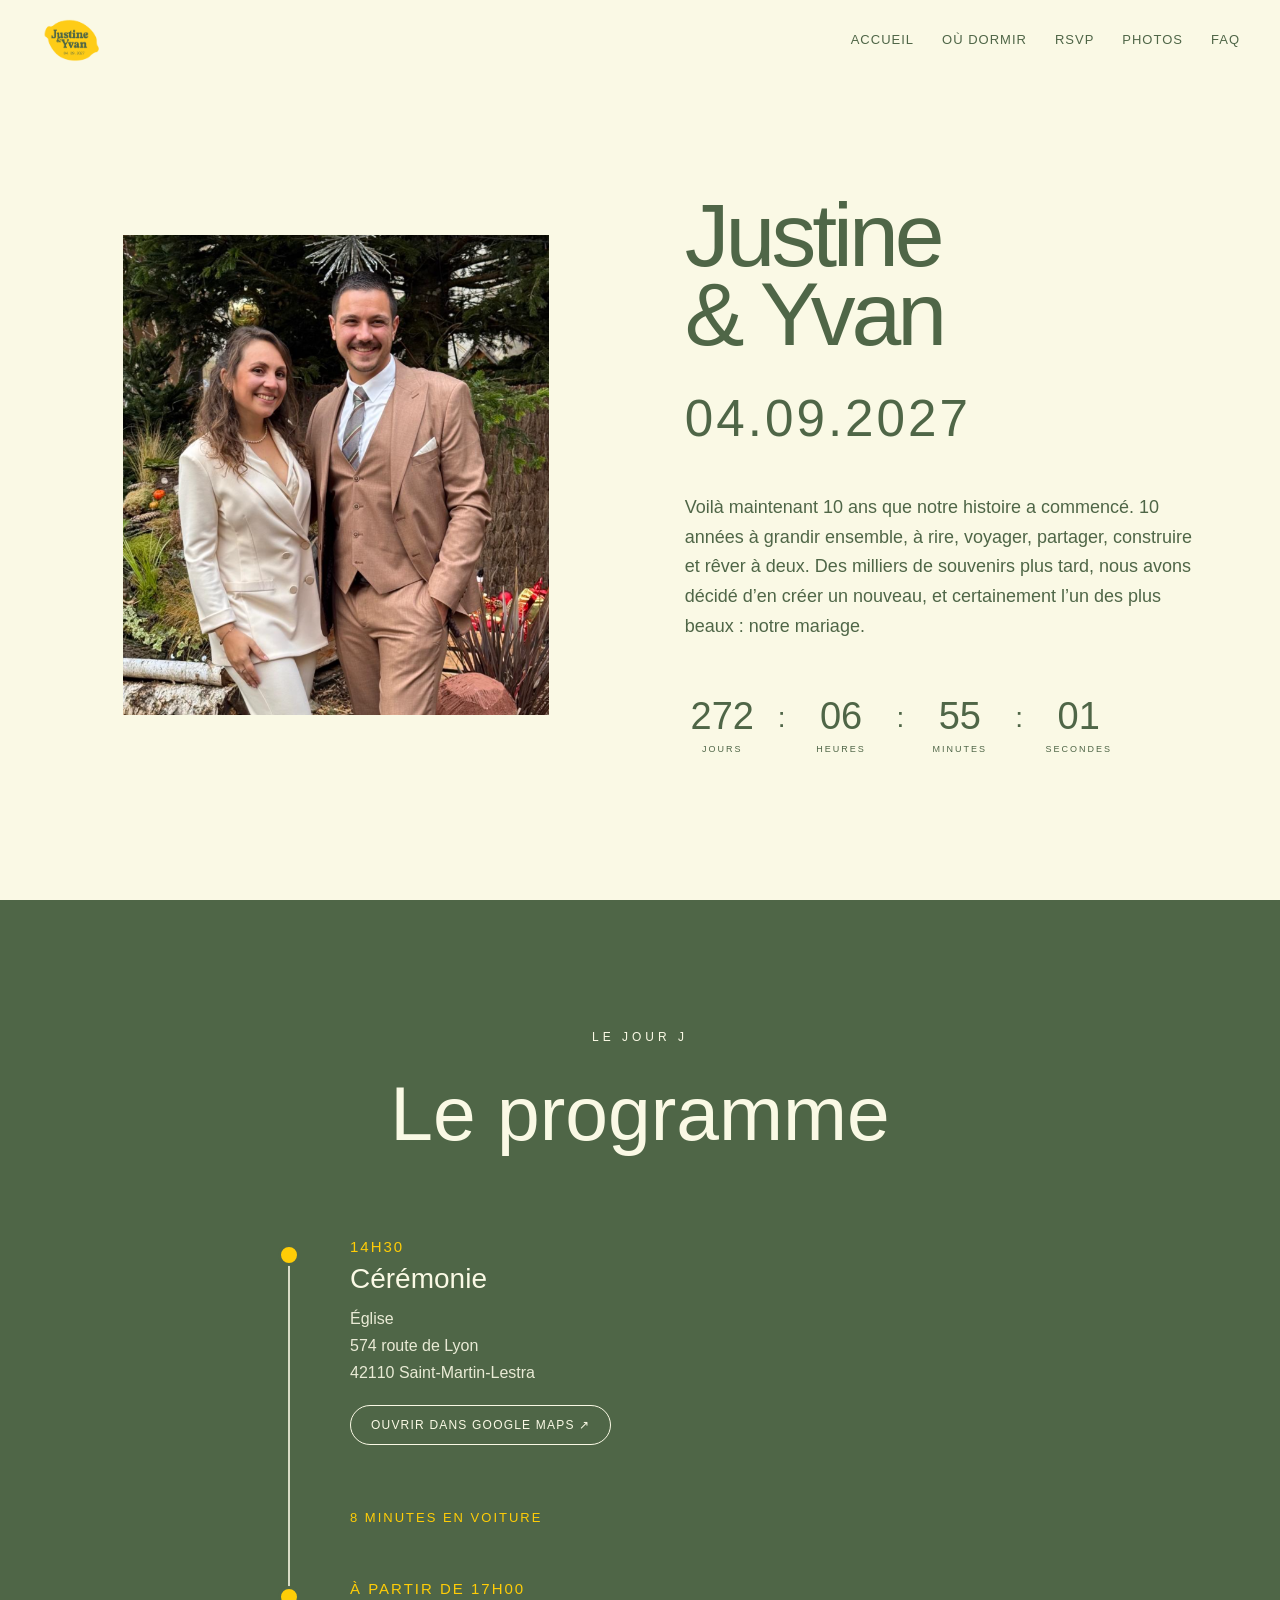
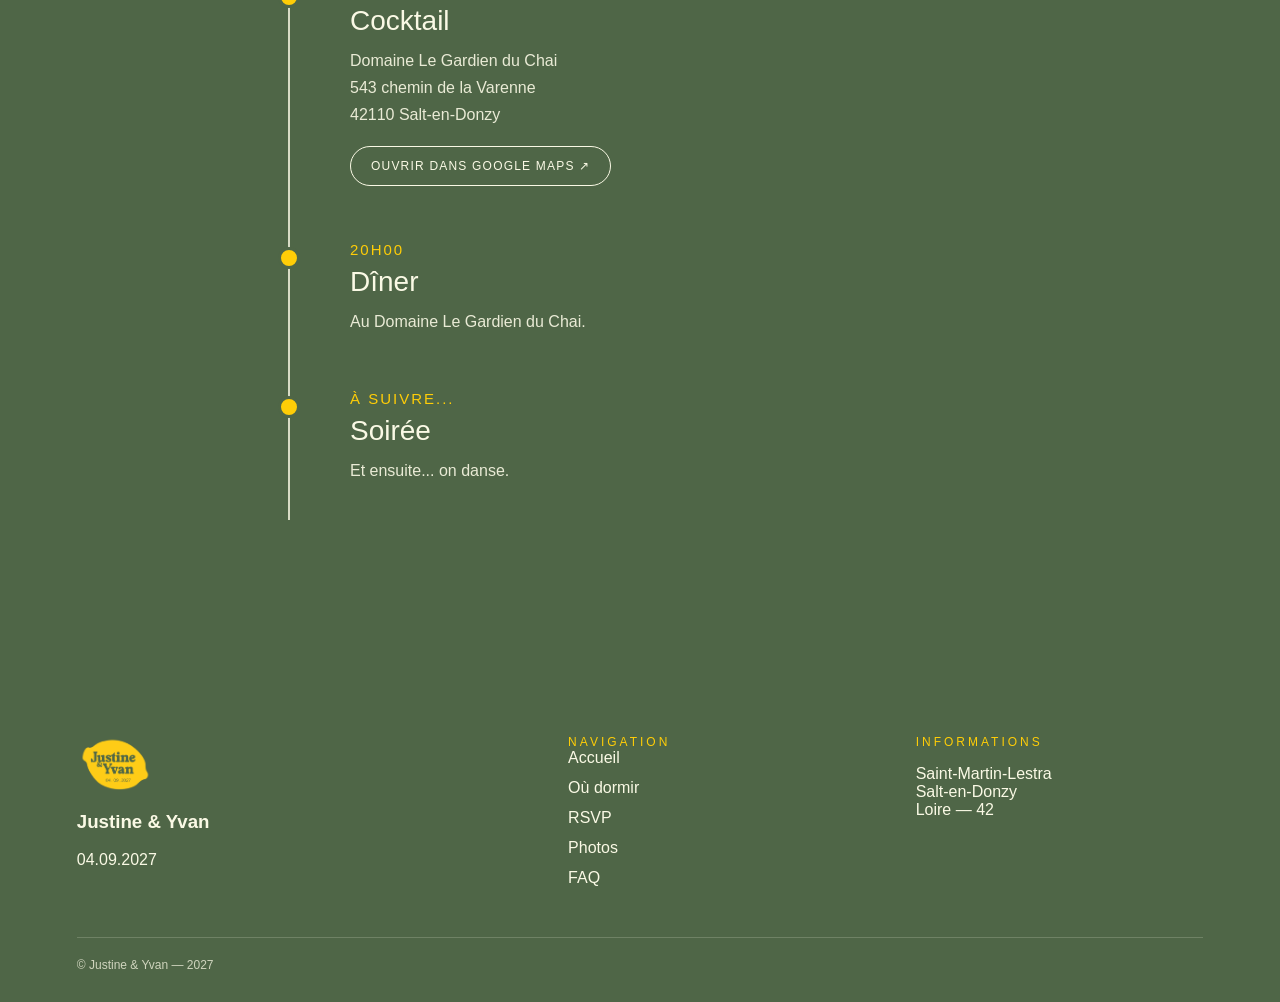
==== commit 60fe6576: "Update index.html" ====
--- a/index.html
+++ b/index.html
@@ -1,1187 +1,439 @@
 <!DOCTYPE html>
 <html lang="fr">
+
 <head>
+
 <meta charset="UTF-8">
-<meta name="viewport" content="width=device-width, initial-scale=1.0">
-
-<title>Justine & Yvan — 04.09.2027</title>
-
-<style>
-
-@font-face {
-    font-family: "Acumin";
-    src: local("Acumin Variable Concept"),
-         local("AcuminVariableConcept");
-}
-
-:root {
-    --green: #4f6647;
-    --khaki: #a09f85;
-    --yellow: #ffcd07;
-    --cream: #faf9e5;
-}
-
-* {
-    box-sizing: border-box;
-}
-
-html {
-    scroll-behavior: smooth;
-}
-
-body {
-    margin: 0;
-    background: var(--cream);
-    color: var(--green);
-    font-family: "Acumin", Arial, sans-serif;
-    overflow-x: hidden;
-}
-
-section {
-    scroll-margin-top: 90px;
-}
-
-/* =========================
-   NAVIGATION
-========================= */
-
-nav {
-    position: fixed;
-    top: 0;
-    left: 0;
-    width: 100%;
-    z-index: 1000;
-    padding: 16px 40px;
-    display: flex;
-    justify-content: space-between;
-    align-items: center;
-    background: rgba(250, 249, 229, 0.96);
-    backdrop-filter: blur(8px);
-    -webkit-backdrop-filter: blur(8px);
-}
-
-.logo-link {
-    display: flex;
-    align-items: center;
-    text-decoration: none;
-}
-
-.logo-img {
-    width: 62px;
-    height: auto;
-    display: block;
-    transition: transform 0.25s ease, opacity 0.25s ease;
-}
-
-.logo-link:hover .logo-img {
-    transform: rotate(-5deg) scale(1.05);
-    opacity: 0.85;
-}
-
-.nav-links {
-    display: flex;
-    align-items: center;
-    gap: 28px;
-}
-
-.nav-links a {
-    color: var(--green);
-    text-decoration: none;
-    font-size: 13px;
-    letter-spacing: 1px;
-    text-transform: uppercase;
-    transition: opacity 0.2s ease;
-}
-
-.nav-links a:hover {
-    opacity: 0.55;
-}
-
-/* =========================
-   ACCUEIL
-========================= */
-
-.hero {
-    min-height: 100vh;
-    padding: 130px 6vw 80px;
-    display: grid;
-    grid-template-columns: minmax(0, 1fr) minmax(0, 1fr);
-    gap: 7vw;
-    align-items: center;
-}
-
-.hero-visual {
-    width: 100%;
-    display: flex;
-    justify-content: center;
-    align-items: center;
-}
-
-.photo-wrapper {
-    width: 82%;
-    max-width: 580px;
-    overflow: hidden;
-}
-
-.photo-wrapper img {
-    width: 100%;
-    height: auto;
-    display: block;
-}
-
-.hero-content {
-    width: 100%;
-    max-width: 650px;
-}
-
-.names {
-    margin: 0;
-    font-size: clamp(55px, 7vw, 105px);
-    line-height: 0.88;
-    font-weight: 500;
-    letter-spacing: -4px;
-}
-
-.date {
-    margin-top: 35px;
-    font-size: clamp(28px, 4vw, 52px);
-    letter-spacing: 3px;
-}
-
-.intro {
-    margin-top: 45px;
-    max-width: 570px;
-    font-size: 18px;
-    line-height: 1.65;
-}
-
-/* =========================
-   COMPTE À REBOURS
-========================= */
-
-.countdown {
-    margin-top: 55px;
-    display: flex;
-    align-items: center;
-    gap: 18px;
-}
-
-.countdown-item {
-    min-width: 75px;
-    text-align: center;
-}
-
-.number {
-    font-size: 38px;
-    line-height: 1;
-    font-weight: 500;
-}
-
-.label {
-    margin-top: 9px;
-    font-size: 9px;
-    letter-spacing: 2px;
-    text-transform: uppercase;
-}
-
-.separator {
-    margin-top: -15px;
-    font-size: 28px;
-}
-
-/* =========================
-   BOUTONS
-========================= */
-
-.discover {
-    display: inline-block;
-    margin-top: 45px;
-    padding: 16px 27px;
-    background: var(--yellow);
-    color: var(--green);
-    text-decoration: none;
-    border-radius: 100px;
-    font-size: 12px;
-    letter-spacing: 1.5px;
-    text-transform: uppercase;
-    transition: transform 0.2s ease, opacity 0.2s ease;
-}
-
-.discover:hover {
-    transform: translateY(-3px);
-    opacity: 0.9;
-}
-
-/* =========================
-   INFORMATIONS
-========================= */
-
-.intro-section {
-    min-height: 70vh;
-    padding: 150px 10vw;
-    background: var(--green);
-    color: var(--cream);
-    display: flex;
-    align-items: center;
-    justify-content: center;
-    text-align: center;
-}
-
-.intro-section-inner {
-    max-width: 850px;
-}
-
-.section-number {
-    margin-bottom: 30px;
-    font-size: 12px;
-    letter-spacing: 4px;
-    text-transform: uppercase;
-}
-
-.intro-section h2 {
-    margin: 0;
-    font-size: clamp(38px, 6vw, 80px);
-    line-height: 0.95;
-    font-weight: 400;
-}
-
-.intro-section p {
-    margin: 40px auto 0;
-    max-width: 650px;
-    font-size: 18px;
-    line-height: 1.7;
-}
-
-/* =========================
-   SECTIONS PROVISOIRES
-========================= */
-
-.coming-section {
-    min-height: 55vh;
-    padding: 120px 8vw;
-    display: flex;
-    justify-content: center;
-    align-items: center;
-    text-align: center;
-    background: var(--cream);
-    color: var(--green);
-    border-bottom: 1px solid rgba(79, 102, 71, 0.15);
-}
-
-.coming-inner {
-    max-width: 750px;
-}
-
-.coming-section h2 {
-    margin: 0;
-    font-size: clamp(42px, 6vw, 75px);
-    font-weight: 400;
-    line-height: 1;
-}
-
-.coming-section p {
-    margin: 30px auto 0;
-    max-width: 580px;
-    font-size: 17px;
-    line-height: 1.7;
-}
-
-/* =========================
-   RSVP
-========================= */
-
-.rsvp-section {
-    padding: 140px 8vw;
-    background: var(--cream);
-    color: var(--green);
-}
-
-.rsvp-container {
-    max-width: 960px;
-    margin: 0 auto;
-}
-
-.rsvp-header {
-    margin-bottom: 80px;
-    text-align: center;
-}
-
-.rsvp-eyebrow {
-    margin-bottom: 25px;
-    font-size: 12px;
-    letter-spacing: 4px;
-    text-transform: uppercase;
-}
-
-.rsvp-title {
-    margin: 0;
-    font-size: clamp(48px, 7vw, 90px);
-    line-height: 0.95;
-    font-weight: 400;
-    letter-spacing: -3px;
-}
-
-.rsvp-intro {
-    max-width: 600px;
-    margin: 30px auto 0;
-    font-size: 17px;
-    line-height: 1.7;
-}
-
-.rsvp-form {
-    display: flex;
-    flex-direction: column;
-    gap: 55px;
-}
-
-.form-group {
-    padding-bottom: 50px;
-    border-bottom: 1px solid rgba(79, 102, 71, 0.23);
-    transition: opacity 0.3s ease;
-}
-
-.question-number {
-    width: 42px;
-    height: 42px;
-    margin-bottom: 24px;
-    display: inline-flex;
-    align-items: center;
-    justify-content: center;
-    border-radius: 50%;
-    background: var(--yellow);
-    color: var(--green);
-    font-size: 13px;
-}
-
-.question {
-    display: block;
-    margin-bottom: 20px;
-    font-size: 24px;
-    line-height: 1.35;
-}
-
-.helper-text {
-    margin: -5px 0 27px;
-    font-size: 15px;
-    line-height: 1.6;
-    color: rgba(79, 102, 71, 0.72);
-}
-
-.text-input,
-.textarea-input {
-    width: 100%;
-    padding: 15px 5px;
-    border: none;
-    border-bottom: 1px solid var(--green);
-    background: transparent;
-    color: var(--green);
-    font-family: "Acumin", Arial, sans-serif;
-    font-size: 18px;
-    outline: none;
-    border-radius: 0;
-}
-
-.text-input::placeholder,
-.textarea-input::placeholder {
-    color: rgba(79, 102, 71, 0.48);
-}
-
-.text-input:focus,
-.textarea-input:focus {
-    border-bottom: 2px solid var(--green);
-}
-
-.textarea-input {
-    min-height: 110px;
-    resize: vertical;
-}
-
-/* SELECT */
-
-.select-wrapper {
-    position: relative;
-    max-width: 300px;
-    margin-top: 12px;
-}
-
-.select-input {
-    width: 100%;
-    appearance: none;
-    -webkit-appearance: none;
-    padding: 16px 45px 16px 16px;
-    border: 1px solid var(--green);
-    border-radius: 0;
-    background: var(--cream);
-    color: var(--green);
-    font-family: "Acumin", Arial, sans-serif;
-    font-size: 17px;
-    cursor: pointer;
-    outline: none;
-}
-
-.select-wrapper::after {
-    content: "↓";
-    position: absolute;
-    right: 18px;
-    top: 50%;
-    transform: translateY(-50%);
-    pointer-events: none;
-    font-size: 18px;
-}
-
-/* RADIO */
-
-.choice-list {
-    display: flex;
-    flex-direction: column;
-    gap: 17px;
-}
-
-.choice {
-    position: relative;
-    display: flex;
-    align-items: center;
-    gap: 14px;
-    cursor: pointer;
-    font-size: 17px;
-    line-height: 1.4;
-}
-
-.choice input {
-    position: absolute;
-    opacity: 0;
-}
-
-.custom-radio {
-    width: 23px;
-    height: 23px;
-    flex-shrink: 0;
-    border: 1px solid var(--green);
-    border-radius: 50%;
-    display: flex;
-    align-items: center;
-    justify-content: center;
-}
-
-.choice input:checked + .custom-radio::after {
-    content: "";
-    width: 13px;
-    height: 13px;
-    border-radius: 50%;
-    background: var(--green);
-}
-
-/* ALLERGIES */
-
-.conditional-section {
-    display: none;
-    margin-top: 30px;
-    padding: 30px;
-    background: rgba(160, 159, 133, 0.15);
-}
-
-.conditional-section.visible {
-    display: block;
-}
-
-.conditional-section label {
-    display: block;
-    margin-bottom: 18px;
-    font-size: 15px;
-    line-height: 1.5;
-}
-
-/* DATE LIMITE */
-
-.rsvp-deadline {
-    margin-top: 20px;
-    padding: 42px 30px;
-    background: var(--green);
-    color: var(--cream);
-    text-align: center;
-    font-size: 17px;
-    line-height: 1.7;
-}
-
-.rsvp-deadline strong {
-    color: var(--yellow);
-}
-
-/* ENVOI */
-
-.submit-area {
-    text-align: center;
-}
-
-.rsvp-submit {
-    margin-top: 10px;
-    padding: 19px 40px;
-    border: none;
-    border-radius: 100px;
-    background: var(--yellow);
-    color: var(--green);
-    font-family: "Acumin", Arial, sans-serif;
-    font-size: 13px;
-    letter-spacing: 1.8px;
-    text-transform: uppercase;
-    cursor: pointer;
-    transition: transform 0.2s ease, opacity 0.2s ease;
-}
-
-.rsvp-submit:hover {
-    transform: translateY(-3px);
-    opacity: 0.9;
-}
-
-.rsvp-submit:disabled {
-    cursor: wait;
-}
-
-.rsvp-success,
-.rsvp-error {
-    display: none;
-    margin-top: 35px;
-    padding: 35px;
-    font-size: 18px;
-    line-height: 1.6;
-}
-
-.rsvp-success {
-    background: rgba(79, 102, 71, 0.10);
-}
-
-.rsvp-error {
-    background: rgba(255, 205, 7, 0.18);
-}
-
-.rsvp-success.visible,
-.rsvp-error.visible {
-    display: block;
-}
-
-/* =========================
-   FOOTER
-========================= */
-
-footer {
-    background: var(--green);
-    color: var(--cream);
-    padding: 75px 6vw 30px;
-}
-
-.footer-main {
-    max-width: 1300px;
-    margin: 0 auto;
-    display: grid;
-    grid-template-columns: 1.5fr 1fr 1fr;
-    gap: 70px;
-}
-
-.footer-logo {
-    width: 80px;
-    height: auto;
-    display: block;
-    margin-bottom: 25px;
-}
-
-.footer-title {
-    margin: 0;
-    font-size: 32px;
-    font-weight: 400;
-}
-
-.footer-date {
-    margin-top: 12px;
-    color: var(--yellow);
-    font-size: 17px;
-    letter-spacing: 2px;
-}
-
-.footer-text {
-    margin-top: 25px;
-    max-width: 350px;
-    font-size: 14px;
-    line-height: 1.7;
-    opacity: 0.85;
-}
-
-.footer-heading {
-    margin: 0 0 25px;
-    color: var(--yellow);
-    font-size: 12px;
-    letter-spacing: 3px;
-    text-transform: uppercase;
-}
-
-.footer-links {
-    display: flex;
-    flex-direction: column;
-    gap: 13px;
-}
-
-.footer-links a {
-    color: var(--cream);
-    text-decoration: none;
-    font-size: 14px;
-}
-
-.footer-contact {
-    font-size: 14px;
-    line-height: 1.8;
-    opacity: 0.9;
-}
-
-.footer-bottom {
-    max-width: 1300px;
-    margin: 60px auto 0;
-    padding-top: 25px;
-    border-top: 1px solid rgba(250,249,229,0.25);
-    display: flex;
-    justify-content: space-between;
-    gap: 20px;
-    font-size: 11px;
-    letter-spacing: 1px;
-    text-transform: uppercase;
-    opacity: 0.7;
-}
-
-/* =========================
-   MOBILE
-========================= */
-
-@media (max-width: 800px) {
-
-    nav {
-        padding: 14px 18px;
-    }
-
-    .logo-img {
-        width: 48px;
-    }
-
-    .nav-links {
-        display: none;
-    }
-
-    .hero {
-        min-height: auto;
-        padding: 105px 24px 80px;
-        display: flex;
-        flex-direction: column;
-        gap: 55px;
-    }
-
-    .photo-wrapper {
-        width: 100%;
-    }
-
-    .hero-content {
-        text-align: center;
-    }
-
-    .names {
-        font-size: 64px;
-        letter-spacing: -3px;
-    }
-
-    .date {
-        font-size: 30px;
-    }
-
-    .intro {
-        font-size: 16px;
-    }
-
-    .countdown {
-        justify-content: center;
-        gap: 6px;
-    }
-
-    .countdown-item {
-        min-width: 57px;
-    }
-
-    .number {
-        font-size: 27px;
-    }
-
-    .label {
-        font-size: 7px;
-        letter-spacing: 1px;
-    }
-
-    .separator {
-        font-size: 19px;
-    }
-
-    .intro-section {
-        padding: 100px 28px;
-    }
-
-    .rsvp-section {
-        padding: 100px 24px;
-    }
-
-    .rsvp-title {
-        font-size: 52px;
-        letter-spacing: -2px;
-    }
-
-    .question {
-        font-size: 20px;
-    }
-
-    .select-wrapper {
-        max-width: 100%;
-    }
-
-    footer {
-        padding: 60px 25px 25px;
-    }
-
-    .footer-main {
-        grid-template-columns: 1fr;
-        gap: 45px;
-    }
-
-    .footer-bottom {
-        margin-top: 45px;
-        flex-direction: column;
-    }
-}
-
-</style>
+
+<meta name="viewport"
+      content="width=device-width, initial-scale=1.0">
+
+<title>
+Justine & Yvan — 04.09.2027
+</title>
+
+<link
+    rel="stylesheet"
+    href="./style.css"
+>
+
 </head>
 
+
 <body>
 
+
 <nav>
 
-    <a href="#accueil" class="logo-link" aria-label="Retour à l'accueil">
+    <a
+        href="./index.html"
+        class="logo-link"
+        aria-label="Retour à l'accueil"
+    >
+
         <img
             src="./citron-logo.png"
-            alt="Logo Justine et Yvan"
+            alt="Justine et Yvan"
             class="logo-img"
         >
+
     </a>
 
+
     <div class="nav-links">
-        <a href="#accueil">Accueil</a>
-        <a href="#informations">Informations</a>
-        <a href="#hebergement">Où dormir</a>
-        <a href="#rsvp">RSVP</a>
-        <a href="#photos">Photos</a>
+
+        <a href="./index.html">
+            Accueil
+        </a>
+
+        <a href="./dormir.html">
+            Où dormir
+        </a>
+
+        <a href="./rsvp.html">
+            RSVP
+        </a>
+
+        <a href="./photos.html">
+            Photos
+        </a>
+
+        <a href="./faq.html">
+            FAQ
+        </a>
+
     </div>
 
 </nav>
 
-<section class="hero" id="accueil">
+
+<!-- =========================
+     ACCUEIL
+========================= -->
+
+<section class="hero">
+
 
     <div class="hero-visual">
+
         <div class="photo-wrapper">
+
             <img
                 src="./photo-mariage.jpg"
                 alt="Justine et Yvan"
             >
-        </div>
+
+        </div>
+
     </div>
 
+
     <div class="hero-content">
 
+
         <h1 class="names">
+
             Justine<br>
             & Yvan
+
         </h1>
 
+
         <div class="date">
+
             04.09.2027
-        </div>
+
+        </div>
+
 
         <p class="intro">
+
             Voilà maintenant 10 ans que notre histoire a commencé.
-            10 années à grandir ensemble, à rire, voyager,
-            partager, construire et rêver à deux.
+
+            10 années à grandir ensemble,
+            à rire, voyager, partager,
+            construire et rêver à deux.
+
             Des milliers de souvenirs plus tard,
             nous avons décidé d’en créer un nouveau,
             et certainement l’un des plus beaux :
             notre mariage.
+
         </p>
 
+
         <div class="countdown">
 
+
             <div class="countdown-item">
-                <div class="number" id="days">000</div>
-                <div class="label">Jours</div>
-            </div>
-
-            <div class="separator">:</div>
+
+                <div
+                    class="number"
+                    id="days"
+                >
+                    000
+                </div>
+
+                <div class="label">
+                    Jours
+                </div>
+
+            </div>
+
+
+            <div class="separator">
+                :
+            </div>
+
 
             <div class="countdown-item">
-                <div class="number" id="hours">00</div>
-                <div class="label">Heures</div>
-            </div>
-
-            <div class="separator">:</div>
+
+                <div
+                    class="number"
+                    id="hours"
+                >
+                    00
+                </div>
+
+                <div class="label">
+                    Heures
+                </div>
+
+            </div>
+
+
+            <div class="separator">
+                :
+            </div>
+
 
             <div class="countdown-item">
-                <div class="number" id="minutes">00</div>
-                <div class="label">Minutes</div>
-            </div>
-
-            <div class="separator">:</div>
+
+                <div
+                    class="number"
+                    id="minutes"
+                >
+                    00
+                </div>
+
+                <div class="label">
+                    Minutes
+                </div>
+
+            </div>
+
+
+            <div class="separator">
+                :
+            </div>
+
 
             <div class="countdown-item">
-                <div class="number" id="seconds">00</div>
-                <div class="label">Secondes</div>
-            </div>
-
-        </div>
-
-        <a class="discover" href="#informations">
-            Découvrir le jour J ↓
-        </a>
+
+                <div
+                    class="number"
+                    id="seconds"
+                >
+                    00
+                </div>
+
+                <div class="label">
+                    Secondes
+                </div>
+
+            </div>
+
+
+        </div>
+
 
     </div>
 
+
 </section>
 
-<section class="intro-section" id="informations">
-
-    <div class="intro-section-inner">
-
-        <div class="section-number">
-            02 — Informations
-        </div>
-
-        <h2>
-            Le jour où<br>
-            tout commence
-        </h2>
-
-        <p>
-            Cérémonie, cocktail, dîner et soirée :
-            toutes les informations pratiques seront ajoutées ici progressivement.
-            <br><br>
-            Revenez nous voir bientôt 🤍
-        </p>
+
+<!-- =========================
+     PROGRAMME
+========================= -->
+
+<section class="program-section">
+
+
+    <div class="program-container">
+
+
+        <div class="program-header">
+
+
+            <div class="page-eyebrow">
+
+                Le jour J
+
+            </div>
+
+
+            <h2 class="program-title">
+
+                Le programme
+
+            </h2>
+
+
+        </div>
+
+
+        <div class="timeline">
+
+
+            <!-- ÉGLISE -->
+
+            <div class="timeline-item">
+
+
+                <div class="timeline-dot"></div>
+
+
+                <div class="timeline-time">
+
+                    14H30
+
+                </div>
+
+
+                <h3>
+
+                    Cérémonie
+
+                </h3>
+
+
+                <p>
+
+                    Église<br>
+
+                    574 route de Lyon<br>
+
+                    42110 Saint-Martin-Lestra
+
+                </p>
+
+
+                <a
+                    class="maps-button"
+                    href="https://www.google.com/maps/search/?api=1&query=574+route+de+Lyon+42110+Saint-Martin-Lestra"
+                    target="_blank"
+                    rel="noopener noreferrer"
+                >
+
+                    Ouvrir dans Google Maps ↗
+
+                </a>
+
+
+            </div>
+
+
+            <div class="travel-time">
+
+                8 minutes en voiture
+
+            </div>
+
+
+            <!-- COCKTAIL -->
+
+            <div class="timeline-item">
+
+
+                <div class="timeline-dot"></div>
+
+
+                <div class="timeline-time">
+
+                    À PARTIR DE 17H00
+
+                </div>
+
+
+                <h3>
+
+                    Cocktail
+
+                </h3>
+
+
+                <p>
+
+                    Domaine Le Gardien du Chai<br>
+
+                    543 chemin de la Varenne<br>
+
+                    42110 Salt-en-Donzy
+
+                </p>
+
+
+                <a
+                    class="maps-button"
+                    href="https://www.google.com/maps/search/?api=1&query=543+chemin+de+la+Varenne+42110+Salt-en-Donzy"
+                    target="_blank"
+                    rel="noopener noreferrer"
+                >
+
+                    Ouvrir dans Google Maps ↗
+
+                </a>
+
+
+            </div>
+
+
+            <!-- DÎNER -->
+
+            <div class="timeline-item">
+
+
+                <div class="timeline-dot"></div>
+
+
+                <div class="timeline-time">
+
+                    20H00
+
+                </div>
+
+
+                <h3>
+
+                    Dîner
+
+                </h3>
+
+
+                <p>
+
+                    Au Domaine Le Gardien du Chai.
+
+                </p>
+
+
+            </div>
+
+
+            <!-- SOIRÉE -->
+
+            <div class="timeline-item">
+
+
+                <div class="timeline-dot"></div>
+
+
+                <div class="timeline-time">
+
+                    À SUIVRE...
+
+                </div>
+
+
+                <h3>
+
+                    Soirée
+
+                </h3>
+
+
+                <p>
+
+                    Et ensuite... on danse.
+
+                </p>
+
+
+            </div>
+
+
+        </div>
+
 
     </div>
 
+
 </section>
 
-<section class="coming-section" id="hebergement">
-
-    <div class="coming-inner">
-
-        <div class="section-number">
-            03 — Où dormir
-        </div>
-
-        <h2>
-            Un petit nid<br>
-            pour la nuit
-        </h2>
-
-        <p>
-            Nous préparons une sélection de gîtes,
-            Airbnb et logements à proximité du domaine.
-            <br><br>
-            Les bonnes adresses arrivent bientôt.
-        </p>
-
-    </div>
-
-</section>
-
-<section class="rsvp-section" id="rsvp">
-
-    <div class="rsvp-container">
-
-        <div class="rsvp-header">
-
-            <div class="rsvp-eyebrow">
-                04 — RSVP
-            </div>
-
-            <h2 class="rsvp-title">
-                Confirmez<br>
-                votre présence
-            </h2>
-
-            <p class="rsvp-intro">
-                Nous avons hâte de partager cette journée avec vous.
-                Merci de prendre quelques instants pour nous confirmer votre présence.
-            </p>
-
-        </div>
-
-        <form class="rsvp-form" id="rsvpForm">
-
-            <div class="form-group">
-
-                <div class="question-number">01</div>
-
-                <label class="question" for="fullName">
-                    Nom et prénom
-                </label>
-
-                <p class="helper-text">
-                    Nom et prénom de la personne qui remplit le formulaire.
-                </p>
-
-                <input
-                    type="text"
-                    id="fullName"
-                    name="nom"
-                    class="text-input"
-                    placeholder="Votre nom et prénom"
-                    required
-                >
-
-            </div>
-
-            <div class="form-group">
-
-                <div class="question-number">02</div>
-
-                <div class="question">
-                    Serez-vous parmi nous pour célébrer notre mariage ? 🥂
-                </div>
-
-                <div class="choice-list">
-
-                    <label class="choice">
-                        <input
-                            type="radio"
-                            name="presence"
-                            value="oui"
-                            required
-                        >
-                        <span class="custom-radio"></span>
-                        <span>Oui, avec grand plaisir !</span>
-                    </label>
-
-                    <label class="choice">
-                        <input
-                            type="radio"
-                            name="presence"
-                            value="non"
-                        >
-                        <span class="custom-radio"></span>
-                        <span>
-                            Malheureusement, je ne pourrai pas être présent(e)
-                        </span>
-                    </label>
-
-                </div>
-
-            </div>
-
-            <div class="form-group" id="guestsGroup">
-
-                <div class="question-number">03</div>
-
-                <div class="question">
-                    Combien de personnes seront présentes ?
-                </div>
-
-                <p class="helper-text">
-                    Merci d’indiquer le nom et le prénom de chaque personne présente,
-                    vous compris.
-                </p>
-
-                <label for="guestNumber">
-                    Nombre de personnes
-                </label>
-
-                <div class="select-wrapper">
-
-                    <select
-                        id="guestNumber"
-                        name="nombre"
-                        class="select-input"
-                    >
-                        <option value="">Sélectionnez</option>
-                        <option value="1">1 personne</option>
-                        <option value="2">2 personnes</option>
-                        <option value="3">3 personnes</option>
-                        <option value="4">4 personnes</option>
-                        <option value="5">5 personnes</option>
-                        <option value="6">6 personnes</option>
-                        <option value="7">7 personnes</option>
-                        <option value="8">8 personnes</option>
-                        <option value="9">9 personnes</option>
-                        <option value="10">10 personnes</option>
-                    </select>
-
-                </div>
-
-                <div style="height:45px;"></div>
-
-                <label for="guestNames">
-                    Noms et prénoms des personnes présentes
-                </label>
-
-                <textarea
-                    id="guestNames"
-                    name="personnes"
-                    class="textarea-input"
-                    placeholder="Ex. Justine Dupont, Yvan Martin..."
-                ></textarea>
-
-            </div>
-
-            <div class="form-group">
-
-                <div class="question-number">04</div>
-
-                <div class="question">
-                    Avez-vous des allergies ou intolérances alimentaires ?
-                </div>
-
-                <div class="choice-list">
-
-                    <label class="choice">
-                        <input
-                            type="radio"
-                            name="allergies"
-                            value="non"
-                            required
-                        >
-                        <span class="custom-radio"></span>
-                        <span>Non</span>
-                    </label>
-
-                    <label class="choice">
-                        <input
-                            type="radio"
-                            name="allergies"
-                            value="oui"
-                        >
-                        <span class="custom-radio"></span>
-                        <span>Oui</span>
-                    </label>
-
-                </div>
-
-                <div
-                    class="conditional-section"
-                    id="allergyDetails"
-                >
-
-                    <label for="allergyText">
-                        Merci de préciser la personne concernée ainsi que son allergie
-                        ou son intolérance.
-                    </label>
-
-                    <textarea
-                        id="allergyText"
-                        name="detailAllergies"
-                        class="textarea-input"
-                        placeholder="Ex. Yvan Martin — allergie aux fruits à coque"
-                    ></textarea>
-
-                </div>
-
-            </div>
-
-            <div class="form-group">
-
-                <div class="question-number">05</div>
-
-                <label class="question" for="message">
-                    Souhaitez-vous nous faire part d’autre chose ?
-                </label>
-
-                <textarea
-                    id="message"
-                    name="message"
-                    class="textarea-input"
-                    placeholder="Un petit mot, une information particulière..."
-                ></textarea>
-
-            </div>
-
-            <div class="rsvp-deadline">
-
-                Merci de confirmer votre présence avant le
-
-                <strong>
-                    30 novembre 2026
-                </strong>
-
-                ❤️
-
-                <br><br>
-
-                Nous avons hâte de célébrer cette journée avec vous !
-
-            </div>
-
-            <div class="submit-area">
-
-                <button
-                    type="submit"
-                    class="rsvp-submit"
-                    id="rsvpSubmit"
-                >
-                    Envoyer ma réponse
-                </button>
-
-                <div
-                    class="rsvp-success"
-                    id="rsvpSuccess"
-                >
-                    <strong>Merci 🤍</strong>
-                    <br><br>
-                    Votre réponse a bien été enregistrée.
-                </div>
-
-                <div
-                    class="rsvp-error"
-                    id="rsvpError"
-                >
-                    Une erreur est survenue pendant l’envoi.
-                    Merci de réessayer dans quelques instants.
-                </div>
-
-            </div>
-
-        </form>
-
-    </div>
-
-</section>
-
-<section class="coming-section" id="photos">
-
-    <div class="coming-inner">
-
-        <div class="section-number">
-            05 — Photos
-        </div>
-
-        <h2>
-            Vos plus beaux<br>
-            souvenirs
-        </h2>
-
-        <p>
-            Le jour venu, vous pourrez retrouver ici
-            un lien pour partager vos photos et vidéos de la journée.
-            <br><br>
-            Cette partie arrive bientôt 📸
-        </p>
-
-    </div>
-
-</section>
+
+<!-- =========================
+     FOOTER
+========================= -->
 
 <footer>
 
+
     <div class="footer-main">
 
+
         <div>
+
 
             <img
                 src="./citron-logo.png"
@@ -1189,288 +441,102 @@
                 class="footer-logo"
             >
 
-            <h3 class="footer-title">
+
+            <h3>
+
                 Justine & Yvan
+
             </h3>
 
-            <div class="footer-date">
+
+            <p>
+
                 04.09.2027
-            </div>
-
-            <p class="footer-text">
-                Toutes les informations utiles pour célébrer cette journée
-                à nos côtés se trouvent ici.
+
             </p>
 
-        </div>
+
+        </div>
+
 
         <div>
 
-            <h4 class="footer-heading">
+
+            <div class="footer-heading">
+
                 Navigation
-            </h4>
+
+            </div>
+
 
             <div class="footer-links">
 
-                <a href="#accueil">Accueil</a>
-                <a href="#informations">Informations</a>
-                <a href="#hebergement">Où dormir</a>
-                <a href="#rsvp">Confirmer ma présence</a>
-                <a href="#photos">Photos</a>
-
-            </div>
-
-        </div>
+                <a href="./index.html">
+                    Accueil
+                </a>
+
+                <a href="./dormir.html">
+                    Où dormir
+                </a>
+
+                <a href="./rsvp.html">
+                    RSVP
+                </a>
+
+                <a href="./photos.html">
+                    Photos
+                </a>
+
+                <a href="./faq.html">
+                    FAQ
+                </a>
+
+            </div>
+
+
+        </div>
+
 
         <div>
 
-            <h4 class="footer-heading">
-                Contact & informations
-            </h4>
-
-            <div class="footer-contact">
-                Une question concernant l'organisation de la journée ?
-                <br><br>
-                N'hésitez pas à nous contacter directement.
-                <br><br>
-                <strong>
-                    Saint-Martin-Lestra & Salt-en-Donzy
-                </strong>
-                <br>
+
+            <div class="footer-heading">
+
+                Informations
+
+            </div>
+
+
+            <p>
+
+                Saint-Martin-Lestra<br>
+
+                Salt-en-Donzy<br>
+
                 Loire — 42
-            </div>
-
-        </div>
+
+            </p>
+
+
+        </div>
+
 
     </div>
 
+
     <div class="footer-bottom">
 
-        <div>
-            © Justine & Yvan — 2027
-        </div>
-
-        <div>
-            mariage-justine-yvan.fr
-        </div>
+        © Justine & Yvan — 2027
 
     </div>
 
+
 </footer>
 
-<script>
-
-/* =========================
-   COMPTE À REBOURS
-========================= */
-
-const weddingDate =
-    new Date("2027-09-04T14:30:00").getTime();
-
-function updateCountdown() {
-
-    const now =
-        new Date().getTime();
-
-    const distance =
-        weddingDate - now;
-
-    if (distance <= 0) {
-
-        document.getElementById("days").textContent = "000";
-        document.getElementById("hours").textContent = "00";
-        document.getElementById("minutes").textContent = "00";
-        document.getElementById("seconds").textContent = "00";
-
-        return;
-    }
-
-    const days =
-        Math.floor(distance / (1000 * 60 * 60 * 24));
-
-    const hours =
-        Math.floor((distance / (1000 * 60 * 60)) % 24);
-
-    const minutes =
-        Math.floor((distance / (1000 * 60)) % 60);
-
-    const seconds =
-        Math.floor((distance / 1000) % 60);
-
-    document.getElementById("days").textContent =
-        String(days).padStart(3, "0");
-
-    document.getElementById("hours").textContent =
-        String(hours).padStart(2, "0");
-
-    document.getElementById("minutes").textContent =
-        String(minutes).padStart(2, "0");
-
-    document.getElementById("seconds").textContent =
-        String(seconds).padStart(2, "0");
-}
-
-updateCountdown();
-setInterval(updateCountdown, 1000);
-
-/* =========================
-   RSVP
-========================= */
-
-const SCRIPT_URL =
-    "https://script.google.com/macros/s/AKfycbwuFAbOggqDw7k_s4vhme73gucFdAVW7ThsEzATW2UOhbID32yaaETkdJIfXLk28JKtaQ/exec";
-
-const rsvpForm =
-    document.getElementById("rsvpForm");
-
-const submitButton =
-    document.getElementById("rsvpSubmit");
-
-const successMessage =
-    document.getElementById("rsvpSuccess");
-
-const errorMessage =
-    document.getElementById("rsvpError");
-
-const guestsGroup =
-    document.getElementById("guestsGroup");
-
-const guestNumber =
-    document.getElementById("guestNumber");
-
-const guestNames =
-    document.getElementById("guestNames");
-
-const allergyDetails =
-    document.getElementById("allergyDetails");
-
-const allergyText =
-    document.getElementById("allergyText");
-
-/* Présence */
-
-document
-    .querySelectorAll('input[name="presence"]')
-    .forEach(function(choice) {
-
-        choice.addEventListener(
-            "change",
-            function() {
-
-                if (this.value === "non") {
-
-                    guestsGroup.style.opacity = "0.3";
-                    guestsGroup.style.pointerEvents = "none";
-
-                    guestNumber.required = false;
-                    guestNames.required = false;
-
-                    guestNumber.value = "";
-                    guestNames.value = "";
-
-                } else {
-
-                    guestsGroup.style.opacity = "1";
-                    guestsGroup.style.pointerEvents = "auto";
-
-                    guestNumber.required = true;
-                    guestNames.required = true;
-                }
-            }
-        );
-    });
-
-/* Allergies */
-
-document
-    .querySelectorAll('input[name="allergies"]')
-    .forEach(function(choice) {
-
-        choice.addEventListener(
-            "change",
-            function() {
-
-                if (this.value === "oui") {
-
-                    allergyDetails.classList.add("visible");
-                    allergyText.required = true;
-
-                } else {
-
-                    allergyDetails.classList.remove("visible");
-                    allergyText.required = false;
-                    allergyText.value = "";
-                }
-            }
-        );
-    });
-
-/* Envoi */
-
-rsvpForm.addEventListener(
-    "submit",
-    async function(event) {
-
-        event.preventDefault();
-
-        successMessage.classList.remove("visible");
-        errorMessage.classList.remove("visible");
-
-        submitButton.disabled = true;
-        submitButton.textContent = "Envoi en cours...";
-        submitButton.style.opacity = "0.6";
-
-        const formData =
-            new FormData(rsvpForm);
-
-        try {
-
-            await fetch(
-                SCRIPT_URL,
-                {
-                    method: "POST",
-                    body: formData,
-                    mode: "no-cors"
-                }
-            );
-
-            successMessage.classList.add("visible");
-
-            rsvpForm.reset();
-
-            guestsGroup.style.opacity = "1";
-            guestsGroup.style.pointerEvents = "auto";
-
-            guestNumber.required = false;
-            guestNames.required = false;
-
-            allergyDetails.classList.remove("visible");
-            allergyText.required = false;
-
-            successMessage.scrollIntoView({
-                behavior: "smooth",
-                block: "center"
-            });
-
-        } catch (error) {
-
-            console.error(error);
-
-            errorMessage.classList.add("visible");
-
-            errorMessage.scrollIntoView({
-                behavior: "smooth",
-                block: "center"
-            });
-        }
-
-        submitButton.disabled = false;
-        submitButton.textContent = "Envoyer ma réponse";
-        submitButton.style.opacity = "1";
-    }
-);
-
-</script>
+
+<script src="./script.js"></script>
+
 
 </body>
+
 </html>
--- a/style.css
+++ b/style.css
@@ -0,0 +1,530 @@
+@font-face {
+    font-family: "Acumin";
+    src: local("Acumin Variable Concept"),
+         local("AcuminVariableConcept");
+}
+
+:root {
+    --green: #4f6647;
+    --khaki: #a09f85;
+    --yellow: #ffcd07;
+    --cream: #faf9e5;
+}
+
+* {
+    box-sizing: border-box;
+}
+
+html {
+    scroll-behavior: smooth;
+}
+
+body {
+    margin: 0;
+    background: var(--cream);
+    color: var(--green);
+    font-family: "Acumin", Arial, sans-serif;
+    overflow-x: hidden;
+}
+
+img {
+    max-width: 100%;
+    display: block;
+}
+
+a {
+    color: inherit;
+}
+
+section {
+    scroll-margin-top: 90px;
+}
+
+/* =========================
+   NAVIGATION
+========================= */
+
+nav {
+    position: fixed;
+    top: 0;
+    left: 0;
+    width: 100%;
+    z-index: 1000;
+    padding: 16px 40px;
+
+    display: flex;
+    justify-content: space-between;
+    align-items: center;
+
+    background: rgba(250, 249, 229, 0.96);
+    backdrop-filter: blur(8px);
+    -webkit-backdrop-filter: blur(8px);
+}
+
+.logo-link {
+    display: flex;
+    align-items: center;
+    text-decoration: none;
+}
+
+.logo-img {
+    width: 62px;
+    height: auto;
+    transition: transform 0.25s ease, opacity 0.25s ease;
+}
+
+.logo-link:hover .logo-img {
+    transform: rotate(-5deg) scale(1.05);
+    opacity: 0.85;
+}
+
+.nav-links {
+    display: flex;
+    align-items: center;
+    gap: 28px;
+}
+
+.nav-links a {
+    text-decoration: none;
+    font-size: 13px;
+    letter-spacing: 1px;
+    text-transform: uppercase;
+    transition: opacity 0.2s ease;
+}
+
+.nav-links a:hover {
+    opacity: 0.55;
+}
+
+/* =========================
+   TITRES COMMUNS
+========================= */
+
+.page-hero {
+    padding: 150px 8vw 90px;
+    text-align: center;
+}
+
+.page-eyebrow {
+    font-size: 12px;
+    letter-spacing: 4px;
+    text-transform: uppercase;
+    margin-bottom: 25px;
+}
+
+.page-title {
+    margin: 0;
+    font-size: clamp(48px, 7vw, 90px);
+    line-height: 0.95;
+    font-weight: 400;
+    letter-spacing: -3px;
+}
+
+.page-intro {
+    max-width: 650px;
+    margin: 30px auto 0;
+    font-size: 17px;
+    line-height: 1.7;
+}
+
+/* =========================
+   ACCUEIL
+========================= */
+
+.hero {
+    min-height: 100vh;
+    padding: 130px 6vw 80px;
+
+    display: grid;
+    grid-template-columns: minmax(0, 1fr) minmax(0, 1fr);
+    gap: 7vw;
+    align-items: center;
+}
+
+.hero-visual {
+    display: flex;
+    justify-content: center;
+}
+
+.photo-wrapper {
+    width: 82%;
+    max-width: 580px;
+}
+
+.hero-content {
+    max-width: 650px;
+}
+
+.names {
+    margin: 0;
+    font-size: clamp(55px, 7vw, 105px);
+    line-height: 0.88;
+    font-weight: 500;
+    letter-spacing: -4px;
+}
+
+.date {
+    margin-top: 35px;
+    font-size: clamp(28px, 4vw, 52px);
+    letter-spacing: 3px;
+}
+
+.intro {
+    margin-top: 45px;
+    max-width: 570px;
+    font-size: 18px;
+    line-height: 1.65;
+}
+
+/* =========================
+   COMPTE À REBOURS
+========================= */
+
+.countdown {
+    margin-top: 55px;
+    display: flex;
+    align-items: center;
+    gap: 18px;
+}
+
+.countdown-item {
+    min-width: 75px;
+    text-align: center;
+}
+
+.number {
+    font-size: 38px;
+    line-height: 1;
+    font-weight: 500;
+}
+
+.label {
+    margin-top: 9px;
+    font-size: 9px;
+    letter-spacing: 2px;
+    text-transform: uppercase;
+}
+
+.separator {
+    margin-top: -15px;
+    font-size: 28px;
+}
+
+/* =========================
+   PROGRAMME
+========================= */
+
+.program-section {
+    background: var(--green);
+    color: var(--cream);
+    padding: 130px 8vw;
+}
+
+.program-container {
+    max-width: 1050px;
+    margin: 0 auto;
+}
+
+.program-header {
+    text-align: center;
+    margin-bottom: 80px;
+}
+
+.program-title {
+    margin: 0;
+    font-size: clamp(46px, 6vw, 80px);
+    font-weight: 400;
+}
+
+.timeline {
+    max-width: 760px;
+    margin: 0 auto;
+    position: relative;
+}
+
+.timeline::before {
+    content: "";
+    position: absolute;
+    left: 28px;
+    top: 20px;
+    bottom: 20px;
+    width: 2px;
+    background: var(--cream);
+    opacity: 0.8;
+}
+
+.timeline-item {
+    position: relative;
+    padding: 0 0 55px 90px;
+}
+
+.timeline-dot {
+    position: absolute;
+    left: 18px;
+    top: 6px;
+    width: 22px;
+    height: 22px;
+    border-radius: 50%;
+    background: var(--yellow);
+    border: 3px solid var(--green);
+}
+
+.timeline-time {
+    color: var(--yellow);
+    font-size: 15px;
+    letter-spacing: 2px;
+    margin-bottom: 8px;
+}
+
+.timeline-item h3 {
+    margin: 0 0 10px;
+    font-size: 28px;
+    font-weight: 400;
+}
+
+.timeline-item p {
+    margin: 0;
+    line-height: 1.7;
+    opacity: 0.9;
+}
+
+.maps-button {
+    display: inline-block;
+    margin-top: 18px;
+    padding: 12px 20px;
+    border: 1px solid var(--cream);
+    border-radius: 100px;
+    color: var(--cream);
+    text-decoration: none;
+    font-size: 12px;
+    letter-spacing: 1.2px;
+    text-transform: uppercase;
+}
+
+.maps-button:hover {
+    background: var(--cream);
+    color: var(--green);
+}
+
+.travel-time {
+    margin: 10px 0 55px 90px;
+    color: var(--yellow);
+    font-size: 13px;
+    letter-spacing: 2px;
+    text-transform: uppercase;
+}
+
+/* =========================
+   LOGEMENTS
+========================= */
+
+.lodging-grid {
+    max-width: 1200px;
+    margin: 0 auto;
+    padding: 0 8vw 120px;
+
+    display: grid;
+    grid-template-columns: repeat(3, 1fr);
+    gap: 30px;
+}
+
+.lodging-card {
+    display: block;
+    text-decoration: none;
+    background: var(--green);
+    color: var(--cream);
+    transition: transform 0.25s ease;
+}
+
+.lodging-card:hover {
+    transform: translateY(-6px);
+}
+
+.lodging-card img {
+    width: 100%;
+    aspect-ratio: 4 / 3;
+    object-fit: cover;
+}
+
+.lodging-content {
+    padding: 25px;
+}
+
+.lodging-content h3 {
+    margin: 0 0 15px;
+    font-size: 24px;
+    font-weight: 400;
+}
+
+.lodging-meta {
+    display: flex;
+    flex-direction: column;
+    gap: 8px;
+    font-size: 14px;
+    opacity: 0.9;
+}
+
+/* =========================
+   FAQ
+========================= */
+
+.faq-list {
+    max-width: 900px;
+    margin: 0 auto;
+    padding: 0 8vw 120px;
+}
+
+.faq-item {
+    border-bottom: 1px solid rgba(79, 102, 71, 0.25);
+}
+
+.faq-question {
+    width: 100%;
+    border: none;
+    background: transparent;
+    color: var(--green);
+    padding: 25px 0;
+    text-align: left;
+
+    display: flex;
+    justify-content: space-between;
+    gap: 20px;
+
+    font-family: inherit;
+    font-size: 20px;
+    cursor: pointer;
+}
+
+.faq-answer {
+    display: none;
+    padding: 0 0 25px;
+    font-size: 16px;
+    line-height: 1.7;
+}
+
+.faq-item.open .faq-answer {
+    display: block;
+}
+
+/* =========================
+   FOOTER
+========================= */
+
+footer {
+    background: var(--green);
+    color: var(--cream);
+    padding: 65px 6vw 30px;
+}
+
+.footer-main {
+    max-width: 1200px;
+    margin: 0 auto;
+
+    display: grid;
+    grid-template-columns: 1.5fr 1fr 1fr;
+    gap: 60px;
+}
+
+.footer-logo {
+    width: 75px;
+    margin-bottom: 20px;
+}
+
+.footer-heading {
+    color: var(--yellow);
+    font-size: 12px;
+    letter-spacing: 3px;
+    text-transform: uppercase;
+}
+
+.footer-links {
+    display: flex;
+    flex-direction: column;
+    gap: 12px;
+}
+
+.footer-links a {
+    color: var(--cream);
+    text-decoration: none;
+}
+
+.footer-bottom {
+    max-width: 1200px;
+    margin: 50px auto 0;
+    padding-top: 20px;
+    border-top: 1px solid rgba(250,249,229,0.25);
+    font-size: 12px;
+    opacity: 0.75;
+}
+
+/* =========================
+   MOBILE
+========================= */
+
+@media (max-width: 800px) {
+
+    nav {
+        padding: 14px 18px;
+    }
+
+    .logo-img {
+        width: 48px;
+    }
+
+    .nav-links {
+        gap: 12px;
+        overflow-x: auto;
+    }
+
+    .nav-links a {
+        font-size: 10px;
+        white-space: nowrap;
+    }
+
+    .hero {
+        min-height: auto;
+        padding: 110px 24px 80px;
+        display: flex;
+        flex-direction: column;
+        gap: 50px;
+    }
+
+    .photo-wrapper {
+        width: 100%;
+    }
+
+    .hero-content {
+        text-align: center;
+    }
+
+    .names {
+        font-size: 64px;
+        letter-spacing: -3px;
+    }
+
+    .countdown {
+        justify-content: center;
+        gap: 6px;
+    }
+
+    .number {
+        font-size: 27px;
+    }
+
+    .timeline-item {
+        padding-left: 70px;
+    }
+
+    .travel-time {
+        margin-left: 70px;
+    }
+
+    .lodging-grid {
+        grid-template-columns: 1fr;
+        padding: 0 24px 90px;
+    }
+
+    .footer-main {
+        grid-template-columns: 1fr;
+    }
+}
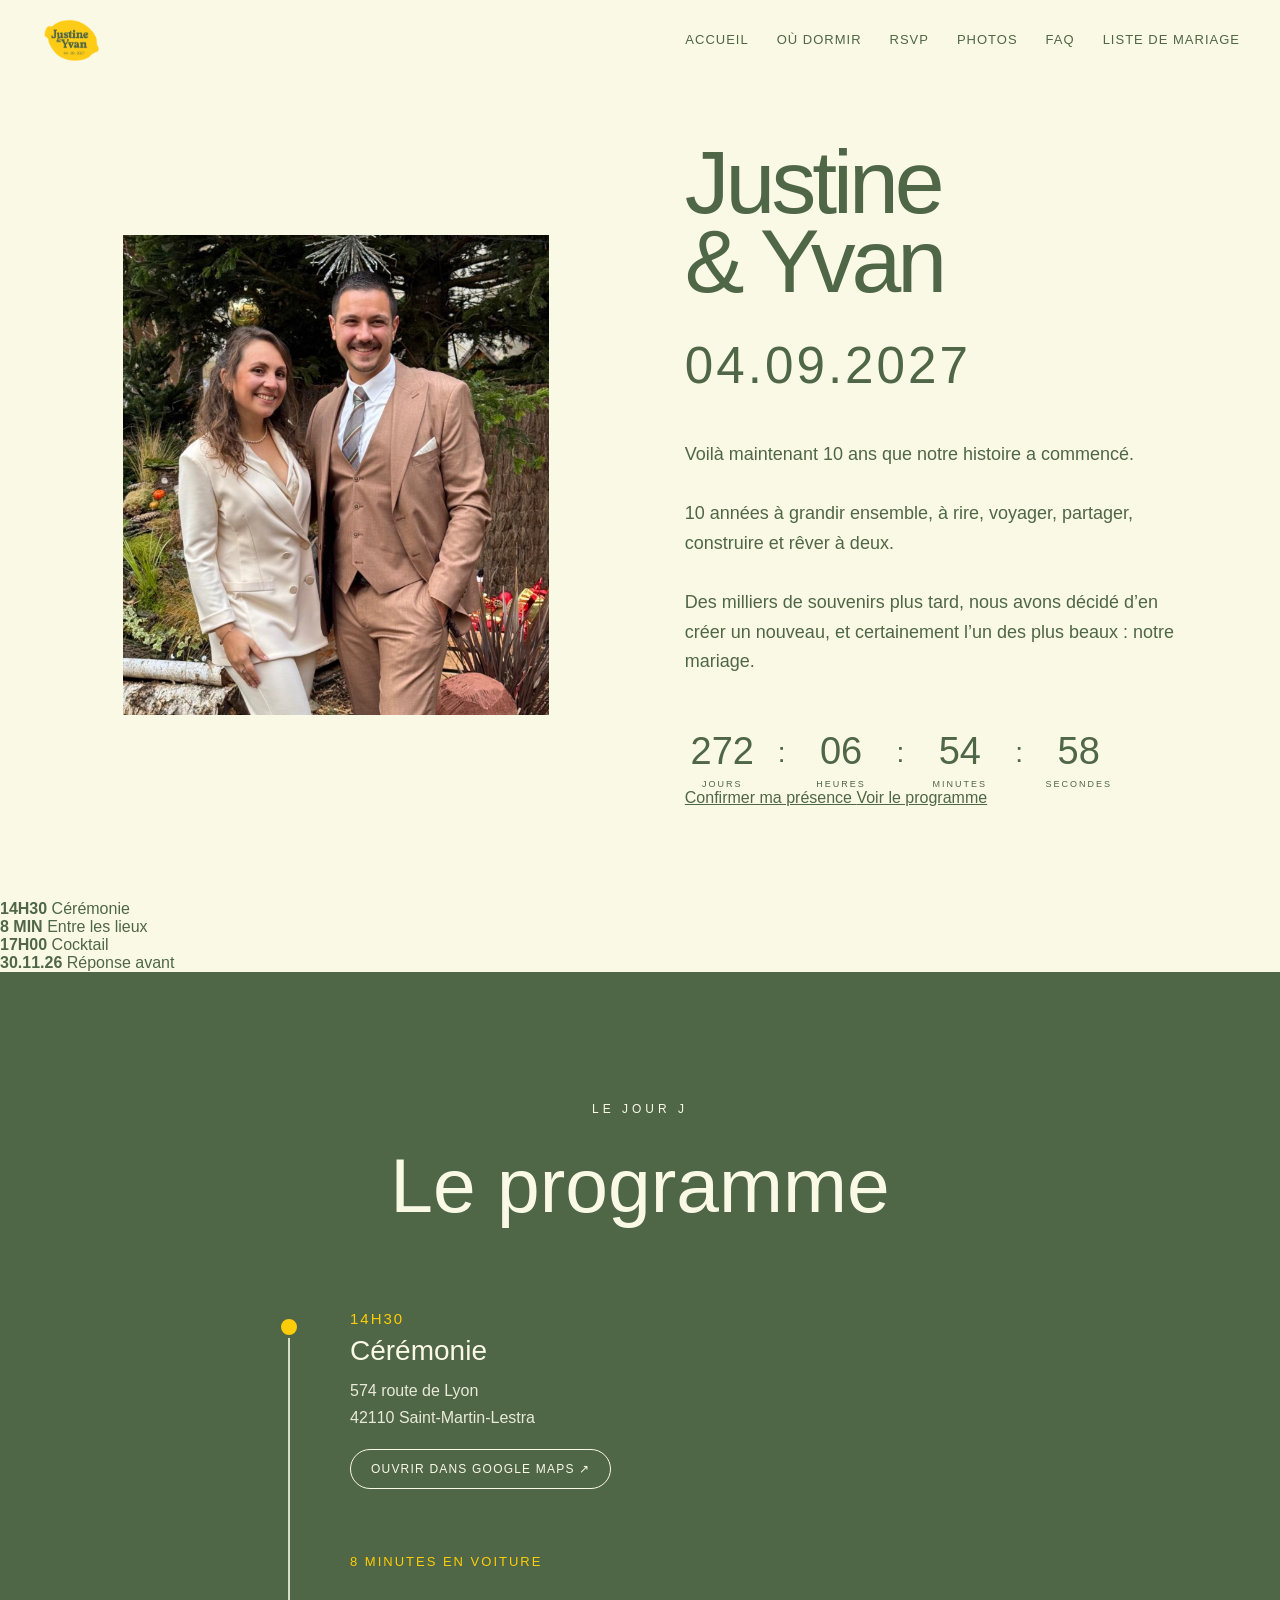
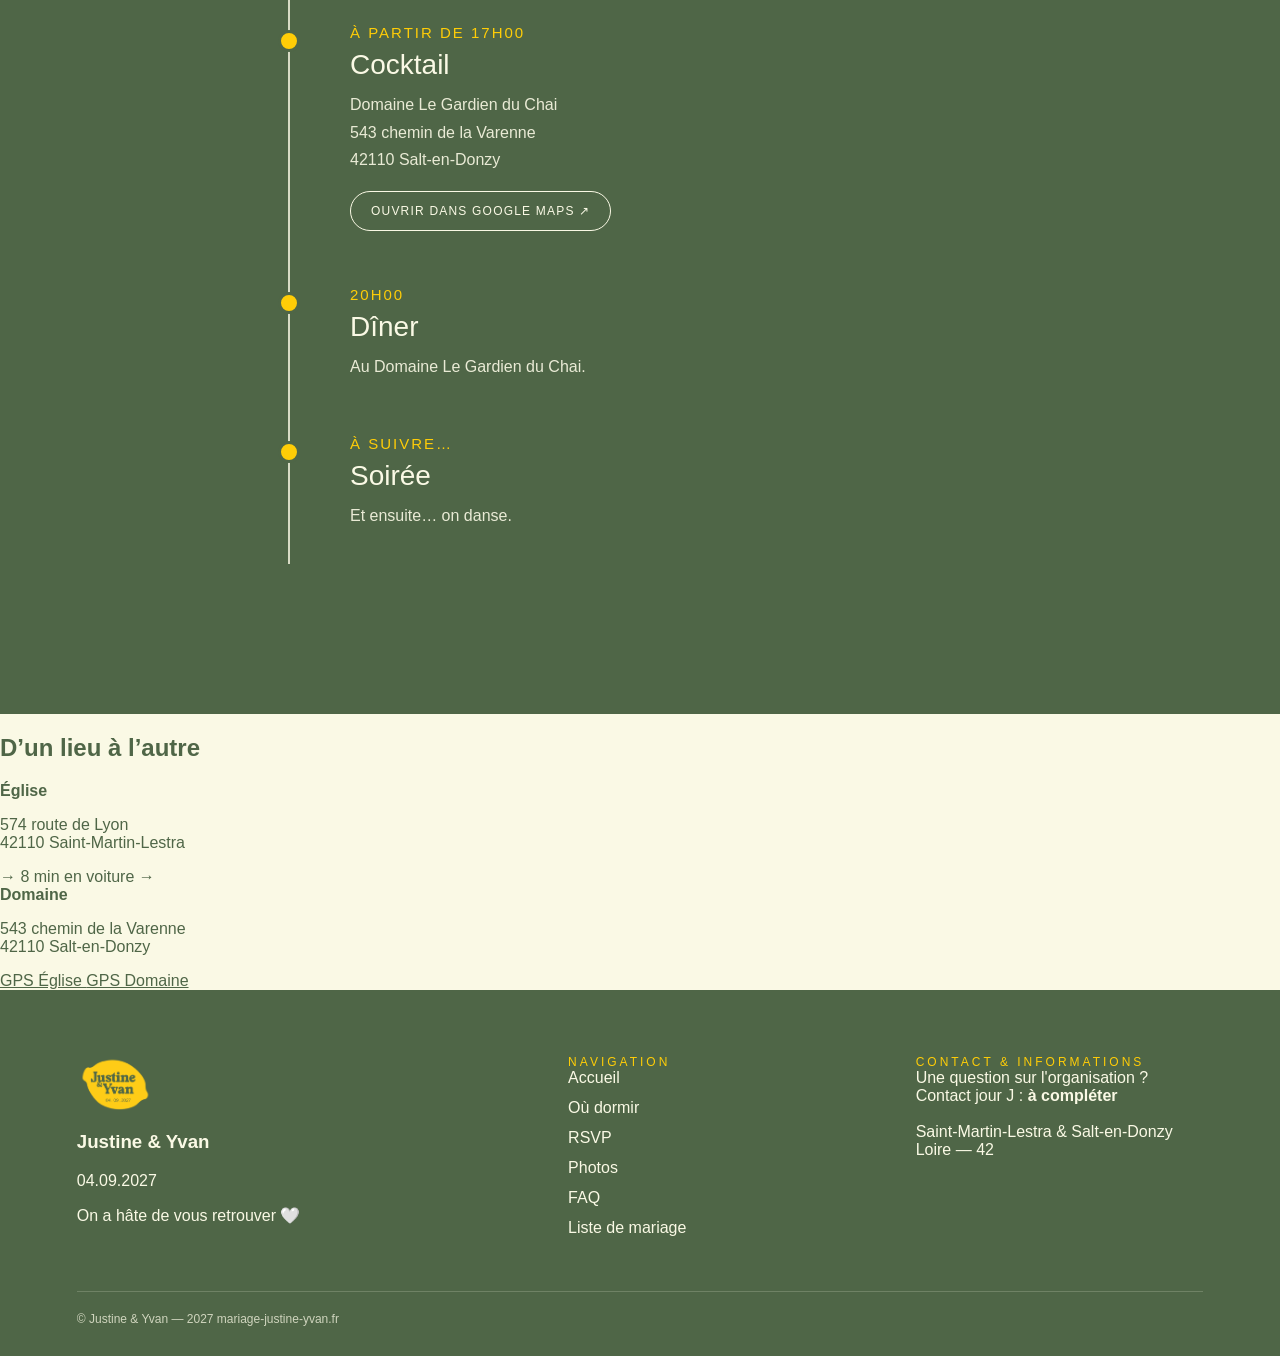
==== commit 8365a232: "Update index.html" ====
--- a/index.html
+++ b/index.html
@@ -5,12 +5,55 @@
 
 <meta charset="UTF-8">
 
-<meta name="viewport"
-      content="width=device-width, initial-scale=1.0">
-
-<title>
-Justine & Yvan — 04.09.2027
-</title>
+<meta name="viewport" content="width=device-width, initial-scale=1.0">
+
+<title>Justine & Yvan — 04.09.2027</title>
+
+<link
+    rel="icon"
+    type="image/png"
+    href="./citron-logo.png"
+>
+
+<meta
+    name="description"
+    content="Toutes les informations pour le mariage de Justine & Yvan — 04.09.2027."
+>
+
+<meta
+    property="og:title"
+    content="Justine & Yvan — 04.09.2027"
+>
+
+<meta
+    property="og:description"
+    content="Programme, hébergements, RSVP, photos et informations pratiques."
+>
+
+<meta
+    property="og:image"
+    content="https://mariage-justine-yvan.fr/photo-mariage.jpg"
+>
+
+<meta
+    property="og:type"
+    content="website"
+>
+
+<meta
+    property="og:locale"
+    content="fr_FR"
+>
+
+<meta
+    name="theme-color"
+    content="#4f6647"
+>
+
+<link
+    rel="canonical"
+    href="https://mariage-justine-yvan.fr/"
+>
 
 <link
     rel="stylesheet"
@@ -22,6 +65,10 @@
 
 <body>
 
+
+<!-- =========================================================
+     NAVIGATION
+========================================================= -->
 
 <nav>
 
@@ -33,7 +80,7 @@
 
         <img
             src="./citron-logo.png"
-            alt="Justine et Yvan"
+            alt="Logo Justine et Yvan"
             class="logo-img"
         >
 
@@ -42,7 +89,10 @@
 
     <div class="nav-links">
 
-        <a href="./index.html">
+        <a
+            href="./index.html"
+            aria-current="page"
+        >
             Accueil
         </a>
 
@@ -62,30 +112,46 @@
             FAQ
         </a>
 
+        <a href="./liste.html">
+            Liste de mariage
+        </a>
+
     </div>
 
 </nav>
 
 
-<!-- =========================
-     ACCUEIL
-========================= -->
+<!-- =========================================================
+     CONTENU PRINCIPAL
+========================================================= -->
+
+<main>
+
+
+<!-- =========================================================
+     HERO
+========================================================= -->
 
 <section class="hero">
 
 
     <div class="hero-visual">
 
+
         <div class="photo-wrapper">
+
 
             <img
                 src="./photo-mariage.jpg"
                 alt="Justine et Yvan"
             >
 
-        </div>
+
+        </div>
+
 
     </div>
+
 
 
     <div class="hero-content">
@@ -109,10 +175,14 @@
         <p class="intro">
 
             Voilà maintenant 10 ans que notre histoire a commencé.
+
+            <br><br>
 
             10 années à grandir ensemble,
             à rire, voyager, partager,
             construire et rêver à deux.
+
+            <br><br>
 
             Des milliers de souvenirs plus tard,
             nous avons décidé d’en créer un nouveau,
@@ -121,6 +191,10 @@
 
         </p>
 
+
+        <!-- =================================================
+             COMPTE À REBOURS
+        ================================================== -->
 
         <div class="countdown">
 
@@ -207,17 +281,121 @@
         </div>
 
 
+        <!-- =================================================
+             BOUTONS
+        ================================================== -->
+
+        <div class="hero-actions">
+
+
+            <a
+                class="btn btn-yellow"
+                href="./rsvp.html"
+            >
+
+                Confirmer ma présence
+
+            </a>
+
+
+            <a
+                class="btn btn-outline"
+                href="#programme"
+            >
+
+                Voir le programme
+
+            </a>
+
+
+        </div>
+
+
     </div>
 
 
 </section>
 
 
-<!-- =========================
+<!-- =========================================================
+     INFORMATIONS ESSENTIELLES
+========================================================= -->
+
+<section
+    class="quick-facts"
+    aria-label="Informations essentielles"
+>
+
+
+    <div class="quick-facts-grid">
+
+
+        <div class="quick-fact">
+
+            <strong>
+                14H30
+            </strong>
+
+            <span>
+                Cérémonie
+            </span>
+
+        </div>
+
+
+        <div class="quick-fact">
+
+            <strong>
+                8 MIN
+            </strong>
+
+            <span>
+                Entre les lieux
+            </span>
+
+        </div>
+
+
+        <div class="quick-fact">
+
+            <strong>
+                17H00
+            </strong>
+
+            <span>
+                Cocktail
+            </span>
+
+        </div>
+
+
+        <div class="quick-fact">
+
+            <strong>
+                30.11.26
+            </strong>
+
+            <span>
+                Réponse avant
+            </span>
+
+        </div>
+
+
+    </div>
+
+
+</section>
+
+
+<!-- =========================================================
      PROGRAMME
-========================= -->
-
-<section class="program-section">
+========================================================= -->
+
+<section
+    class="program-section"
+    id="programme"
+>
 
 
     <div class="program-container">
@@ -243,10 +421,11 @@
         </div>
 
 
+
         <div class="timeline">
 
 
-            <!-- ÉGLISE -->
+            <!-- CÉRÉMONIE -->
 
             <div class="timeline-item">
 
@@ -270,9 +449,9 @@
 
                 <p>
 
-                    Église<br>
-
-                    574 route de Lyon<br>
+                    574 route de Lyon
+
+                    <br>
 
                     42110 Saint-Martin-Lestra
 
@@ -294,6 +473,7 @@
             </div>
 
 
+
             <div class="travel-time">
 
                 8 minutes en voiture
@@ -301,6 +481,7 @@
             </div>
 
 
+
             <!-- COCKTAIL -->
 
             <div class="timeline-item">
@@ -325,9 +506,13 @@
 
                 <p>
 
-                    Domaine Le Gardien du Chai<br>
-
-                    543 chemin de la Varenne<br>
+                    Domaine Le Gardien du Chai
+
+                    <br>
+
+                    543 chemin de la Varenne
+
+                    <br>
 
                     42110 Salt-en-Donzy
 
@@ -349,6 +534,7 @@
             </div>
 
 
+
             <!-- DÎNER -->
 
             <div class="timeline-item">
@@ -381,6 +567,7 @@
             </div>
 
 
+
             <!-- SOIRÉE -->
 
             <div class="timeline-item">
@@ -391,7 +578,7 @@
 
                 <div class="timeline-time">
 
-                    À SUIVRE...
+                    À SUIVRE…
 
                 </div>
 
@@ -405,7 +592,7 @@
 
                 <p>
 
-                    Et ensuite... on danse.
+                    Et ensuite… on danse.
 
                 </p>
 
@@ -422,9 +609,129 @@
 </section>
 
 
-<!-- =========================
+<!-- =========================================================
+     CARTE / TRAJET
+========================================================= -->
+
+<section class="route-section">
+
+
+    <div class="route-card">
+
+
+        <h2 class="route-title">
+
+            D’un lieu à l’autre
+
+        </h2>
+
+
+        <div class="route-grid">
+
+
+            <div class="route-place">
+
+
+                <strong>
+
+                    Église
+
+                </strong>
+
+
+                <p>
+
+                    574 route de Lyon
+
+                    <br>
+
+                    42110 Saint-Martin-Lestra
+
+                </p>
+
+
+            </div>
+
+
+
+            <div class="route-arrow">
+
+                → 8 min en voiture →
+
+            </div>
+
+
+
+            <div class="route-place">
+
+
+                <strong>
+
+                    Domaine
+
+                </strong>
+
+
+                <p>
+
+                    543 chemin de la Varenne
+
+                    <br>
+
+                    42110 Salt-en-Donzy
+
+                </p>
+
+
+            </div>
+
+
+        </div>
+
+
+
+        <div class="route-actions">
+
+
+            <a
+                class="btn btn-cream"
+                href="https://www.google.com/maps/search/?api=1&query=574+route+de+Lyon+42110+Saint-Martin-Lestra"
+                target="_blank"
+                rel="noopener noreferrer"
+            >
+
+                GPS Église
+
+            </a>
+
+
+            <a
+                class="btn btn-cream"
+                href="https://www.google.com/maps/search/?api=1&query=543+chemin+de+la+Varenne+42110+Salt-en-Donzy"
+                target="_blank"
+                rel="noopener noreferrer"
+            >
+
+                GPS Domaine
+
+            </a>
+
+
+        </div>
+
+
+    </div>
+
+
+</section>
+
+
+</main>
+
+
+<!-- =========================================================
      FOOTER
-========================= -->
+========================================================= -->
 
 <footer>
 
@@ -437,21 +744,28 @@
 
             <img
                 src="./citron-logo.png"
-                alt="Justine et Yvan"
+                alt=""
                 class="footer-logo"
             >
 
 
-            <h3>
+            <h3 class="footer-title">
 
                 Justine & Yvan
 
             </h3>
 
 
+            <div class="footer-date">
+
+                04.09.2027
+
+            </div>
+
+
             <p>
 
-                04.09.2027
+                On a hâte de vous retrouver 🤍
 
             </p>
 
@@ -459,6 +773,7 @@
         </div>
 
 
+
         <div>
 
 
@@ -471,30 +786,54 @@
 
             <div class="footer-links">
 
+
                 <a href="./index.html">
+
                     Accueil
+
                 </a>
 
+
                 <a href="./dormir.html">
+
                     Où dormir
+
                 </a>
 
+
                 <a href="./rsvp.html">
+
                     RSVP
+
                 </a>
 
+
                 <a href="./photos.html">
+
                     Photos
+
                 </a>
 
+
                 <a href="./faq.html">
+
                     FAQ
+
                 </a>
 
-            </div>
-
-
-        </div>
+
+                <a href="./liste.html">
+
+                    Liste de mariage
+
+                </a>
+
+
+            </div>
+
+
+        </div>
+
 
 
         <div>
@@ -502,20 +841,31 @@
 
             <div class="footer-heading">
 
-                Informations
-
-            </div>
-
-
-            <p>
-
-                Saint-Martin-Lestra<br>
-
-                Salt-en-Donzy<br>
+                Contact & informations
+
+            </div>
+
+
+            <div class="footer-contact">
+
+                Une question sur l'organisation ?
+
+                <br>
+
+                Contact jour J :
+                <strong>
+                    à compléter
+                </strong>
+
+                <br><br>
+
+                Saint-Martin-Lestra & Salt-en-Donzy
+
+                <br>
 
                 Loire — 42
 
-            </p>
+            </div>
 
 
         </div>
@@ -524,9 +874,20 @@
     </div>
 
 
+
     <div class="footer-bottom">
 
-        © Justine & Yvan — 2027
+        <span>
+
+            © Justine & Yvan — 2027
+
+        </span>
+
+        <span>
+
+            mariage-justine-yvan.fr
+
+        </span>
 
     </div>
 
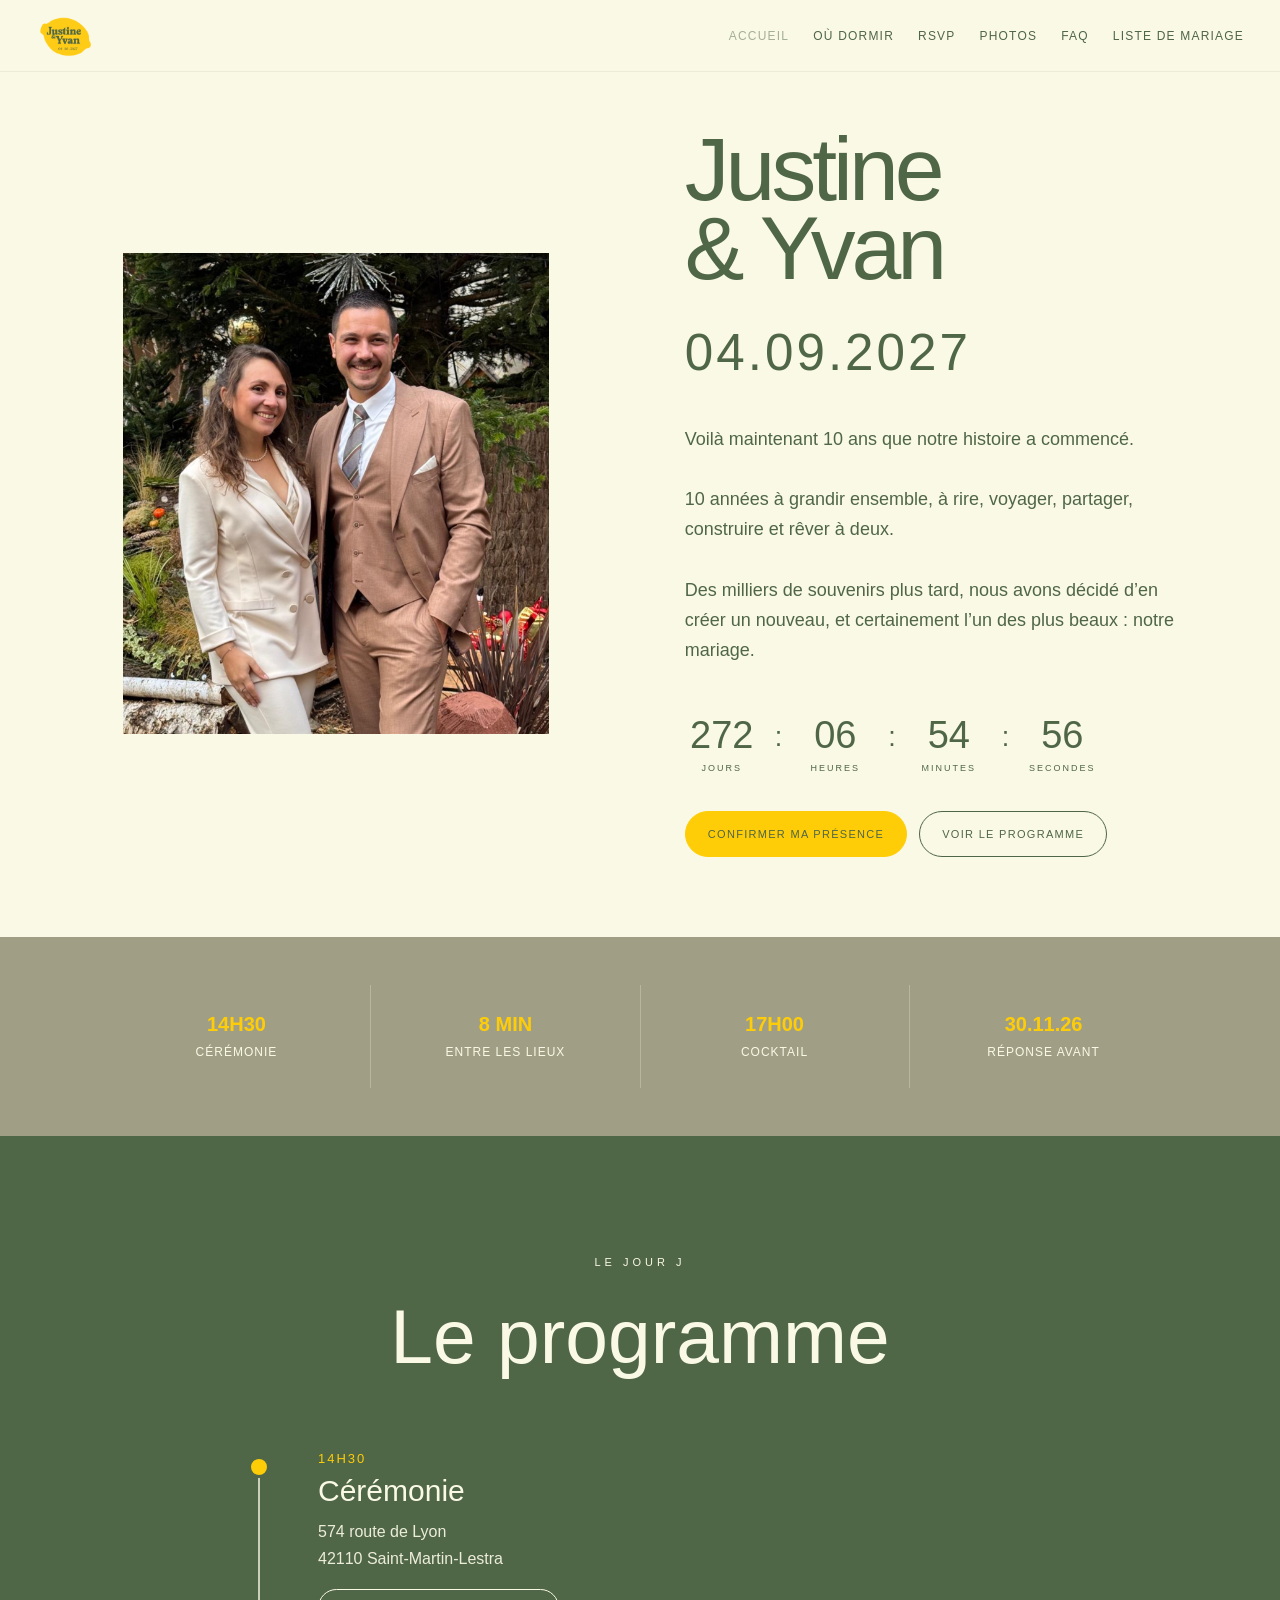
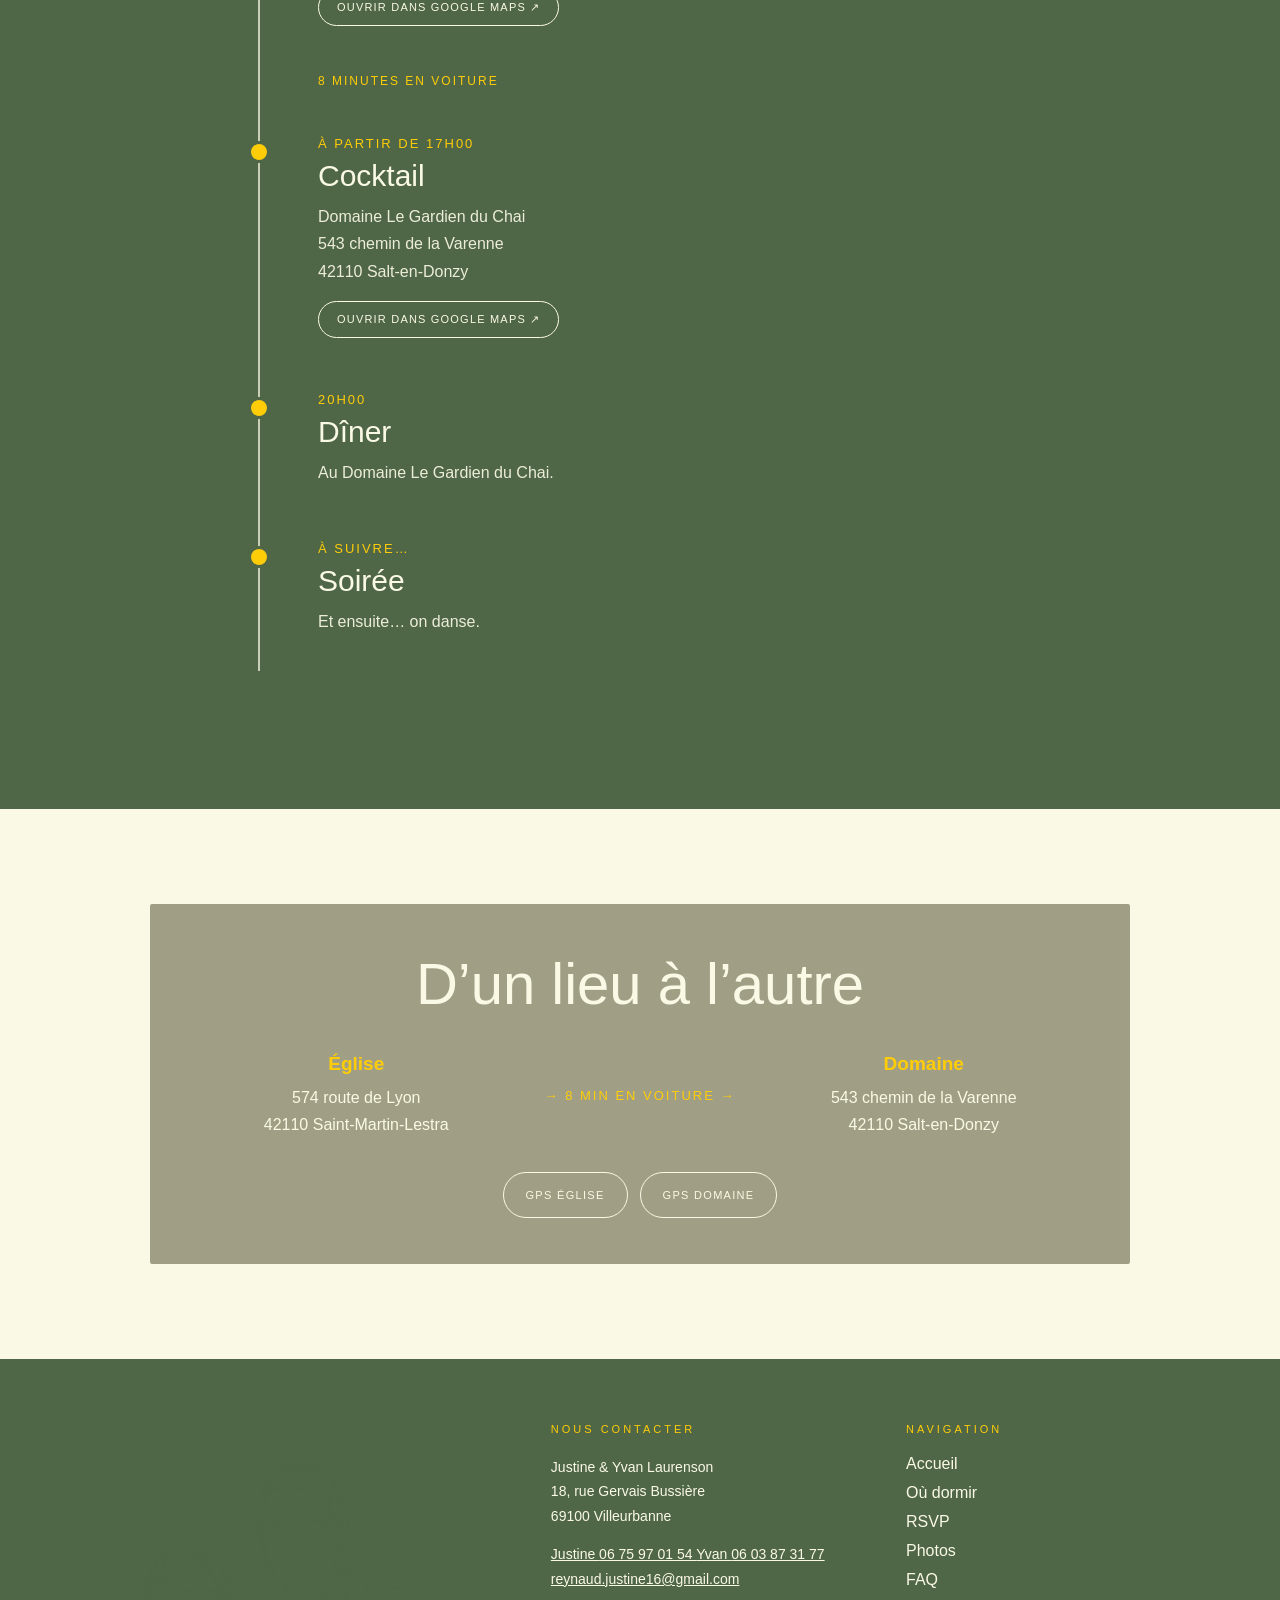
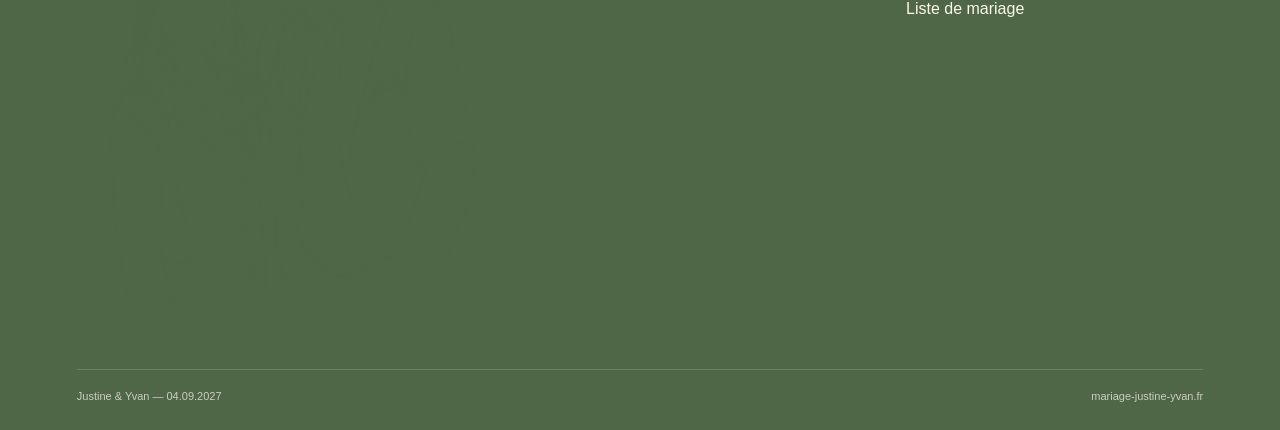
==== commit 1ce65da9: "Update index.html" ====
--- a/index.html
+++ b/index.html
@@ -733,140 +733,130 @@
      FOOTER
 ========================================================= -->
 
-<footer>
-
+<footer class="site-footer">
 
     <div class="footer-main">
 
 
-        <div>
-
+        <!-- VISUEL -->
+
+        <div class="footer-visual">
 
             <img
-                src="./citron-logo.png"
-                alt=""
-                class="footer-logo"
+                src="./dessin-justine-yvan.png"
+                alt="Dessin de Justine et Yvan"
+                class="footer-couple"
             >
 
-
-            <h3 class="footer-title">
-
-                Justine & Yvan
-
-            </h3>
-
-
-            <div class="footer-date">
-
-                04.09.2027
-
-            </div>
-
-
-            <p>
-
-                On a hâte de vous retrouver 🤍
-
-            </p>
-
-
-        </div>
-
-
-
-        <div>
-
+        </div>
+
+
+        <!-- CONTACTS -->
+
+        <div class="footer-contact-block">
 
             <div class="footer-heading">
-
+                Nous contacter
+            </div>
+
+
+            <div class="footer-contact">
+
+                <p class="footer-address">
+
+                    Justine & Yvan Laurenson
+
+                    <br>
+
+                    18, rue Gervais Bussière
+
+                    <br>
+
+                    69100 Villeurbanne
+
+                </p>
+
+
+                <div class="footer-contact-links">
+
+                    <a href="tel:+33675970154">
+
+                        <span class="footer-contact-name">
+                            Justine
+                        </span>
+
+                        <span>
+                            06 75 97 01 54
+                        </span>
+
+                    </a>
+
+
+                    <a href="tel:+33603873177">
+
+                        <span class="footer-contact-name">
+                            Yvan
+                        </span>
+
+                        <span>
+                            06 03 87 31 77
+                        </span>
+
+                    </a>
+
+
+                    <a
+                        href="mailto:reynaud.justine16@gmail.com"
+                        class="footer-email"
+                    >
+
+                        reynaud.justine16@gmail.com
+
+                    </a>
+
+                </div>
+
+            </div>
+
+        </div>
+
+
+        <!-- NAVIGATION -->
+
+        <div class="footer-navigation">
+
+            <div class="footer-heading">
                 Navigation
-
             </div>
 
 
             <div class="footer-links">
 
-
                 <a href="./index.html">
-
                     Accueil
-
                 </a>
 
-
                 <a href="./dormir.html">
-
                     Où dormir
-
                 </a>
 
-
                 <a href="./rsvp.html">
-
                     RSVP
-
                 </a>
 
-
                 <a href="./photos.html">
-
                     Photos
-
                 </a>
 
-
                 <a href="./faq.html">
-
                     FAQ
-
                 </a>
 
-
                 <a href="./liste.html">
-
                     Liste de mariage
-
                 </a>
 
-
-            </div>
-
-
-        </div>
-
-
-
-        <div>
-
-
-            <div class="footer-heading">
-
-                Contact & informations
-
-            </div>
-
-
-            <div class="footer-contact">
-
-                Une question sur l'organisation ?
-
-                <br>
-
-                Contact jour J :
-                <strong>
-                    à compléter
-                </strong>
-
-                <br><br>
-
-                Saint-Martin-Lestra & Salt-en-Donzy
-
-                <br>
-
-                Loire — 42
-
-            </div>
-
+            </div>
 
         </div>
 
@@ -874,24 +864,18 @@
     </div>
 
 
-
     <div class="footer-bottom">
 
         <span>
-
-            © Justine & Yvan — 2027
-
+            Justine & Yvan — 04.09.2027
         </span>
 
         <span>
-
             mariage-justine-yvan.fr
-
         </span>
 
     </div>
 
-
 </footer>
 
 
--- a/style.css
+++ b/style.css
@@ -1,530 +1,3161 @@
+/* =========================================================
+   JUSTINE & YVAN — STYLE GLOBAL
+   04.09.2027
+========================================================= */
+
+
+/* =========================================================
+   POLICE + COULEURS
+========================================================= */
+
 @font-face {
+
     font-family: "Acumin";
-    src: local("Acumin Variable Concept"),
-         local("AcuminVariableConcept");
-}
+
+    src:
+        local("Acumin Variable Concept"),
+        local("AcuminVariableConcept");
+
+}
+
 
 :root {
+
     --green: #4f6647;
+
     --khaki: #a09f85;
+
     --yellow: #ffcd07;
+
     --cream: #faf9e5;
-}
+
+    --ink: #32412e;
+
+}
+
+
+/* =========================================================
+   BASE
+========================================================= */
 
 * {
+
     box-sizing: border-box;
-}
+
+}
+
 
 html {
+
     scroll-behavior: smooth;
-}
+
+}
+
 
 body {
+
     margin: 0;
+
     background: var(--cream);
+
     color: var(--green);
-    font-family: "Acumin", Arial, sans-serif;
+
+    font-family:
+        "Acumin",
+        Arial,
+        sans-serif;
+
     overflow-x: hidden;
-}
+
+}
+
 
 img {
+
     max-width: 100%;
+
     display: block;
-}
+
+}
+
 
 a {
+
     color: inherit;
-}
+
+}
+
+
+button,
+input,
+textarea,
+select {
+
+    font: inherit;
+
+}
+
 
 section {
-    scroll-margin-top: 90px;
-}
-
-/* =========================
+
+    scroll-margin-top: 92px;
+
+}
+
+
+/* =========================================================
    NAVIGATION
-========================= */
+========================================================= */
 
 nav {
+
     position: fixed;
+
     top: 0;
+
     left: 0;
+
     width: 100%;
+
     z-index: 1000;
-    padding: 16px 40px;
+
+    padding: 14px 36px;
 
     display: flex;
+
     justify-content: space-between;
+
     align-items: center;
 
-    background: rgba(250, 249, 229, 0.96);
-    backdrop-filter: blur(8px);
-    -webkit-backdrop-filter: blur(8px);
-}
+    background:
+        rgba(
+            250,
+            249,
+            229,
+            0.96
+        );
+
+    backdrop-filter:
+        blur(8px);
+
+    -webkit-backdrop-filter:
+        blur(8px);
+
+    border-bottom:
+        1px solid
+        rgba(
+            79,
+            102,
+            71,
+            0.08
+        );
+
+}
+
 
 .logo-link {
+
     display: flex;
+
     align-items: center;
+
     text-decoration: none;
-}
+
+}
+
 
 .logo-img {
-    width: 62px;
+
+    width: 58px;
+
     height: auto;
-    transition: transform 0.25s ease, opacity 0.25s ease;
-}
-
-.logo-link:hover .logo-img {
-    transform: rotate(-5deg) scale(1.05);
+
+    transition:
+        transform 0.25s ease,
+        opacity 0.25s ease;
+
+}
+
+
+.logo-link:hover
+.logo-img {
+
+    transform:
+        rotate(-5deg)
+        scale(1.05);
+
     opacity: 0.85;
-}
+
+}
+
 
 .nav-links {
+
     display: flex;
+
+    gap: 24px;
+
     align-items: center;
-    gap: 28px;
-}
+
+}
+
 
 .nav-links a {
+
     text-decoration: none;
-    font-size: 13px;
-    letter-spacing: 1px;
+
     text-transform: uppercase;
-    transition: opacity 0.2s ease;
-}
-
-.nav-links a:hover {
-    opacity: 0.55;
-}
-
-/* =========================
-   TITRES COMMUNS
-========================= */
+
+    letter-spacing: 1.2px;
+
+    font-size: 12px;
+
+    white-space: nowrap;
+
+    transition:
+        opacity 0.2s ease;
+
+}
+
+
+.nav-links a:hover,
+.nav-links a[aria-current="page"] {
+
+    opacity: 0.5;
+
+}
+
+
+/* =========================================================
+   TITRES DE PAGES
+========================================================= */
 
 .page-hero {
-    padding: 150px 8vw 90px;
+
+    padding:
+
+        160px
+        8vw
+        76px;
+
     text-align: center;
-}
+
+}
+
 
 .page-eyebrow {
-    font-size: 12px;
+
+    font-size: 11px;
+
     letter-spacing: 4px;
+
     text-transform: uppercase;
-    margin-bottom: 25px;
-}
+
+    margin-bottom: 24px;
+
+}
+
 
 .page-title {
+
     margin: 0;
-    font-size: clamp(48px, 7vw, 90px);
+
+    font-size:
+        clamp(
+            48px,
+            7vw,
+            90px
+        );
+
     line-height: 0.95;
+
     font-weight: 400;
+
     letter-spacing: -3px;
-}
+
+}
+
 
 .page-intro {
+
+    max-width: 680px;
+
+    margin:
+        30px
+        auto
+        0;
+
+    font-size: 17px;
+
+    line-height: 1.72;
+
+}
+
+
+/* =========================================================
+   BOUTONS
+========================================================= */
+
+.btn {
+
+    display: inline-flex;
+
+    align-items: center;
+
+    justify-content: center;
+
+    gap: 8px;
+
+    min-height: 46px;
+
+    padding:
+        0
+        22px;
+
+    border:
+        1px solid
+        var(--green);
+
+    border-radius:
+        999px;
+
+    text-decoration: none;
+
+    text-transform: uppercase;
+
+    letter-spacing: 1.3px;
+
+    font-size: 11px;
+
+    transition:
+
+        transform 0.2s ease,
+
+        opacity 0.2s ease,
+
+        background 0.2s ease,
+
+        color 0.2s ease;
+
+}
+
+
+.btn:hover {
+
+    transform:
+        translateY(-2px);
+
+}
+
+
+.btn-yellow {
+
+    background:
+        var(--yellow);
+
+    border-color:
+        var(--yellow);
+
+    color:
+        var(--green);
+
+}
+
+
+.btn-outline {
+
+    background:
+        transparent;
+
+    color:
+        var(--green);
+
+}
+
+
+.btn-cream {
+
+    border-color:
+        var(--cream);
+
+    color:
+        var(--cream);
+
+}
+
+
+.btn-cream:hover {
+
+    background:
+        var(--cream);
+
+    color:
+        var(--green);
+
+}
+
+
+/* =========================================================
+   ACCUEIL — HERO
+========================================================= */
+
+.hero {
+
+    min-height: 100vh;
+
+    padding:
+
+        130px
+        6vw
+        80px;
+
+    display: grid;
+
+    grid-template-columns:
+
+        minmax(
+            0,
+            1fr
+        )
+
+        minmax(
+            0,
+            1fr
+        );
+
+    gap: 7vw;
+
+    align-items: center;
+
+}
+
+
+.hero-visual {
+
+    display: flex;
+
+    justify-content: center;
+
+}
+
+
+.photo-wrapper {
+
+    width: 82%;
+
+    max-width: 580px;
+
+}
+
+
+.photo-wrapper img {
+
+    width: 100%;
+
+    height: auto;
+
+}
+
+
+.hero-content {
+
     max-width: 650px;
-    margin: 30px auto 0;
-    font-size: 17px;
-    line-height: 1.7;
-}
-
-/* =========================
-   ACCUEIL
-========================= */
-
-.hero {
-    min-height: 100vh;
-    padding: 130px 6vw 80px;
-
-    display: grid;
-    grid-template-columns: minmax(0, 1fr) minmax(0, 1fr);
-    gap: 7vw;
-    align-items: center;
-}
-
-.hero-visual {
-    display: flex;
-    justify-content: center;
-}
-
-.photo-wrapper {
-    width: 82%;
-    max-width: 580px;
-}
-
-.hero-content {
-    max-width: 650px;
-}
+
+}
+
 
 .names {
+
     margin: 0;
-    font-size: clamp(55px, 7vw, 105px);
-    line-height: 0.88;
-    font-weight: 500;
-    letter-spacing: -4px;
-}
+
+    font-size:
+
+        clamp(
+            55px,
+            7vw,
+            105px
+        );
+
+    line-height:
+        0.88;
+
+    font-weight:
+        500;
+
+    letter-spacing:
+        -4px;
+
+}
+
 
 .date {
-    margin-top: 35px;
-    font-size: clamp(28px, 4vw, 52px);
-    letter-spacing: 3px;
-}
+
+    margin-top:
+        35px;
+
+    font-size:
+
+        clamp(
+            28px,
+            4vw,
+            52px
+        );
+
+    letter-spacing:
+        3px;
+
+}
+
 
 .intro {
-    margin-top: 45px;
-    max-width: 570px;
-    font-size: 18px;
-    line-height: 1.65;
-}
-
-/* =========================
+
+    margin-top:
+        42px;
+
+    max-width:
+        570px;
+
+    font-size:
+        18px;
+
+    line-height:
+        1.68;
+
+}
+
+
+/* =========================================================
    COMPTE À REBOURS
-========================= */
+========================================================= */
 
 .countdown {
-    margin-top: 55px;
-    display: flex;
-    align-items: center;
-    gap: 18px;
-}
+
+    margin-top:
+        50px;
+
+    display:
+        flex;
+
+    align-items:
+        center;
+
+    gap:
+        16px;
+
+}
+
 
 .countdown-item {
-    min-width: 75px;
-    text-align: center;
-}
+
+    min-width:
+        74px;
+
+    text-align:
+        center;
+
+}
+
 
 .number {
-    font-size: 38px;
-    line-height: 1;
-    font-weight: 500;
-}
+
+    font-size:
+        38px;
+
+    line-height:
+        1;
+
+    font-weight:
+        500;
+
+}
+
 
 .label {
-    margin-top: 9px;
-    font-size: 9px;
-    letter-spacing: 2px;
-    text-transform: uppercase;
-}
+
+    margin-top:
+        9px;
+
+    font-size:
+        9px;
+
+    letter-spacing:
+        2px;
+
+    text-transform:
+        uppercase;
+
+}
+
 
 .separator {
-    margin-top: -15px;
-    font-size: 28px;
-}
-
-/* =========================
+
+    margin-top:
+        -14px;
+
+    font-size:
+        27px;
+
+}
+
+
+.hero-actions {
+
+    display:
+        flex;
+
+    flex-wrap:
+        wrap;
+
+    gap:
+        12px;
+
+    margin-top:
+        38px;
+
+}
+
+
+/* =========================================================
+   INFORMATIONS ESSENTIELLES
+========================================================= */
+
+.quick-facts {
+
+    padding:
+
+        48px
+        8vw;
+
+    background:
+        var(--khaki);
+
+    color:
+        var(--cream);
+
+}
+
+
+.quick-facts-grid {
+
+    max-width:
+        1100px;
+
+    margin:
+        auto;
+
+    display:
+        grid;
+
+    grid-template-columns:
+        repeat(
+            4,
+            1fr
+        );
+
+    gap:
+        1px;
+
+    background:
+        rgba(
+            250,
+            249,
+            229,
+            0.25
+        );
+
+}
+
+
+.quick-fact {
+
+    padding:
+
+        28px
+        20px;
+
+    text-align:
+        center;
+
+    background:
+        var(--khaki);
+
+}
+
+
+.quick-fact strong {
+
+    display:
+        block;
+
+    color:
+        var(--yellow);
+
+    font-size:
+        20px;
+
+    margin-bottom:
+        6px;
+
+}
+
+
+.quick-fact span {
+
+    font-size:
+        12px;
+
+    letter-spacing:
+        1px;
+
+    text-transform:
+        uppercase;
+
+}
+
+
+/* =========================================================
    PROGRAMME
-========================= */
+========================================================= */
 
 .program-section {
-    background: var(--green);
-    color: var(--cream);
-    padding: 130px 8vw;
-}
+
+    background:
+        var(--green);
+
+    color:
+        var(--cream);
+
+    padding:
+
+        120px
+        8vw;
+
+}
+
 
 .program-container {
-    max-width: 1050px;
-    margin: 0 auto;
-}
+
+    max-width:
+        1100px;
+
+    margin:
+        auto;
+
+}
+
 
 .program-header {
-    text-align: center;
-    margin-bottom: 80px;
-}
+
+    text-align:
+        center;
+
+    margin-bottom:
+        70px;
+
+}
+
 
 .program-title {
-    margin: 0;
-    font-size: clamp(46px, 6vw, 80px);
-    font-weight: 400;
-}
+
+    margin:
+        0;
+
+    font-size:
+
+        clamp(
+            44px,
+            6vw,
+            78px
+        );
+
+    font-weight:
+        400;
+
+}
+
 
 .timeline {
-    max-width: 760px;
-    margin: 0 auto;
-    position: relative;
-}
+
+    max-width:
+        820px;
+
+    margin:
+        auto;
+
+    position:
+        relative;
+
+}
+
 
 .timeline::before {
-    content: "";
-    position: absolute;
-    left: 28px;
-    top: 20px;
-    bottom: 20px;
-    width: 2px;
-    background: var(--cream);
-    opacity: 0.8;
-}
+
+    content:
+        "";
+
+    position:
+        absolute;
+
+    left:
+        28px;
+
+    top:
+        18px;
+
+    bottom:
+        18px;
+
+    width:
+        2px;
+
+    background:
+
+        rgba(
+            250,
+            249,
+            229,
+            0.72
+        );
+
+}
+
 
 .timeline-item {
-    position: relative;
-    padding: 0 0 55px 90px;
-}
+
+    position:
+        relative;
+
+    padding:
+
+        0
+        0
+        54px
+        88px;
+
+}
+
 
 .timeline-dot {
-    position: absolute;
-    left: 18px;
-    top: 6px;
-    width: 22px;
-    height: 22px;
-    border-radius: 50%;
-    background: var(--yellow);
-    border: 3px solid var(--green);
-}
+
+    position:
+        absolute;
+
+    left:
+        18px;
+
+    top:
+        5px;
+
+    width:
+        22px;
+
+    height:
+        22px;
+
+    border-radius:
+        50%;
+
+    background:
+        var(--yellow);
+
+    border:
+
+        3px solid
+        var(--green);
+
+}
+
 
 .timeline-time {
-    color: var(--yellow);
-    font-size: 15px;
-    letter-spacing: 2px;
-    margin-bottom: 8px;
-}
+
+    color:
+        var(--yellow);
+
+    font-size:
+        13px;
+
+    letter-spacing:
+        2px;
+
+    margin-bottom:
+        8px;
+
+}
+
 
 .timeline-item h3 {
-    margin: 0 0 10px;
-    font-size: 28px;
-    font-weight: 400;
-}
+
+    margin:
+
+        0
+        0
+        10px;
+
+    font-size:
+        30px;
+
+    font-weight:
+        400;
+
+}
+
 
 .timeline-item p {
-    margin: 0;
-    line-height: 1.7;
-    opacity: 0.9;
-}
+
+    margin:
+        0;
+
+    line-height:
+        1.72;
+
+    opacity:
+        0.92;
+
+}
+
+
+.travel-time {
+
+    margin:
+
+        -6px
+        0
+        48px
+        88px;
+
+    color:
+        var(--yellow);
+
+    font-size:
+        12px;
+
+    letter-spacing:
+        2px;
+
+    text-transform:
+        uppercase;
+
+}
+
 
 .maps-button {
-    display: inline-block;
-    margin-top: 18px;
-    padding: 12px 20px;
-    border: 1px solid var(--cream);
-    border-radius: 100px;
-    color: var(--cream);
-    text-decoration: none;
-    font-size: 12px;
-    letter-spacing: 1.2px;
-    text-transform: uppercase;
-}
+
+    display:
+        inline-flex;
+
+    margin-top:
+        16px;
+
+    padding:
+
+        11px
+        18px;
+
+    border:
+
+        1px solid
+        var(--cream);
+
+    border-radius:
+        999px;
+
+    color:
+        var(--cream);
+
+    text-decoration:
+        none;
+
+    font-size:
+        11px;
+
+    letter-spacing:
+        1.2px;
+
+    text-transform:
+        uppercase;
+
+}
+
 
 .maps-button:hover {
-    background: var(--cream);
-    color: var(--green);
-}
-
-.travel-time {
-    margin: 10px 0 55px 90px;
-    color: var(--yellow);
-    font-size: 13px;
-    letter-spacing: 2px;
-    text-transform: uppercase;
-}
-
-/* =========================
-   LOGEMENTS
-========================= */
+
+    background:
+        var(--cream);
+
+    color:
+        var(--green);
+
+}
+
+
+/* =========================================================
+   TRAJET ÉGLISE → DOMAINE
+========================================================= */
+
+.route-section {
+
+    padding:
+
+        95px
+        8vw;
+
+    background:
+        var(--cream);
+
+}
+
+
+.route-card {
+
+    max-width:
+        980px;
+
+    margin:
+        auto;
+
+    background:
+        var(--khaki);
+
+    color:
+        var(--cream);
+
+    padding:
+        46px;
+
+    border-radius:
+        2px;
+
+}
+
+
+.route-title {
+
+    margin:
+
+        0
+        0
+        36px;
+
+    text-align:
+        center;
+
+    font-size:
+
+        clamp(
+            34px,
+            5vw,
+            58px
+        );
+
+    font-weight:
+        400;
+
+}
+
+
+.route-grid {
+
+    display:
+        grid;
+
+    grid-template-columns:
+
+        1fr
+        auto
+        1fr;
+
+    gap:
+        28px;
+
+    align-items:
+        center;
+
+}
+
+
+.route-place {
+
+    text-align:
+        center;
+
+}
+
+
+.route-place strong {
+
+    display:
+        block;
+
+    color:
+        var(--yellow);
+
+    font-size:
+        19px;
+
+    margin-bottom:
+        10px;
+
+}
+
+
+.route-place p {
+
+    margin:
+        0;
+
+    line-height:
+        1.65;
+
+}
+
+
+.route-arrow {
+
+    text-align:
+        center;
+
+    color:
+        var(--yellow);
+
+    font-size:
+        13px;
+
+    letter-spacing:
+        2px;
+
+    text-transform:
+        uppercase;
+
+}
+
+
+.route-actions {
+
+    display:
+        flex;
+
+    justify-content:
+        center;
+
+    gap:
+        12px;
+
+    flex-wrap:
+        wrap;
+
+    margin-top:
+        34px;
+
+}
+
+
+/* =========================================================
+   OÙ DORMIR
+========================================================= */
 
 .lodging-grid {
-    max-width: 1200px;
-    margin: 0 auto;
-    padding: 0 8vw 120px;
-
-    display: grid;
-    grid-template-columns: repeat(3, 1fr);
-    gap: 30px;
-}
+
+    max-width:
+        1200px;
+
+    margin:
+
+        0
+        auto;
+
+    padding:
+
+        0
+        8vw
+        120px;
+
+    display:
+        grid;
+
+    grid-template-columns:
+
+        repeat(
+            3,
+            minmax(
+                0,
+                1fr
+            )
+        );
+
+    gap:
+        28px;
+
+}
+
 
 .lodging-card {
-    display: block;
-    text-decoration: none;
-    background: var(--green);
-    color: var(--cream);
-    transition: transform 0.25s ease;
-}
+
+    display:
+        block;
+
+    text-decoration:
+        none;
+
+    background:
+        var(--green);
+
+    color:
+        var(--cream);
+
+    overflow:
+        hidden;
+
+    transition:
+
+        transform 0.25s ease,
+
+        box-shadow 0.25s ease;
+
+}
+
 
 .lodging-card:hover {
-    transform: translateY(-6px);
-}
-
-.lodging-card img {
-    width: 100%;
-    aspect-ratio: 4 / 3;
-    object-fit: cover;
-}
+
+    transform:
+        translateY(-6px);
+
+    box-shadow:
+
+        0
+        14px
+        35px
+
+        rgba(
+            79,
+            102,
+            71,
+            0.18
+        );
+
+}
+
+
+.lodging-image,
+.lodging-image-placeholder {
+
+    width:
+        100%;
+
+    aspect-ratio:
+        4 / 3;
+
+}
+
+
+.lodging-image {
+
+    object-fit:
+        cover;
+
+}
+
+
+.lodging-image-placeholder {
+
+    display:
+        flex;
+
+    align-items:
+        center;
+
+    justify-content:
+        center;
+
+    background:
+        var(--khaki);
+
+    color:
+        var(--cream);
+
+    font-size:
+        12px;
+
+    letter-spacing:
+        2px;
+
+    text-transform:
+        uppercase;
+
+}
+
 
 .lodging-content {
-    padding: 25px;
-}
-
-.lodging-content h3 {
-    margin: 0 0 15px;
-    font-size: 24px;
-    font-weight: 400;
-}
+
+    padding:
+        24px;
+
+}
+
+
+.lodging-number {
+
+    color:
+        var(--yellow);
+
+    font-size:
+        10px;
+
+    letter-spacing:
+        3px;
+
+    text-transform:
+        uppercase;
+
+    margin-bottom:
+        10px;
+
+}
+
+
+.lodging-content h2 {
+
+    margin:
+
+        0
+        0
+        16px;
+
+    font-size:
+        25px;
+
+    font-weight:
+        400;
+
+}
+
 
 .lodging-meta {
-    display: flex;
-    flex-direction: column;
-    gap: 8px;
-    font-size: 14px;
-    opacity: 0.9;
-}
-
-/* =========================
+
+    display:
+        flex;
+
+    flex-direction:
+        column;
+
+    gap:
+        8px;
+
+    font-size:
+        14px;
+
+    line-height:
+        1.5;
+
+}
+
+
+.lodging-link {
+
+    display:
+        inline-block;
+
+    margin-top:
+        22px;
+
+    color:
+        var(--yellow);
+
+    font-size:
+        11px;
+
+    letter-spacing:
+        1.5px;
+
+    text-transform:
+        uppercase;
+
+}
+
+
+/* =========================================================
+   BLOCS DE NOTE
+========================================================= */
+
+.note {
+
+    max-width:
+        900px;
+
+    margin:
+
+        0
+        auto
+        100px;
+
+    padding:
+        26px;
+
+    background:
+
+        rgba(
+            160,
+            159,
+            133,
+            0.15
+        );
+
+    text-align:
+        center;
+
+    line-height:
+        1.7;
+
+}
+
+
+/* =========================================================
+   RSVP
+========================================================= */
+
+.rsvp-form-section {
+
+    padding:
+
+        0
+        8vw
+        120px;
+
+}
+
+
+.rsvp-container {
+
+    max-width:
+        900px;
+
+    margin:
+        auto;
+
+}
+
+
+.rsvp-form {
+
+    display:
+        flex;
+
+    flex-direction:
+        column;
+
+    gap:
+        52px;
+
+}
+
+
+.form-group {
+
+    padding-bottom:
+        46px;
+
+    border-bottom:
+
+        1px solid
+
+        rgba(
+            79,
+            102,
+            71,
+            0.22
+        );
+
+    transition:
+        opacity 0.3s ease;
+
+}
+
+
+.question-number {
+
+    width:
+        42px;
+
+    height:
+        42px;
+
+    margin-bottom:
+        20px;
+
+    display:
+        inline-flex;
+
+    align-items:
+        center;
+
+    justify-content:
+        center;
+
+    border-radius:
+        50%;
+
+    background:
+        var(--yellow);
+
+    color:
+        var(--green);
+
+    font-size:
+        12px;
+
+}
+
+
+.question {
+
+    display:
+        block;
+
+    margin-bottom:
+        18px;
+
+    font-size:
+        23px;
+
+    line-height:
+        1.35;
+
+}
+
+
+.helper-text {
+
+    margin:
+
+        -3px
+        0
+        24px;
+
+    font-size:
+        14px;
+
+    line-height:
+        1.6;
+
+    color:
+
+        rgba(
+            79,
+            102,
+            71,
+            0.72
+        );
+
+}
+
+
+.text-input,
+.textarea-input {
+
+    width:
+        100%;
+
+    padding:
+
+        14px
+        4px;
+
+    border:
+        none;
+
+    border-bottom:
+
+        1px solid
+        var(--green);
+
+    border-radius:
+        0;
+
+    background:
+        transparent;
+
+    color:
+        var(--green);
+
+    font-size:
+        17px;
+
+    outline:
+        none;
+
+}
+
+
+.text-input:focus,
+.textarea-input:focus {
+
+    border-bottom-width:
+        2px;
+
+}
+
+
+.textarea-input {
+
+    min-height:
+        105px;
+
+    resize:
+        vertical;
+
+}
+
+
+.select-wrapper {
+
+    position:
+        relative;
+
+    max-width:
+        320px;
+
+    margin-top:
+        12px;
+
+}
+
+
+.select-input {
+
+    width:
+        100%;
+
+    appearance:
+        none;
+
+    -webkit-appearance:
+        none;
+
+    padding:
+
+        15px
+        44px
+        15px
+        15px;
+
+    border:
+
+        1px solid
+        var(--green);
+
+    background:
+        var(--cream);
+
+    color:
+        var(--green);
+
+    outline:
+        none;
+
+}
+
+
+.select-wrapper::after {
+
+    content:
+        "↓";
+
+    position:
+        absolute;
+
+    right:
+        17px;
+
+    top:
+        50%;
+
+    transform:
+        translateY(-50%);
+
+    pointer-events:
+        none;
+
+}
+
+
+.choice-list {
+
+    display:
+        flex;
+
+    flex-direction:
+        column;
+
+    gap:
+        15px;
+
+}
+
+
+.choice {
+
+    position:
+        relative;
+
+    display:
+        flex;
+
+    align-items:
+        center;
+
+    gap:
+        13px;
+
+    cursor:
+        pointer;
+
+    line-height:
+        1.45;
+
+}
+
+
+.choice input {
+
+    position:
+        absolute;
+
+    opacity:
+        0;
+
+}
+
+
+.custom-radio {
+
+    width:
+        22px;
+
+    height:
+        22px;
+
+    flex-shrink:
+        0;
+
+    border:
+
+        1px solid
+        var(--green);
+
+    border-radius:
+        50%;
+
+    display:
+        flex;
+
+    align-items:
+        center;
+
+    justify-content:
+        center;
+
+}
+
+
+.choice input:checked
++
+.custom-radio::after {
+
+    content:
+        "";
+
+    width:
+        12px;
+
+    height:
+        12px;
+
+    border-radius:
+        50%;
+
+    background:
+        var(--green);
+
+}
+
+
+.conditional-section {
+
+    display:
+        none;
+
+    margin-top:
+        28px;
+
+    padding:
+        26px;
+
+    background:
+
+        rgba(
+            160,
+            159,
+            133,
+            0.15
+        );
+
+}
+
+
+.conditional-section.visible {
+
+    display:
+        block;
+
+}
+
+
+.rsvp-deadline {
+
+    padding:
+
+        38px
+        28px;
+
+    background:
+        var(--green);
+
+    color:
+        var(--cream);
+
+    text-align:
+        center;
+
+    line-height:
+        1.7;
+
+}
+
+
+.rsvp-deadline strong {
+
+    color:
+        var(--yellow);
+
+}
+
+
+.submit-area {
+
+    text-align:
+        center;
+
+}
+
+
+.rsvp-submit {
+
+    padding:
+
+        18px
+        38px;
+
+    border:
+        none;
+
+    border-radius:
+        999px;
+
+    background:
+        var(--yellow);
+
+    color:
+        var(--green);
+
+    font-size:
+        12px;
+
+    letter-spacing:
+        1.7px;
+
+    text-transform:
+        uppercase;
+
+    cursor:
+        pointer;
+
+    transition:
+
+        transform 0.2s ease,
+
+        opacity 0.2s ease;
+
+}
+
+
+.rsvp-submit:hover {
+
+    transform:
+        translateY(-2px);
+
+}
+
+
+.rsvp-submit:disabled {
+
+    opacity:
+        0.6;
+
+    cursor:
+        wait;
+
+}
+
+
+.rsvp-success {
+
+    display:
+        none;
+
+    margin-top:
+        30px;
+
+    padding:
+        30px;
+
+    background:
+
+        rgba(
+            79,
+            102,
+            71,
+            0.1
+        );
+
+    line-height:
+        1.65;
+
+}
+
+
+.rsvp-success.visible {
+
+    display:
+        block;
+
+}
+
+
+/* =========================================================
+   PHOTOS
+========================================================= */
+
+.photos-content {
+
+    padding:
+
+        0
+        8vw
+        120px;
+
+}
+
+
+.photos-container {
+
+    max-width:
+        950px;
+
+    margin:
+        auto;
+
+}
+
+
+.photos-card {
+
+    padding:
+
+        68px
+        48px;
+
+    background:
+        var(--green);
+
+    color:
+        var(--cream);
+
+    text-align:
+        center;
+
+}
+
+
+.photos-icon {
+
+    font-size:
+        42px;
+
+    margin-bottom:
+        24px;
+
+}
+
+
+.photos-card h2 {
+
+    margin:
+        0;
+
+    font-size:
+
+        clamp(
+            34px,
+            5vw,
+            56px
+        );
+
+    font-weight:
+        400;
+
+}
+
+
+.photos-card p {
+
+    max-width:
+        650px;
+
+    margin:
+
+        28px
+        auto
+        0;
+
+    font-size:
+        17px;
+
+    line-height:
+        1.72;
+
+}
+
+
+.photos-actions {
+
+    margin-top:
+        40px;
+
+    display:
+        flex;
+
+    justify-content:
+        center;
+
+    gap:
+        14px;
+
+    flex-wrap:
+        wrap;
+
+}
+
+
+.qr-wrap {
+
+    margin:
+
+        42px
+        auto
+        0;
+
+    width:
+        210px;
+
+    height:
+        210px;
+
+    padding:
+        14px;
+
+    background:
+        var(--cream);
+
+    display:
+        flex;
+
+    align-items:
+        center;
+
+    justify-content:
+        center;
+
+    color:
+        var(--green);
+
+    font-size:
+        12px;
+
+    line-height:
+        1.4;
+
+}
+
+
+.qr-wrap img {
+
+    width:
+        100%;
+
+    height:
+        100%;
+
+    object-fit:
+        contain;
+
+}
+
+
+/* =========================================================
    FAQ
-========================= */
+========================================================= */
 
 .faq-list {
-    max-width: 900px;
-    margin: 0 auto;
-    padding: 0 8vw 120px;
-}
+
+    max-width:
+        900px;
+
+    margin:
+
+        0
+        auto;
+
+    padding:
+
+        0
+        8vw
+        120px;
+
+}
+
 
 .faq-item {
-    border-bottom: 1px solid rgba(79, 102, 71, 0.25);
-}
+
+    border-bottom:
+
+        1px solid
+
+        rgba(
+            79,
+            102,
+            71,
+            0.22
+        );
+
+}
+
 
 .faq-question {
-    width: 100%;
-    border: none;
-    background: transparent;
-    color: var(--green);
-    padding: 25px 0;
-    text-align: left;
-
-    display: flex;
-    justify-content: space-between;
-    gap: 20px;
-
-    font-family: inherit;
-    font-size: 20px;
-    cursor: pointer;
-}
+
+    width:
+        100%;
+
+    padding:
+
+        24px
+        0;
+
+    border:
+        none;
+
+    background:
+        transparent;
+
+    color:
+        var(--green);
+
+    display:
+        flex;
+
+    justify-content:
+        space-between;
+
+    align-items:
+        center;
+
+    gap:
+        20px;
+
+    text-align:
+        left;
+
+    font-size:
+        20px;
+
+    cursor:
+        pointer;
+
+}
+
+
+.faq-symbol {
+
+    width:
+        34px;
+
+    height:
+        34px;
+
+    flex-shrink:
+        0;
+
+    border-radius:
+        50%;
+
+    background:
+        var(--yellow);
+
+    display:
+        flex;
+
+    align-items:
+        center;
+
+    justify-content:
+        center;
+
+    font-size:
+        19px;
+
+}
+
 
 .faq-answer {
-    display: none;
-    padding: 0 0 25px;
-    font-size: 16px;
-    line-height: 1.7;
-}
-
-.faq-item.open .faq-answer {
-    display: block;
-}
-
-/* =========================
+
+    display:
+        none;
+
+    padding:
+
+        0
+        52px
+        24px
+        0;
+
+    font-size:
+        16px;
+
+    line-height:
+        1.72;
+
+    color:
+
+        rgba(
+            79,
+            102,
+            71,
+            0.84
+        );
+
+}
+
+
+.faq-item.open
+.faq-answer {
+
+    display:
+        block;
+
+}
+
+
+/* =========================================================
+   LISTE DE MARIAGE
+========================================================= */
+
+.gift-section {
+
+    padding:
+
+        0
+        8vw
+        120px;
+
+}
+
+
+.gift-card {
+
+    max-width:
+        900px;
+
+    margin:
+        auto;
+
+    padding:
+
+        64px
+        48px;
+
+    background:
+        var(--green);
+
+    color:
+        var(--cream);
+
+    text-align:
+        center;
+
+}
+
+
+.gift-card h2 {
+
+    margin:
+        0;
+
+    font-size:
+
+        clamp(
+            34px,
+            5vw,
+            58px
+        );
+
+    font-weight:
+        400;
+
+}
+
+
+.gift-card p {
+
+    max-width:
+        680px;
+
+    margin:
+
+        28px
+        auto
+        0;
+
+    line-height:
+        1.75;
+
+    font-size:
+        17px;
+
+}
+
+
+.gift-actions {
+
+    margin-top:
+        36px;
+
+    display:
+        flex;
+
+    justify-content:
+        center;
+
+    gap:
+        12px;
+
+    flex-wrap:
+        wrap;
+
+}
+
+
+/* =========================================================
+   PAGE 404
+========================================================= */
+
+.notfound {
+
+    min-height:
+        100vh;
+
+    padding:
+
+        120px
+        24px
+        60px;
+
+    display:
+        flex;
+
+    align-items:
+        center;
+
+    justify-content:
+        center;
+
+    text-align:
+        center;
+
+}
+
+
+.notfound-inner {
+
+    max-width:
+        700px;
+
+}
+
+
+.notfound-logo {
+
+    width:
+        95px;
+
+    margin:
+
+        0
+        auto
+        24px;
+
+}
+
+
+.notfound h1 {
+
+    margin:
+        0;
+
+    font-size:
+
+        clamp(
+            46px,
+            8vw,
+            90px
+        );
+
+    font-weight:
+        400;
+
+}
+
+
+.notfound p {
+
+    font-size:
+        18px;
+
+    line-height:
+        1.7;
+
+}
+
+
+/* =========================================================
    FOOTER
-========================= */
+========================================================= */
 
 footer {
-    background: var(--green);
-    color: var(--cream);
-    padding: 65px 6vw 30px;
-}
+
+    background:
+        var(--green);
+
+    color:
+        var(--cream);
+
+    padding:
+
+        64px
+        6vw
+        28px;
+
+}
+
 
 .footer-main {
-    max-width: 1200px;
-    margin: 0 auto;
-
-    display: grid;
-    grid-template-columns: 1.5fr 1fr 1fr;
-    gap: 60px;
-}
+
+    max-width:
+        1200px;
+
+    margin:
+        auto;
+
+    display:
+        grid;
+
+    grid-template-columns:
+
+        1.4fr
+        1fr
+        1fr;
+
+    gap:
+        58px;
+
+}
+
 
 .footer-logo {
-    width: 75px;
-    margin-bottom: 20px;
-}
+
+    width:
+        72px;
+
+    margin-bottom:
+        18px;
+
+}
+
+
+.footer-title {
+
+    font-size:
+        28px;
+
+    margin:
+
+        0
+        0
+        8px;
+
+    font-weight:
+        400;
+
+}
+
+
+.footer-date {
+
+    color:
+        var(--yellow);
+
+    letter-spacing:
+        2px;
+
+}
+
 
 .footer-heading {
-    color: var(--yellow);
-    font-size: 12px;
-    letter-spacing: 3px;
-    text-transform: uppercase;
-}
+
+    color:
+        var(--yellow);
+
+    font-size:
+        11px;
+
+    letter-spacing:
+        3px;
+
+    text-transform:
+        uppercase;
+
+    margin-bottom:
+        20px;
+
+}
+
 
 .footer-links {
-    display: flex;
-    flex-direction: column;
-    gap: 12px;
-}
+
+    display:
+        flex;
+
+    flex-direction:
+        column;
+
+    gap:
+        11px;
+
+}
+
 
 .footer-links a {
-    color: var(--cream);
-    text-decoration: none;
-}
+
+    color:
+        var(--cream);
+
+    text-decoration:
+        none;
+
+}
+
+
+.footer-links a:hover {
+
+    opacity:
+        0.7;
+
+}
+
+
+.footer-contact {
+
+    line-height:
+        1.75;
+
+    font-size:
+        14px;
+
+}
+
 
 .footer-bottom {
-    max-width: 1200px;
-    margin: 50px auto 0;
-    padding-top: 20px;
-    border-top: 1px solid rgba(250,249,229,0.25);
-    font-size: 12px;
-    opacity: 0.75;
-}
-
-/* =========================
+
+    max-width:
+        1200px;
+
+    margin:
+
+        48px
+        auto
+        0;
+
+    padding-top:
+        20px;
+
+    border-top:
+
+        1px solid
+
+        rgba(
+            250,
+            249,
+            229,
+            0.24
+        );
+
+    display:
+        flex;
+
+    justify-content:
+        space-between;
+
+    gap:
+        20px;
+
+    font-size:
+        11px;
+
+    opacity:
+        0.72;
+
+}
+
+
+/* =========================================================
+   TABLETTES
+========================================================= */
+
+@media
+(
+    max-width: 900px
+) {
+
+    .quick-facts-grid {
+
+        grid-template-columns:
+
+            repeat(
+                2,
+                1fr
+            );
+
+    }
+
+
+    .lodging-grid {
+
+        grid-template-columns:
+
+            repeat(
+                2,
+                minmax(
+                    0,
+                    1fr
+                )
+            );
+
+    }
+
+
+    .route-grid {
+
+        grid-template-columns:
+            1fr;
+
+        gap:
+            22px;
+
+    }
+
+
+}
+
+
+/* =========================================================
    MOBILE
-========================= */
-
-@media (max-width: 800px) {
+========================================================= */
+
+@media
+(
+    max-width: 700px
+) {
+
+
+    /* NAVIGATION */
 
     nav {
-        padding: 14px 18px;
-    }
+
+        padding:
+
+            12px
+            16px;
+
+    }
+
 
     .logo-img {
-        width: 48px;
-    }
+
+        width:
+            46px;
+
+    }
+
 
     .nav-links {
-        gap: 12px;
-        overflow-x: auto;
-    }
+
+        gap:
+            11px;
+
+        overflow-x:
+            auto;
+
+        max-width:
+
+            calc(
+                100vw
+                -
+                78px
+            );
+
+        scrollbar-width:
+            none;
+
+    }
+
+
+    .nav-links::-webkit-scrollbar {
+
+        display:
+            none;
+
+    }
+
 
     .nav-links a {
-        font-size: 10px;
-        white-space: nowrap;
-    }
+
+        font-size:
+            9px;
+
+    }
+
+
+    /* ACCUEIL */
 
     .hero {
-        min-height: auto;
-        padding: 110px 24px 80px;
-        display: flex;
-        flex-direction: column;
-        gap: 50px;
-    }
+
+        min-height:
+            auto;
+
+        padding:
+
+            105px
+            22px
+            72px;
+
+        display:
+            flex;
+
+        flex-direction:
+            column;
+
+        gap:
+            48px;
+
+    }
+
 
     .photo-wrapper {
-        width: 100%;
-    }
+
+        width:
+            100%;
+
+    }
+
 
     .hero-content {
-        text-align: center;
-    }
+
+        text-align:
+            center;
+
+    }
+
 
     .names {
-        font-size: 64px;
-        letter-spacing: -3px;
-    }
+
+        font-size:
+            62px;
+
+        letter-spacing:
+            -3px;
+
+    }
+
+
+    .date {
+
+        font-size:
+            29px;
+
+    }
+
+
+    .intro {
+
+        font-size:
+            16px;
+
+    }
+
 
     .countdown {
-        justify-content: center;
-        gap: 6px;
-    }
+
+        justify-content:
+            center;
+
+        gap:
+            6px;
+
+    }
+
+
+    .countdown-item {
+
+        min-width:
+            56px;
+
+    }
+
 
     .number {
-        font-size: 27px;
-    }
+
+        font-size:
+            26px;
+
+    }
+
+
+    .label {
+
+        font-size:
+            7px;
+
+        letter-spacing:
+            1px;
+
+    }
+
+
+    .separator {
+
+        font-size:
+            18px;
+
+    }
+
+
+    .hero-actions {
+
+        justify-content:
+            center;
+
+    }
+
+
+    /* INFOS */
+
+    .quick-facts {
+
+        padding:
+
+            30px
+            20px;
+
+    }
+
+
+    .quick-facts-grid {
+
+        grid-template-columns:
+
+            1fr
+            1fr;
+
+    }
+
+
+    .quick-fact {
+
+        padding:
+
+            22px
+            12px;
+
+    }
+
+
+    /* PROGRAMME */
+
+    .program-section {
+
+        padding:
+
+            90px
+            22px;
+
+    }
+
 
     .timeline-item {
-        padding-left: 70px;
-    }
+
+        padding-left:
+            68px;
+
+    }
+
 
     .travel-time {
-        margin-left: 70px;
-    }
+
+        margin-left:
+            68px;
+
+    }
+
+
+    /* TRAJET */
+
+    .route-section {
+
+        padding:
+
+            70px
+            22px;
+
+    }
+
+
+    .route-card {
+
+        padding:
+
+            32px
+            22px;
+
+    }
+
+
+    /* PAGES */
+
+    .page-hero {
+
+        padding:
+
+            125px
+            22px
+            58px;
+
+    }
+
+
+    .page-title {
+
+        font-size:
+            50px;
+
+        letter-spacing:
+            -2px;
+
+    }
+
+
+    /* HÉBERGEMENTS */
 
     .lodging-grid {
-        grid-template-columns: 1fr;
-        padding: 0 24px 90px;
-    }
+
+        grid-template-columns:
+            1fr;
+
+        padding:
+
+            0
+            22px
+            90px;
+
+    }
+
+
+    /* RSVP */
+
+    .rsvp-form-section {
+
+        padding:
+
+            0
+            22px
+            90px;
+
+    }
+
+
+    .question {
+
+        font-size:
+            20px;
+
+    }
+
+
+    /* PHOTOS */
+
+    .photos-content {
+
+        padding:
+
+            0
+            22px
+            90px;
+
+    }
+
+
+    .photos-card {
+
+        padding:
+
+            48px
+            22px;
+
+    }
+
+
+    .photos-actions {
+
+        flex-direction:
+            column;
+
+    }
+
+
+    .photos-actions
+    .btn {
+
+        width:
+            100%;
+
+    }
+
+
+    /* FAQ */
+
+    .faq-list {
+
+        padding:
+
+            0
+            22px
+            90px;
+
+    }
+
+
+    .faq-question {
+
+        font-size:
+            18px;
+
+    }
+
+
+    .faq-answer {
+
+        padding-right:
+            0;
+
+    }
+
+
+    /* LISTE DE MARIAGE */
+
+    .gift-section {
+
+        padding:
+
+            0
+            22px
+            90px;
+
+    }
+
+
+    .gift-card {
+
+        padding:
+
+            48px
+            22px;
+
+    }
+
+
+    .gift-actions {
+
+        flex-direction:
+            column;
+
+    }
+
+
+    .gift-actions
+    .btn {
+
+        width:
+            100%;
+
+    }
+
+
+    /* FOOTER */
+
+    footer {
+
+        padding:
+
+            52px
+            22px
+            25px;
+
+    }
+
 
     .footer-main {
-        grid-template-columns: 1fr;
-    }
-}
+
+        grid-template-columns:
+            1fr;
+
+        gap:
+            40px;
+
+    }
+
+
+    .footer-bottom {
+
+        flex-direction:
+            column;
+
+    }
+
+
+}
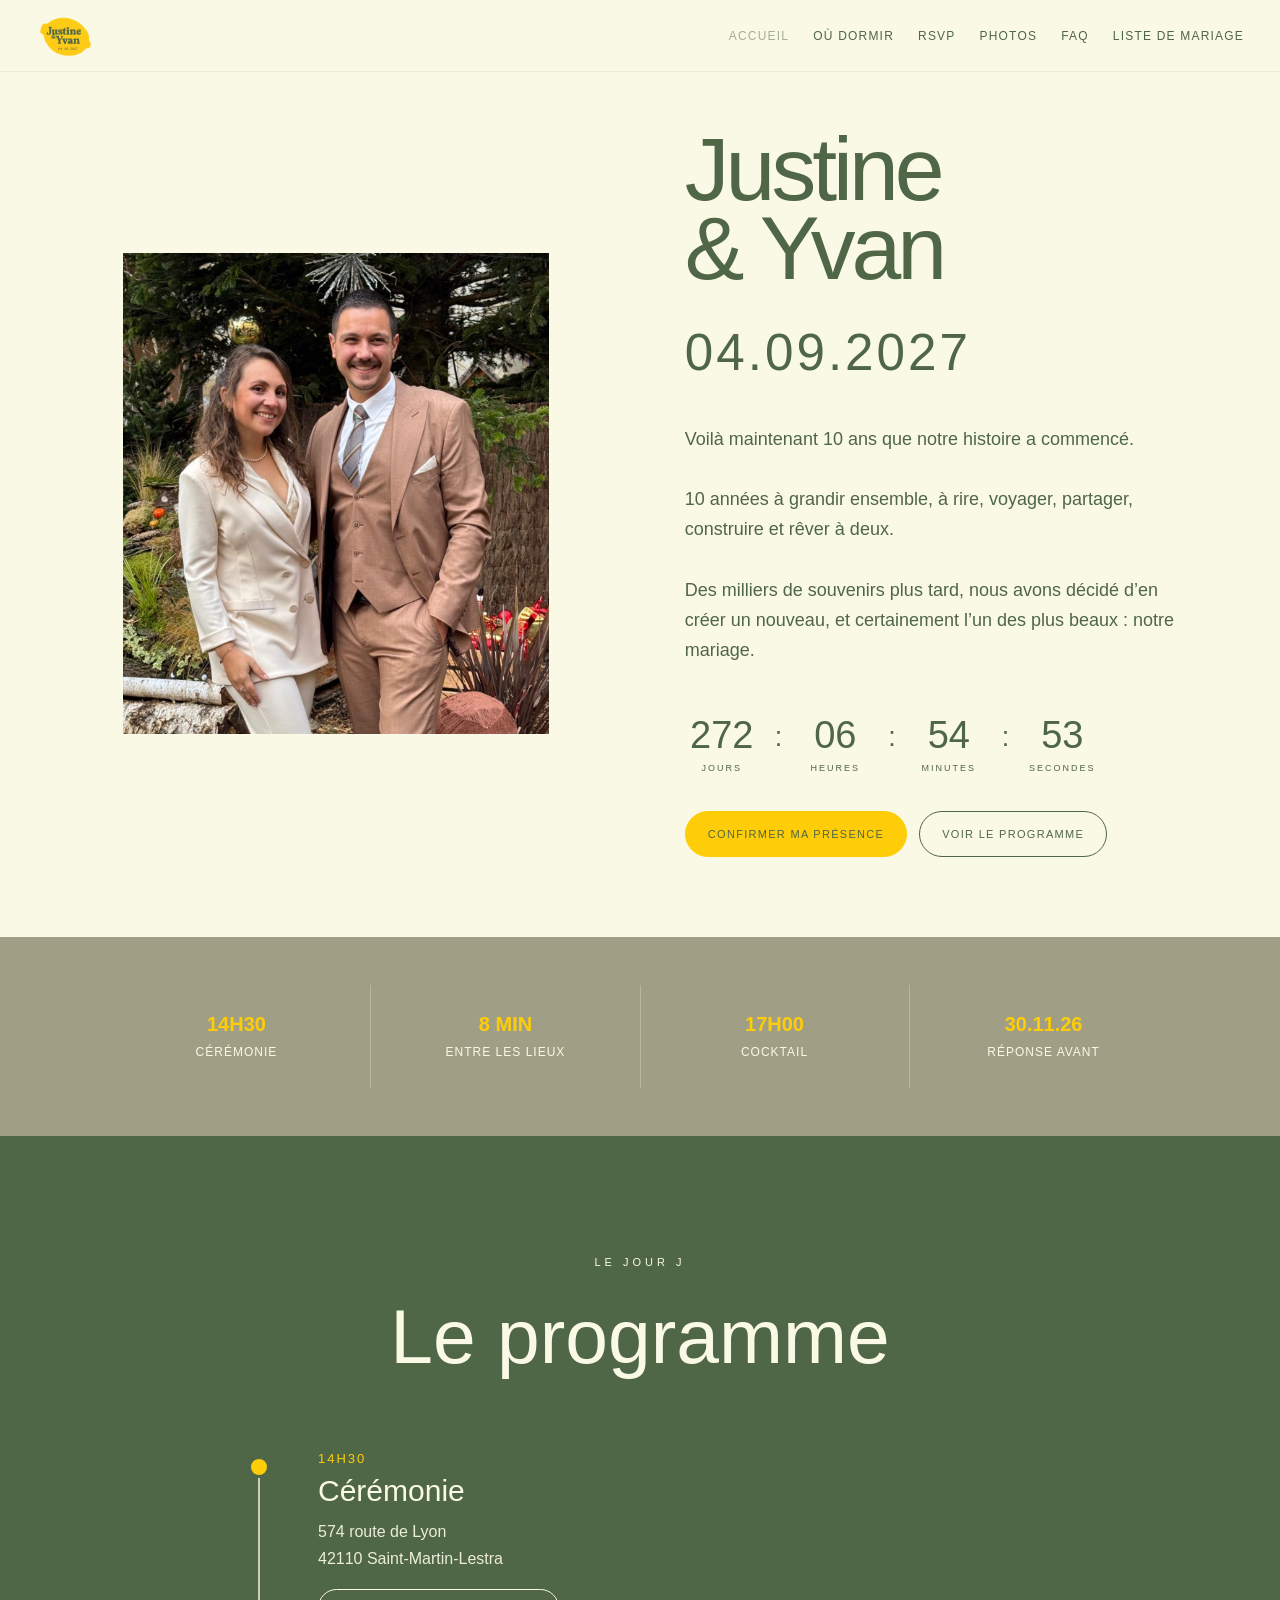
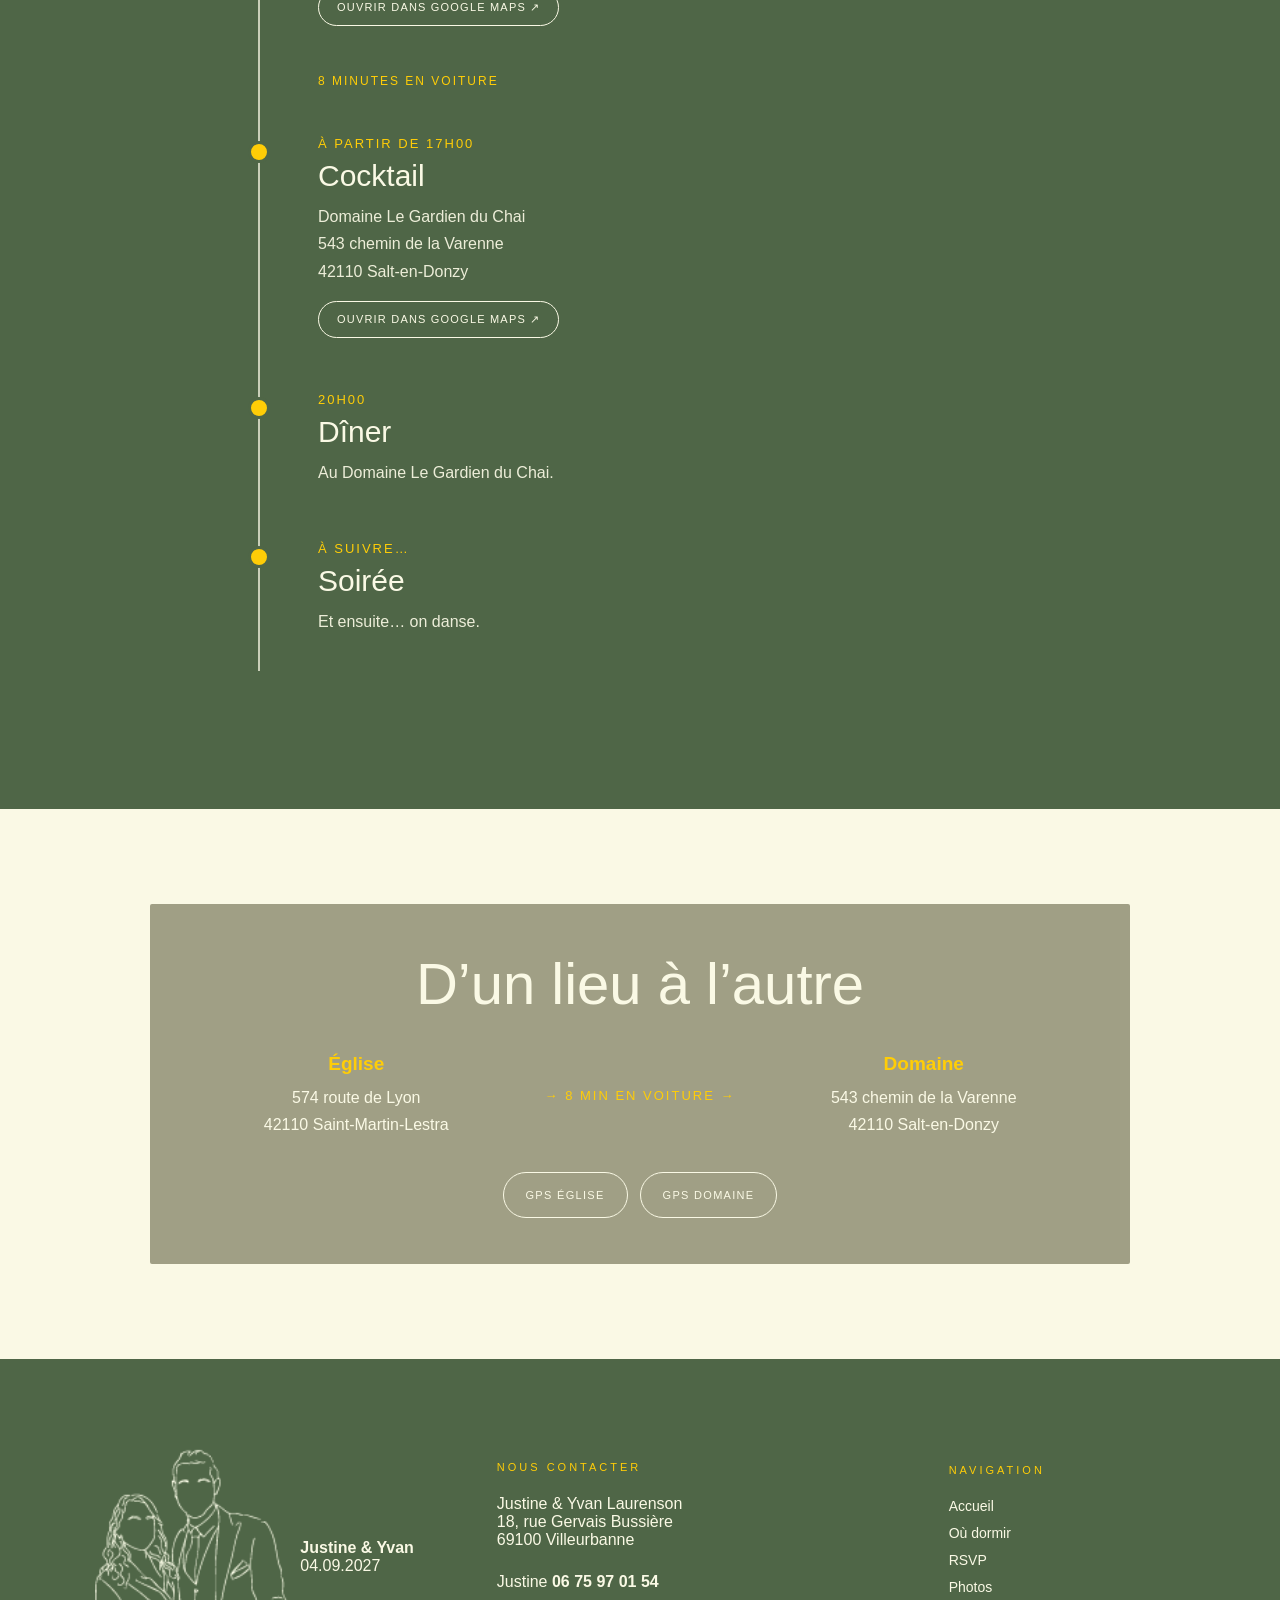
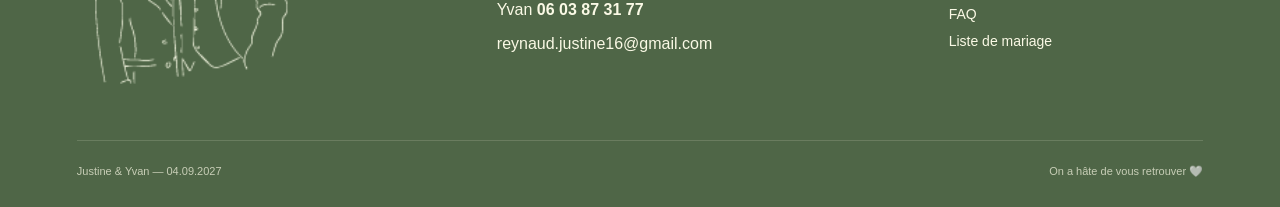
==== commit b91524d8: "Update index.html" ====
--- a/index.html
+++ b/index.html
@@ -737,21 +737,32 @@
 
     <div class="footer-main">
 
-
-        <!-- VISUEL -->
+        <!-- DESSIN -->
 
         <div class="footer-visual">
 
             <img
                 src="./dessin-justine-yvan.png"
-                alt="Dessin de Justine et Yvan"
+                alt="Justine et Yvan"
                 class="footer-couple"
             >
 
-        </div>
-
-
-        <!-- CONTACTS -->
+            <div class="footer-wedding">
+
+                <strong>
+                    Justine & Yvan
+                </strong>
+
+                <span>
+                    04.09.2027
+                </span>
+
+            </div>
+
+        </div>
+
+
+        <!-- CONTACT -->
 
         <div class="footer-contact-block">
 
@@ -759,62 +770,49 @@
                 Nous contacter
             </div>
 
-
-            <div class="footer-contact">
-
-                <p class="footer-address">
-
-                    Justine & Yvan Laurenson
-
-                    <br>
-
-                    18, rue Gervais Bussière
-
-                    <br>
-
-                    69100 Villeurbanne
-
-                </p>
-
-
-                <div class="footer-contact-links">
-
-                    <a href="tel:+33675970154">
-
-                        <span class="footer-contact-name">
-                            Justine
-                        </span>
-
-                        <span>
-                            06 75 97 01 54
-                        </span>
-
-                    </a>
-
-
-                    <a href="tel:+33603873177">
-
-                        <span class="footer-contact-name">
-                            Yvan
-                        </span>
-
-                        <span>
-                            06 03 87 31 77
-                        </span>
-
-                    </a>
-
-
-                    <a
-                        href="mailto:reynaud.justine16@gmail.com"
-                        class="footer-email"
-                    >
-
-                        reynaud.justine16@gmail.com
-
-                    </a>
-
-                </div>
+            <p class="footer-address">
+
+                Justine & Yvan Laurenson<br>
+
+                18, rue Gervais Bussière<br>
+
+                69100 Villeurbanne
+
+            </p>
+
+
+            <div class="footer-contact-links">
+
+                <a href="tel:+33675970154">
+
+                    <span>Justine</span>
+
+                    <strong>
+                        06 75 97 01 54
+                    </strong>
+
+                </a>
+
+
+                <a href="tel:+33603873177">
+
+                    <span>Yvan</span>
+
+                    <strong>
+                        06 03 87 31 77
+                    </strong>
+
+                </a>
+
+
+                <a
+                    href="mailto:reynaud.justine16@gmail.com"
+                    class="footer-email"
+                >
+
+                    reynaud.justine16@gmail.com
+
+                </a>
 
             </div>
 
@@ -829,7 +827,6 @@
                 Navigation
             </div>
 
-
             <div class="footer-links">
 
                 <a href="./index.html">
@@ -859,7 +856,6 @@
             </div>
 
         </div>
-
 
     </div>
 
@@ -871,14 +867,12 @@
         </span>
 
         <span>
-            mariage-justine-yvan.fr
+            On a hâte de vous retrouver 🤍
         </span>
 
     </div>
 
 </footer>
-
-
 <script src="./script.js"></script>
 
 
--- a/style.css
+++ b/style.css
@@ -2448,17 +2448,18 @@
    FOOTER
 ========================================================= */
 
-footer {
-
-    background:
-        var(--green);
-
-    color:
-        var(--cream);
+/* =========================================================
+   FOOTER
+========================================================= */
+
+.site-footer {
+
+    background: var(--green);
+
+    color: var(--cream);
 
     padding:
-
-        64px
+        70px
         6vw
         28px;
 
@@ -2467,172 +2468,450 @@
 
 .footer-main {
 
-    max-width:
-        1200px;
+    width: 100%;
+
+    max-width: 1200px;
+
+    margin: 0 auto;
+
+    display: grid;
+
+    grid-template-columns:
+        1.1fr
+        1.2fr
+        0.8fr;
+
+    gap: 70px;
+
+    align-items: center;
+
+}
+
+
+/* =========================================================
+   DESSIN
+========================================================= */
+
+.footer-visual {
+
+    display: flex;
+
+    justify-content: center;
+
+    align-items: center;
+
+}
+
+
+.footer-couple {
+
+    width: 100%;
+
+    max-width: 300px;
+
+    height: auto;
+
+    object-fit: contain;
+
+}
+
+
+/* =========================================================
+   TITRES
+========================================================= */
+
+.footer-heading {
+
+    color: var(--yellow);
+
+    font-size: 11px;
+
+    letter-spacing: 3px;
+
+    text-transform: uppercase;
+
+    margin-bottom: 22px;
+
+}
+
+
+/* =========================================================
+   CONTACT
+========================================================= */
+
+.footer-contact {
+
+    font-size: 15px;
+
+    line-height: 1.75;
+
+}
+
+
+.footer-address {
 
     margin:
-        auto;
-
-    display:
-        grid;
-
-    grid-template-columns:
-
-        1.4fr
-        1fr
-        1fr;
-
-    gap:
-        58px;
-
-}
-
-
-.footer-logo {
-
-    width:
-        72px;
-
-    margin-bottom:
-        18px;
-
-}
-
-
-.footer-title {
-
-    font-size:
-        28px;
-
-    margin:
-
         0
         0
-        8px;
-
-    font-weight:
-        400;
-
-}
-
-
-.footer-date {
-
-    color:
-        var(--yellow);
-
-    letter-spacing:
-        2px;
-
-}
-
-
-.footer-heading {
-
-    color:
-        var(--yellow);
-
-    font-size:
-        11px;
-
-    letter-spacing:
-        3px;
-
-    text-transform:
-        uppercase;
-
-    margin-bottom:
-        20px;
-
-}
-
+        24px;
+
+}
+
+
+.footer-contact-links {
+
+    display: flex;
+
+    flex-direction: column;
+
+    align-items: flex-start;
+
+    gap: 10px;
+
+}
+
+
+.footer-contact-links a {
+
+    color: var(--cream);
+
+    text-decoration: none;
+
+    transition:
+        opacity 0.2s ease;
+
+}
+
+
+.footer-contact-links a:hover {
+
+    opacity: 0.7;
+
+}
+
+
+.footer-contact-name {
+
+    display: inline-block;
+
+    min-width: 62px;
+
+    color: var(--yellow);
+
+}
+
+
+.footer-email {
+
+    margin-top: 6px;
+
+    overflow-wrap: anywhere;
+
+    word-break: break-word;
+
+}
+
+
+/* =========================================================
+   NAVIGATION
+========================================================= */
 
 .footer-links {
 
-    display:
-        flex;
-
-    flex-direction:
-        column;
-
-    gap:
-        11px;
+    display: flex;
+
+    flex-direction: column;
+
+    align-items: flex-start;
+
+    gap: 11px;
 
 }
 
 
 .footer-links a {
 
-    color:
-        var(--cream);
-
-    text-decoration:
-        none;
+    color: var(--cream);
+
+    text-decoration: none;
+
+    font-size: 14px;
+
+    transition:
+        opacity 0.2s ease;
 
 }
 
 
 .footer-links a:hover {
 
-    opacity:
-        0.7;
-
-}
-
-
-.footer-contact {
-
-    line-height:
-        1.75;
-
-    font-size:
-        14px;
-
-}
-
+    opacity: 0.65;
+
+}
+
+
+/* =========================================================
+   BAS DU FOOTER
+========================================================= */
 
 .footer-bottom {
 
-    max-width:
-        1200px;
+    max-width: 1200px;
 
     margin:
-
-        48px
+        55px
         auto
         0;
 
-    padding-top:
-        20px;
+    padding-top: 22px;
 
     border-top:
-
         1px solid
-
-        rgba(
-            250,
-            249,
-            229,
-            0.24
-        );
-
-    display:
-        flex;
-
-    justify-content:
-        space-between;
-
-    gap:
-        20px;
-
-    font-size:
-        11px;
-
-    opacity:
-        0.72;
-
-}
-
+        rgba(250, 249, 229, 0.22);
+
+    display: flex;
+
+    justify-content: space-between;
+
+    align-items: center;
+
+    gap: 20px;
+
+    font-size: 11px;
+
+    line-height: 1.5;
+
+    opacity: 0.7;
+
+}
+
+
+/* =========================================================
+   TABLETTE
+========================================================= */
+
+@media (max-width: 900px) {
+
+    .footer-main {
+
+        grid-template-columns:
+            1fr
+            1fr;
+
+        gap: 50px;
+
+    }
+
+
+    .footer-visual {
+
+        align-self: start;
+
+    }
+
+
+    .footer-navigation {
+
+        grid-column: 1 / -1;
+
+    }
+
+
+    .footer-navigation
+    .footer-links {
+
+        flex-direction: row;
+
+        flex-wrap: wrap;
+
+        gap:
+            12px
+            24px;
+
+    }
+
+}
+
+
+/* =========================================================
+   MOBILE
+========================================================= */
+
+@media (max-width: 700px) {
+
+    .site-footer {
+
+        padding:
+            50px
+            22px
+            24px;
+
+    }
+
+
+    .footer-main {
+
+        display: flex;
+
+        flex-direction: column;
+
+        align-items: center;
+
+        gap: 42px;
+
+        text-align: center;
+
+    }
+
+
+    .footer-visual {
+
+        width: 100%;
+
+    }
+
+
+    .footer-couple {
+
+        width: 82%;
+
+        max-width: 280px;
+
+        margin: 0 auto;
+
+    }
+
+
+    .footer-contact-block {
+
+        width: 100%;
+
+    }
+
+
+    .footer-contact {
+
+        width: 100%;
+
+    }
+
+
+    .footer-address {
+
+        font-size: 15px;
+
+        line-height: 1.65;
+
+    }
+
+
+    .footer-contact-links {
+
+        width: 100%;
+
+        align-items: stretch;
+
+        gap: 8px;
+
+    }
+
+
+    .footer-contact-links a {
+
+        display: flex;
+
+        justify-content: center;
+
+        align-items: center;
+
+        flex-wrap: wrap;
+
+        gap: 6px;
+
+        min-height: 44px;
+
+        padding:
+            8px
+            10px;
+
+        border-bottom:
+            1px solid
+            rgba(250, 249, 229, 0.14);
+
+        font-size: 15px;
+
+    }
+
+
+    .footer-contact-name {
+
+        min-width: auto;
+
+    }
+
+
+    .footer-email {
+
+        display: block !important;
+
+        width: 100%;
+
+        overflow-wrap: anywhere;
+
+        word-break: break-word;
+
+    }
+
+
+    .footer-navigation {
+
+        width: 100%;
+
+    }
+
+
+    .footer-navigation
+    .footer-links {
+
+        display: flex;
+
+        flex-direction: row;
+
+        justify-content: center;
+
+        align-items: center;
+
+        flex-wrap: wrap;
+
+        gap:
+            11px
+            20px;
+
+    }
+
+
+    .footer-links a {
+
+        font-size: 13px;
+
+    }
+
+
+    .footer-bottom {
+
+        margin-top: 42px;
+
+        flex-direction: column;
+
+        justify-content: center;
+
+        text-align: center;
+
+        gap: 7px;
+
+    }
+
+}
 
 /* =========================================================
    TABLETTES
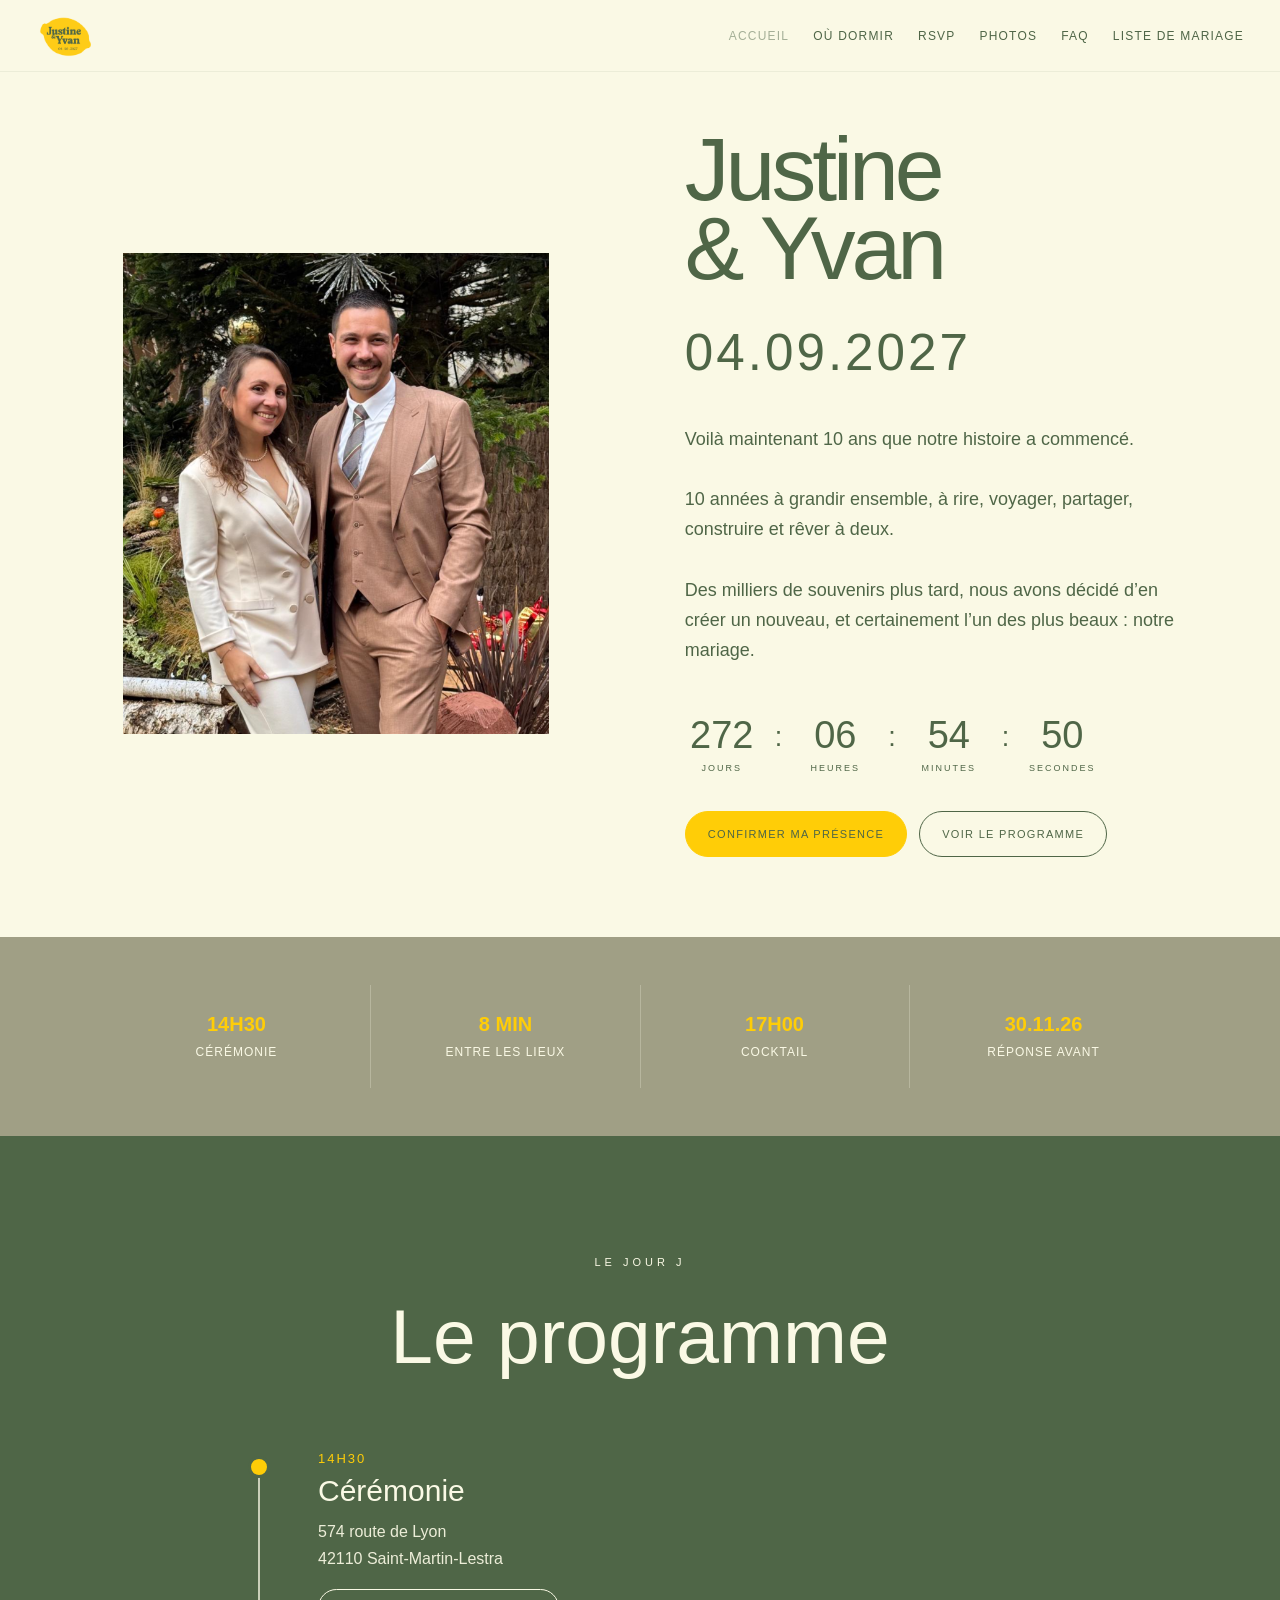
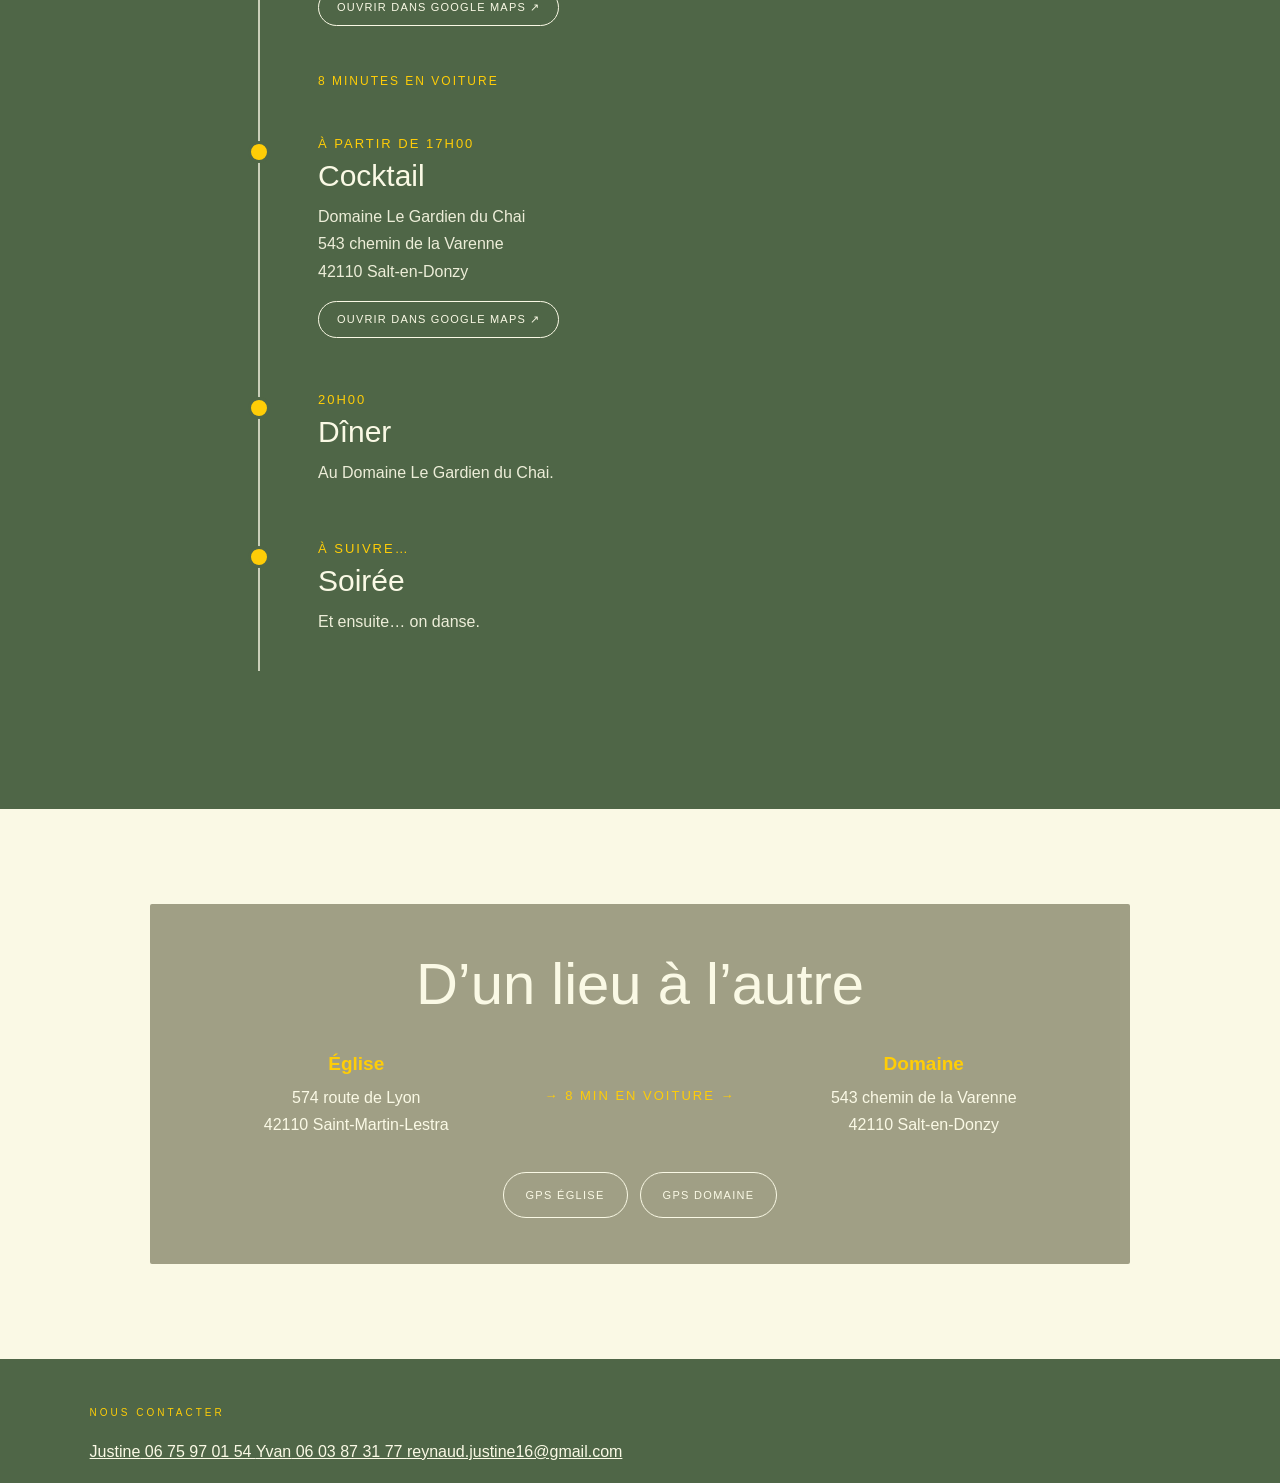
==== commit 1ea01ae8: "Update index.html" ====
--- a/index.html
+++ b/index.html
@@ -735,140 +735,32 @@
 
 <footer class="site-footer">
 
-    <div class="footer-main">
-
-        <!-- DESSIN -->
-
-        <div class="footer-visual">
-
-            <img
-                src="./dessin-justine-yvan.png"
-                alt="Justine et Yvan"
-                class="footer-couple"
+    <div class="footer-simple">
+
+        <div class="footer-heading">
+            Nous contacter
+        </div>
+
+        <div class="footer-contacts">
+
+            <a href="tel:+33675970154">
+                <span>Justine</span>
+                06 75 97 01 54
+            </a>
+
+            <a href="tel:+33603873177">
+                <span>Yvan</span>
+                06 03 87 31 77
+            </a>
+
+            <a
+                href="mailto:reynaud.justine16@gmail.com"
+                class="footer-email"
             >
-
-            <div class="footer-wedding">
-
-                <strong>
-                    Justine & Yvan
-                </strong>
-
-                <span>
-                    04.09.2027
-                </span>
-
-            </div>
-
-        </div>
-
-
-        <!-- CONTACT -->
-
-        <div class="footer-contact-block">
-
-            <div class="footer-heading">
-                Nous contacter
-            </div>
-
-            <p class="footer-address">
-
-                Justine & Yvan Laurenson<br>
-
-                18, rue Gervais Bussière<br>
-
-                69100 Villeurbanne
-
-            </p>
-
-
-            <div class="footer-contact-links">
-
-                <a href="tel:+33675970154">
-
-                    <span>Justine</span>
-
-                    <strong>
-                        06 75 97 01 54
-                    </strong>
-
-                </a>
-
-
-                <a href="tel:+33603873177">
-
-                    <span>Yvan</span>
-
-                    <strong>
-                        06 03 87 31 77
-                    </strong>
-
-                </a>
-
-
-                <a
-                    href="mailto:reynaud.justine16@gmail.com"
-                    class="footer-email"
-                >
-
-                    reynaud.justine16@gmail.com
-
-                </a>
-
-            </div>
-
-        </div>
-
-
-        <!-- NAVIGATION -->
-
-        <div class="footer-navigation">
-
-            <div class="footer-heading">
-                Navigation
-            </div>
-
-            <div class="footer-links">
-
-                <a href="./index.html">
-                    Accueil
-                </a>
-
-                <a href="./dormir.html">
-                    Où dormir
-                </a>
-
-                <a href="./rsvp.html">
-                    RSVP
-                </a>
-
-                <a href="./photos.html">
-                    Photos
-                </a>
-
-                <a href="./faq.html">
-                    FAQ
-                </a>
-
-                <a href="./liste.html">
-                    Liste de mariage
-                </a>
-
-            </div>
-
-        </div>
-
-    </div>
-
-
-    <div class="footer-bottom">
-
-        <span>
-            Justine & Yvan — 04.09.2027
-        </span>
-
-        <span>
-            On a hâte de vous retrouver 🤍
-        </span>
+                reynaud.justine16@gmail.com
+            </a>
+
+        </div>
 
     </div>
 
--- a/style.css
+++ b/style.css
@@ -2452,16 +2452,17 @@
    FOOTER
 ========================================================= */
 
+/* =========================================================
+   FOOTER — VERSION FINALE
+========================================================= */
+
 .site-footer {
 
     background: var(--green);
 
     color: var(--cream);
 
-    padding:
-        70px
-        6vw
-        28px;
+    padding: 48px 7vw 22px;
 
 }
 
@@ -2470,16 +2471,16 @@
 
     width: 100%;
 
-    max-width: 1200px;
+    max-width: 1180px;
 
     margin: 0 auto;
 
     display: grid;
 
     grid-template-columns:
-        1.1fr
-        1.2fr
-        0.8fr;
+        260px
+        minmax(260px, 1fr)
+        190px;
 
     gap: 70px;
 
@@ -2496,22 +2497,59 @@
 
     display: flex;
 
+    flex-direction: column;
+
+    align-items: center;
+
     justify-content: center;
 
-    align-items: center;
+    text-align: center;
 
 }
 
 
 .footer-couple {
 
-    width: 100%;
-
-    max-width: 300px;
+    display: block;
+
+    width: 220px;
+
+    max-width: 100%;
 
     height: auto;
 
-    object-fit: contain;
+    margin: 0 auto 18px;
+
+}
+
+
+.footer-wedding {
+
+    display: flex;
+
+    flex-direction: column;
+
+    gap: 5px;
+
+}
+
+
+.footer-wedding strong {
+
+    font-size: 21px;
+
+    font-weight: 400;
+
+}
+
+
+.footer-wedding span {
+
+    color: var(--yellow);
+
+    font-size: 12px;
+
+    letter-spacing: 2px;
 
 }
 
@@ -2522,41 +2560,37 @@
 
 .footer-heading {
 
+    margin-bottom: 20px;
+
     color: var(--yellow);
 
-    font-size: 11px;
+    font-size: 10px;
 
     letter-spacing: 3px;
 
     text-transform: uppercase;
 
-    margin-bottom: 22px;
-
 }
 
 
 /* =========================================================
-   CONTACT
+   ADRESSE
 ========================================================= */
 
-.footer-contact {
+.footer-address {
+
+    margin: 0 0 22px;
 
     font-size: 15px;
 
-    line-height: 1.75;
-
-}
-
-
-.footer-address {
-
-    margin:
-        0
-        0
-        24px;
-
-}
-
+    line-height: 1.65;
+
+}
+
+
+/* =========================================================
+   CONTACTS
+========================================================= */
 
 .footer-contact-links {
 
@@ -2564,21 +2598,43 @@
 
     flex-direction: column;
 
-    align-items: flex-start;
+    gap: 9px;
+
+}
+
+
+.footer-contact-links a {
+
+    color: var(--cream);
+
+    text-decoration: none;
+
+}
+
+
+.footer-contact-links a:not(.footer-email) {
+
+    display: grid;
+
+    grid-template-columns: 65px 1fr;
+
+    align-items: center;
 
     gap: 10px;
 
 }
 
 
-.footer-contact-links a {
-
-    color: var(--cream);
-
-    text-decoration: none;
-
-    transition:
-        opacity 0.2s ease;
+.footer-contact-links a span {
+
+    color: var(--yellow);
+
+}
+
+
+.footer-contact-links a strong {
+
+    font-weight: 400;
 
 }
 
@@ -2590,24 +2646,13 @@
 }
 
 
-.footer-contact-name {
+.footer-email {
 
     display: inline-block;
 
-    min-width: 62px;
-
-    color: var(--yellow);
-
-}
-
-
-.footer-email {
-
-    margin-top: 6px;
+    margin-top: 5px;
 
     overflow-wrap: anywhere;
-
-    word-break: break-word;
 
 }
 
@@ -2622,9 +2667,7 @@
 
     flex-direction: column;
 
-    align-items: flex-start;
-
-    gap: 11px;
+    gap: 9px;
 
 }
 
@@ -2636,9 +2679,6 @@
     text-decoration: none;
 
     font-size: 14px;
-
-    transition:
-        opacity 0.2s ease;
 
 }
 
@@ -2656,18 +2696,17 @@
 
 .footer-bottom {
 
-    max-width: 1200px;
-
-    margin:
-        55px
-        auto
-        0;
-
-    padding-top: 22px;
+    width: 100%;
+
+    max-width: 1180px;
+
+    margin: 38px auto 0;
+
+    padding-top: 18px;
 
     border-top:
         1px solid
-        rgba(250, 249, 229, 0.22);
+        rgba(250, 249, 229, 0.2);
 
     display: flex;
 
@@ -2677,7 +2716,7 @@
 
     gap: 20px;
 
-    font-size: 11px;
+    font-size: 10px;
 
     line-height: 1.5;
 
@@ -2695,17 +2734,17 @@
     .footer-main {
 
         grid-template-columns:
-            1fr
+            200px
             1fr;
 
-        gap: 50px;
-
-    }
-
-
-    .footer-visual {
-
-        align-self: start;
+        gap: 45px;
+
+    }
+
+
+    .footer-couple {
+
+        width: 180px;
 
     }
 
@@ -2714,19 +2753,20 @@
 
         grid-column: 1 / -1;
 
-    }
-
-
-    .footer-navigation
-    .footer-links {
+        text-align: center;
+
+    }
+
+
+    .footer-navigation .footer-links {
 
         flex-direction: row;
 
+        justify-content: center;
+
         flex-wrap: wrap;
 
-        gap:
-            12px
-            24px;
+        gap: 10px 22px;
 
     }
 
@@ -2742,9 +2782,9 @@
     .site-footer {
 
         padding:
-            50px
-            22px
-            24px;
+            42px
+            20px
+            22px;
 
     }
 
@@ -2757,7 +2797,7 @@
 
         align-items: center;
 
-        gap: 42px;
+        gap: 38px;
 
         text-align: center;
 
@@ -2773,11 +2813,18 @@
 
     .footer-couple {
 
-        width: 82%;
-
-        max-width: 280px;
-
-        margin: 0 auto;
+        width: 175px;
+
+        max-width: 75vw;
+
+        margin-bottom: 14px;
+
+    }
+
+
+    .footer-wedding strong {
+
+        font-size: 22px;
 
     }
 
@@ -2786,37 +2833,35 @@
 
         width: 100%;
 
-    }
-
-
-    .footer-contact {
+        max-width: 360px;
+
+    }
+
+
+    .footer-heading {
+
+        margin-bottom: 17px;
+
+    }
+
+
+    .footer-address {
+
+        font-size: 15px;
+
+    }
+
+
+    .footer-contact-links {
 
         width: 100%;
 
-    }
-
-
-    .footer-address {
-
-        font-size: 15px;
-
-        line-height: 1.65;
-
-    }
-
-
-    .footer-contact-links {
-
-        width: 100%;
-
-        align-items: stretch;
-
-        gap: 8px;
-
-    }
-
-
-    .footer-contact-links a {
+        gap: 4px;
+
+    }
+
+
+    .footer-contact-links a:not(.footer-email) {
 
         display: flex;
 
@@ -2824,26 +2869,20 @@
 
         align-items: center;
 
-        flex-wrap: wrap;
-
-        gap: 6px;
+        gap: 10px;
 
         min-height: 44px;
 
-        padding:
-            8px
-            10px;
+        padding: 6px 0;
 
         border-bottom:
             1px solid
-            rgba(250, 249, 229, 0.14);
-
-        font-size: 15px;
-
-    }
-
-
-    .footer-contact-name {
+            rgba(250, 249, 229, 0.12);
+
+    }
+
+
+    .footer-contact-links a span {
 
         min-width: auto;
 
@@ -2852,14 +2891,18 @@
 
     .footer-email {
 
-        display: block !important;
+        display: block;
 
         width: 100%;
 
+        min-height: 44px;
+
+        padding-top: 12px;
+
+        font-size: 14px;
+
         overflow-wrap: anywhere;
 
-        word-break: break-word;
-
     }
 
 
@@ -2870,8 +2913,7 @@
     }
 
 
-    .footer-navigation
-    .footer-links {
+    .footer-navigation .footer-links {
 
         display: flex;
 
@@ -2879,13 +2921,9 @@
 
         justify-content: center;
 
-        align-items: center;
-
         flex-wrap: wrap;
 
-        gap:
-            11px
-            20px;
+        gap: 12px 20px;
 
     }
 
@@ -2899,20 +2937,21 @@
 
     .footer-bottom {
 
-        margin-top: 42px;
+        margin-top: 36px;
+
+        padding-top: 18px;
 
         flex-direction: column;
 
         justify-content: center;
 
+        gap: 5px;
+
         text-align: center;
 
-        gap: 7px;
-
-    }
-
-}
-
+    }
+
+}
 /* =========================================================
    TABLETTES
 ========================================================= */
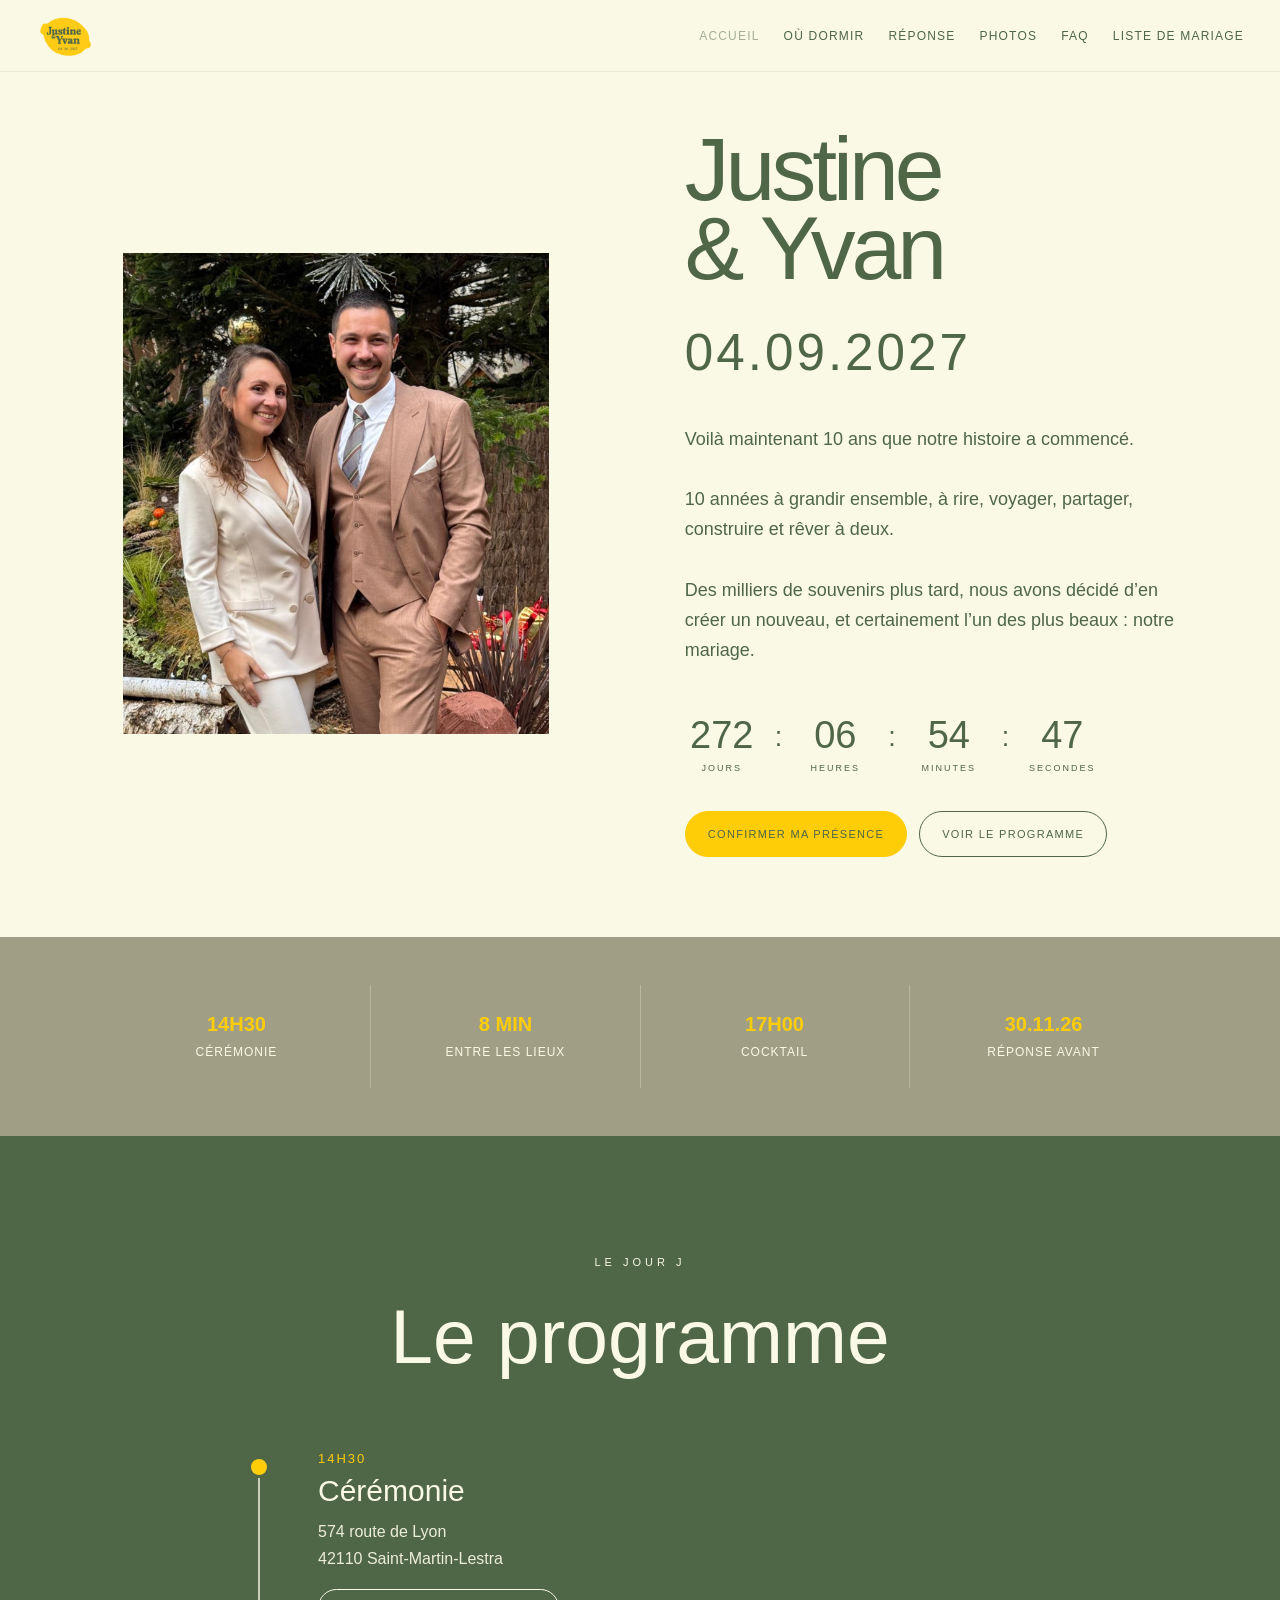
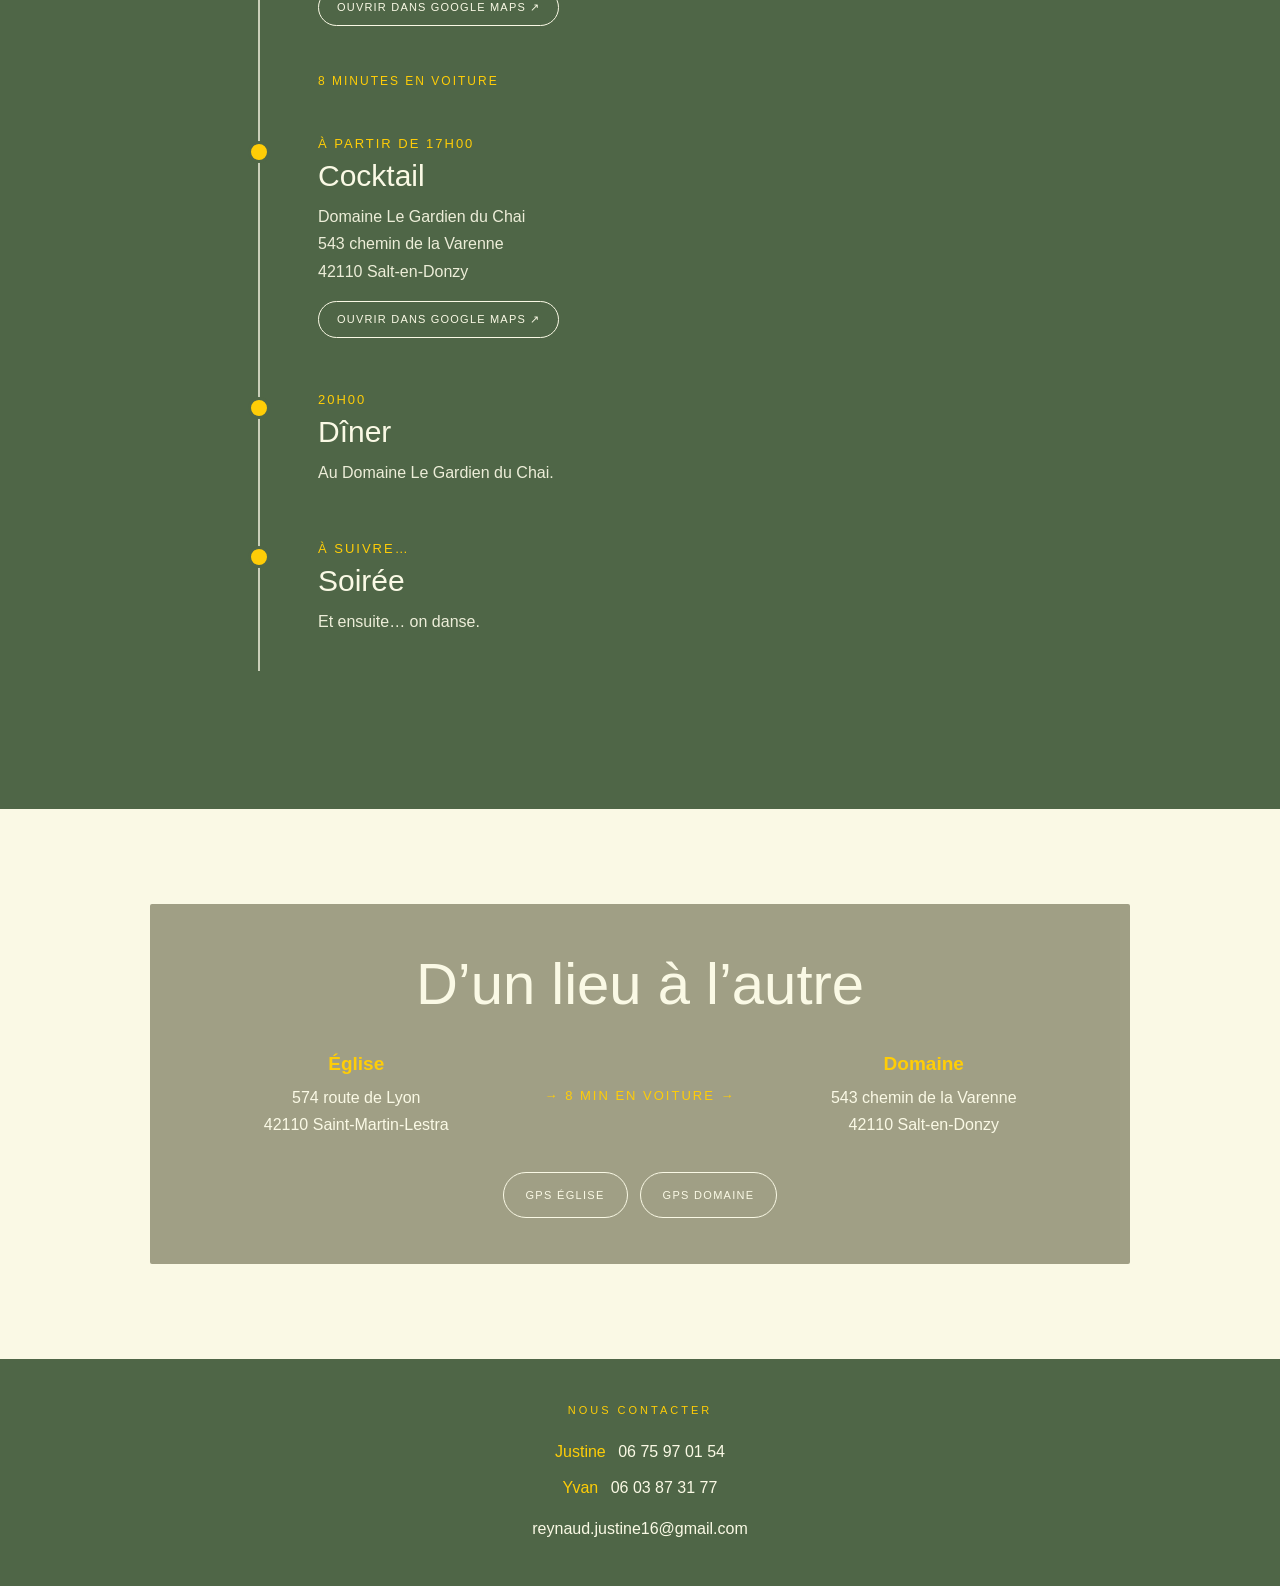
==== commit 3f09763c: "Update index.html" ====
--- a/index.html
+++ b/index.html
@@ -101,7 +101,7 @@
         </a>
 
         <a href="./rsvp.html">
-            RSVP
+            Réponse
         </a>
 
         <a href="./photos.html">
--- a/style.css
+++ b/style.css
@@ -2452,323 +2452,96 @@
    FOOTER
 ========================================================= */
 
-/* =========================================================
-   FOOTER — VERSION FINALE
-========================================================= */
-
 .site-footer {
 
     background: var(--green);
 
     color: var(--cream);
 
-    padding: 48px 7vw 22px;
-
-}
-
-
-.footer-main {
+    padding: 45px 22px;
+
+}
+
+
+.footer-simple {
 
     width: 100%;
 
-    max-width: 1180px;
+    max-width: 600px;
 
     margin: 0 auto;
 
-    display: grid;
-
-    grid-template-columns:
-        260px
-        minmax(260px, 1fr)
-        190px;
-
-    gap: 70px;
+    text-align: center;
+
+}
+
+
+.footer-heading {
+
+    margin-bottom: 24px;
+
+    color: var(--yellow);
+
+    font-size: 11px;
+
+    letter-spacing: 3px;
+
+    text-transform: uppercase;
+
+}
+
+
+.footer-contacts {
+
+    display: flex;
+
+    flex-direction: column;
 
     align-items: center;
 
-}
-
-
-/* =========================================================
-   DESSIN
-========================================================= */
-
-.footer-visual {
-
-    display: flex;
-
-    flex-direction: column;
-
-    align-items: center;
-
-    justify-content: center;
-
-    text-align: center;
-
-}
-
-
-.footer-couple {
-
-    display: block;
-
-    width: 220px;
-
-    max-width: 100%;
-
-    height: auto;
-
-    margin: 0 auto 18px;
-
-}
-
-
-.footer-wedding {
-
-    display: flex;
-
-    flex-direction: column;
-
-    gap: 5px;
-
-}
-
-
-.footer-wedding strong {
-
-    font-size: 21px;
-
-    font-weight: 400;
-
-}
-
-
-.footer-wedding span {
+    gap: 12px;
+
+}
+
+
+.footer-contacts a {
+
+    color: var(--cream);
+
+    text-decoration: none;
+
+    font-size: 16px;
+
+    line-height: 1.5;
+
+    transition: opacity 0.2s ease;
+
+}
+
+
+.footer-contacts a:hover {
+
+    opacity: 0.65;
+
+}
+
+
+.footer-contacts a span {
+
+    margin-right: 8px;
 
     color: var(--yellow);
 
-    font-size: 12px;
-
-    letter-spacing: 2px;
-
-}
-
-
-/* =========================================================
-   TITRES
-========================================================= */
-
-.footer-heading {
-
-    margin-bottom: 20px;
-
-    color: var(--yellow);
-
-    font-size: 10px;
-
-    letter-spacing: 3px;
-
-    text-transform: uppercase;
-
-}
-
-
-/* =========================================================
-   ADRESSE
-========================================================= */
-
-.footer-address {
-
-    margin: 0 0 22px;
-
-    font-size: 15px;
-
-    line-height: 1.65;
-
-}
-
-
-/* =========================================================
-   CONTACTS
-========================================================= */
-
-.footer-contact-links {
-
-    display: flex;
-
-    flex-direction: column;
-
-    gap: 9px;
-
-}
-
-
-.footer-contact-links a {
-
-    color: var(--cream);
-
-    text-decoration: none;
-
-}
-
-
-.footer-contact-links a:not(.footer-email) {
-
-    display: grid;
-
-    grid-template-columns: 65px 1fr;
-
-    align-items: center;
-
-    gap: 10px;
-
-}
-
-
-.footer-contact-links a span {
-
-    color: var(--yellow);
-
-}
-
-
-.footer-contact-links a strong {
-
-    font-weight: 400;
-
-}
-
-
-.footer-contact-links a:hover {
-
-    opacity: 0.7;
-
 }
 
 
 .footer-email {
 
-    display: inline-block;
-
     margin-top: 5px;
 
     overflow-wrap: anywhere;
 
-}
-
-
-/* =========================================================
-   NAVIGATION
-========================================================= */
-
-.footer-links {
-
-    display: flex;
-
-    flex-direction: column;
-
-    gap: 9px;
-
-}
-
-
-.footer-links a {
-
-    color: var(--cream);
-
-    text-decoration: none;
-
-    font-size: 14px;
-
-}
-
-
-.footer-links a:hover {
-
-    opacity: 0.65;
-
-}
-
-
-/* =========================================================
-   BAS DU FOOTER
-========================================================= */
-
-.footer-bottom {
-
-    width: 100%;
-
-    max-width: 1180px;
-
-    margin: 38px auto 0;
-
-    padding-top: 18px;
-
-    border-top:
-        1px solid
-        rgba(250, 249, 229, 0.2);
-
-    display: flex;
-
-    justify-content: space-between;
-
-    align-items: center;
-
-    gap: 20px;
-
-    font-size: 10px;
-
-    line-height: 1.5;
-
-    opacity: 0.7;
-
-}
-
-
-/* =========================================================
-   TABLETTE
-========================================================= */
-
-@media (max-width: 900px) {
-
-    .footer-main {
-
-        grid-template-columns:
-            200px
-            1fr;
-
-        gap: 45px;
-
-    }
-
-
-    .footer-couple {
-
-        width: 180px;
-
-    }
-
-
-    .footer-navigation {
-
-        grid-column: 1 / -1;
-
-        text-align: center;
-
-    }
-
-
-    .footer-navigation .footer-links {
-
-        flex-direction: row;
-
-        justify-content: center;
-
-        flex-wrap: wrap;
-
-        gap: 10px 22px;
-
-    }
+    word-break: break-word;
 
 }
 
@@ -2782,172 +2555,65 @@
     .site-footer {
 
         padding:
-            42px
-            20px
-            22px;
-
-    }
-
-
-    .footer-main {
+            38px
+            20px;
+
+    }
+
+
+    .footer-heading {
+
+        margin-bottom: 18px;
+
+    }
+
+
+    .footer-contacts {
+
+        width: 100%;
+
+        gap: 0;
+
+    }
+
+
+    .footer-contacts a {
 
         display: flex;
 
-        flex-direction: column;
+        justify-content: center;
 
         align-items: center;
 
-        gap: 38px;
-
-        text-align: center;
-
-    }
-
-
-    .footer-visual {
+        flex-wrap: wrap;
+
+        gap: 6px;
 
         width: 100%;
 
-    }
-
-
-    .footer-couple {
-
-        width: 175px;
-
-        max-width: 75vw;
-
-        margin-bottom: 14px;
-
-    }
-
-
-    .footer-wedding strong {
-
-        font-size: 22px;
-
-    }
-
-
-    .footer-contact-block {
-
-        width: 100%;
-
-        max-width: 360px;
-
-    }
-
-
-    .footer-heading {
-
-        margin-bottom: 17px;
-
-    }
-
-
-    .footer-address {
+        min-height: 48px;
+
+        padding: 9px 5px;
 
         font-size: 15px;
 
     }
 
 
-    .footer-contact-links {
-
-        width: 100%;
-
-        gap: 4px;
-
-    }
-
-
-    .footer-contact-links a:not(.footer-email) {
-
-        display: flex;
-
-        justify-content: center;
-
-        align-items: center;
-
-        gap: 10px;
-
-        min-height: 44px;
-
-        padding: 6px 0;
-
-        border-bottom:
-            1px solid
-            rgba(250, 249, 229, 0.12);
-
-    }
-
-
-    .footer-contact-links a span {
-
-        min-width: auto;
+    .footer-contacts a span {
+
+        margin-right: 0;
 
     }
 
 
     .footer-email {
 
-        display: block;
-
-        width: 100%;
-
-        min-height: 44px;
-
-        padding-top: 12px;
-
         font-size: 14px;
 
         overflow-wrap: anywhere;
 
-    }
-
-
-    .footer-navigation {
-
-        width: 100%;
-
-    }
-
-
-    .footer-navigation .footer-links {
-
-        display: flex;
-
-        flex-direction: row;
-
-        justify-content: center;
-
-        flex-wrap: wrap;
-
-        gap: 12px 20px;
-
-    }
-
-
-    .footer-links a {
-
-        font-size: 13px;
-
-    }
-
-
-    .footer-bottom {
-
-        margin-top: 36px;
-
-        padding-top: 18px;
-
-        flex-direction: column;
-
-        justify-content: center;
-
-        gap: 5px;
-
-        text-align: center;
+        word-break: break-word;
 
     }
 
@@ -3477,3 +3143,906 @@
 
 
 }
+
+/* =========================================================
+   PAGE PHOTOS — WEDSHOOTS
+========================================================= */
+
+.photos-hero {
+    padding-bottom: 60px;
+}
+
+
+/* =========================================================
+   CARTE WEDSHOOTS
+========================================================= */
+
+.wedshoots-section {
+    padding: 0 8vw 110px;
+}
+
+.wedshoots-card {
+    width: 100%;
+    max-width: 850px;
+    margin: 0 auto;
+    padding: 65px 55px;
+    background: var(--green);
+    color: var(--cream);
+    text-align: center;
+}
+
+.wedshoots-small-title {
+    margin-bottom: 20px;
+    color: var(--yellow);
+    font-size: 10px;
+    letter-spacing: 4px;
+    text-transform: uppercase;
+}
+
+.wedshoots-card h2 {
+    margin: 0;
+    font-size: clamp(36px, 5vw, 58px);
+    font-weight: 400;
+    line-height: 1.05;
+}
+
+.wedshoots-intro {
+    max-width: 610px;
+    margin: 28px auto 0;
+    font-size: 17px;
+    line-height: 1.7;
+}
+
+
+/* BOUTON */
+
+.wedshoots-button {
+    display: inline-flex;
+    align-items: center;
+    justify-content: center;
+
+    min-height: 52px;
+
+    margin-top: 35px;
+    padding: 0 30px;
+
+    background: var(--yellow);
+    color: var(--green);
+
+    border-radius: 999px;
+
+    text-decoration: none;
+
+    font-size: 12px;
+    font-weight: 500;
+
+    letter-spacing: 1.5px;
+    text-transform: uppercase;
+
+    transition:
+        transform .2s ease,
+        opacity .2s ease;
+}
+
+.wedshoots-button:hover {
+    transform: translateY(-2px);
+    opacity: .9;
+}
+
+.wedshoots-mobile-note {
+    margin: 15px auto 0;
+    font-size: 12px;
+    line-height: 1.5;
+    opacity: .75;
+}
+
+
+/* CODE ALBUM */
+
+.album-code-box {
+    max-width: 390px;
+    margin: 38px auto 0;
+    padding: 22px;
+
+    border:
+        1px solid
+        rgba(250, 249, 229, .35);
+}
+
+.album-code-box span {
+    display: block;
+
+    margin-bottom: 8px;
+
+    font-size: 10px;
+    letter-spacing: 2px;
+    text-transform: uppercase;
+
+    opacity: .75;
+}
+
+.album-code-box strong {
+    display: block;
+
+    color: var(--yellow);
+
+    font-size: clamp(22px, 4vw, 30px);
+    font-weight: 400;
+
+    letter-spacing: 2px;
+
+    overflow-wrap: anywhere;
+}
+
+
+/* QR CODE */
+
+.wedshoots-qr {
+    margin-top: 42px;
+}
+
+.qr-title {
+    margin-bottom: 15px;
+
+    font-size: 11px;
+    letter-spacing: 2px;
+    text-transform: uppercase;
+}
+
+.qr-box {
+    width: 180px;
+    height: 180px;
+
+    margin: 0 auto;
+
+    padding: 10px;
+
+    background: white;
+}
+
+.qr-box img {
+    width: 100%;
+    height: 100%;
+
+    object-fit: contain;
+}
+
+.wedshoots-qr p {
+    margin: 13px 0 0;
+
+    font-size: 11px;
+    opacity: .65;
+}
+
+.wedshoots-message {
+    margin-top: 42px;
+
+    color: var(--yellow);
+
+    font-size: 18px;
+    line-height: 1.6;
+}
+
+
+/* =========================================================
+   GALERIE
+========================================================= */
+
+.memories-section {
+    padding: 95px 6vw 120px;
+
+    background: var(--cream);
+}
+
+.memories-heading {
+    margin-bottom: 55px;
+
+    text-align: center;
+}
+
+.memories-heading h2 {
+    margin: 0;
+
+    color: var(--green);
+
+    font-size: clamp(40px, 6vw, 68px);
+    font-weight: 400;
+
+    line-height: 1;
+}
+
+
+/* GALERIE TYPE ALBUM */
+
+.memory-gallery {
+    width: 100%;
+    max-width: 1150px;
+
+    margin: 0 auto;
+
+    display: grid;
+
+    grid-template-columns:
+        repeat(12, 1fr);
+
+    grid-auto-rows: 70px;
+
+    gap: 18px;
+}
+
+.memory-photo {
+    margin: 0;
+
+    overflow: hidden;
+
+    background: var(--khaki);
+}
+
+.memory-photo img {
+    width: 100%;
+    height: 100%;
+
+    object-fit: cover;
+
+    transition:
+        transform .4s ease;
+}
+
+.memory-photo:hover img {
+    transform: scale(1.025);
+}
+
+
+/* DISPOSITION ASYMÉTRIQUE */
+
+.memory-photo-1 {
+    grid-column: 1 / 5;
+    grid-row: 1 / 7;
+}
+
+.memory-photo-2 {
+    grid-column: 5 / 9;
+    grid-row: 1 / 5;
+}
+
+.memory-photo-3 {
+    grid-column: 9 / 13;
+    grid-row: 1 / 7;
+}
+
+.memory-photo-4 {
+    grid-column: 5 / 9;
+    grid-row: 5 / 10;
+}
+
+.memory-photo-5 {
+    grid-column: 1 / 5;
+    grid-row: 7 / 12;
+}
+
+
+/* =========================================================
+   PHOTOS — TABLETTE
+========================================================= */
+
+@media (max-width: 900px) {
+
+    .memory-gallery {
+        grid-auto-rows: 60px;
+    }
+
+}
+
+
+/* =========================================================
+   PHOTOS — MOBILE
+========================================================= */
+
+@media (max-width: 700px) {
+
+    .photos-hero {
+        padding-bottom: 45px;
+    }
+
+
+    .wedshoots-section {
+        padding:
+            0
+            20px
+            75px;
+    }
+
+
+    .wedshoots-card {
+        padding:
+            45px
+            20px;
+    }
+
+
+    .wedshoots-card h2 {
+        font-size: 37px;
+    }
+
+
+    .wedshoots-intro {
+        font-size: 15px;
+    }
+
+
+    .wedshoots-button {
+        width: 100%;
+
+        min-height: 54px;
+
+        padding:
+            0
+            18px;
+
+        font-size: 11px;
+    }
+
+
+    .album-code-box {
+        width: 100%;
+
+        margin-top: 30px;
+
+        padding: 18px 10px;
+    }
+
+
+    .qr-box {
+        width: 160px;
+        height: 160px;
+    }
+
+
+    .memories-section {
+        padding:
+            70px
+            16px
+            80px;
+    }
+
+
+    .memories-heading {
+        margin-bottom: 35px;
+    }
+
+
+    /*
+       Sur téléphone on abandonne la grille
+       complexe et on crée un album simple
+       en 2 colonnes.
+    */
+
+    .memory-gallery {
+        display: grid;
+
+        grid-template-columns:
+            1fr
+            1fr;
+
+        grid-auto-rows: auto;
+
+        gap: 8px;
+    }
+
+
+    .memory-photo-1,
+    .memory-photo-2,
+    .memory-photo-3,
+    .memory-photo-4,
+    .memory-photo-5 {
+
+        grid-column: auto;
+        grid-row: auto;
+
+        aspect-ratio: 3 / 4;
+
+    }
+
+
+    /*
+       La deuxième photo est horizontale,
+       donc elle prend toute la largeur.
+    */
+
+    .memory-photo-2 {
+
+        grid-column: 1 / -1;
+
+        aspect-ratio: 16 / 9;
+
+    }
+
+
+    /*
+       La dernière photo prend également
+       toute la largeur pour terminer l'album.
+    */
+
+    .memory-photo-5 {
+
+        grid-column: 1 / -1;
+
+        aspect-ratio: 4 / 5;
+
+        max-height: 520px;
+
+    }
+
+}
+/* =========================================================
+   NOUVELLE PAGE PHOTOS
+   Cette partie prend la priorité sur les anciens styles
+========================================================= */
+
+.photos-hero {
+    padding-bottom: 55px !important;
+}
+
+
+/* BLOC PRINCIPAL */
+
+.wedshoots-section {
+    padding: 0 22px 100px !important;
+}
+
+.wedshoots-card {
+    width: min(820px, 100%) !important;
+    margin: 0 auto !important;
+    padding: 65px 55px !important;
+
+    background: #4f6647 !important;
+    color: #faf9e5 !important;
+
+    text-align: center !important;
+}
+
+.wedshoots-small-title {
+    margin-bottom: 20px !important;
+
+    color: #ffcd07 !important;
+
+    font-size: 11px !important;
+    letter-spacing: 4px !important;
+    text-transform: uppercase !important;
+}
+
+.wedshoots-card h2 {
+    margin: 0 !important;
+
+    color: #faf9e5 !important;
+
+    font-size: clamp(38px, 5vw, 58px) !important;
+    font-weight: 400 !important;
+    line-height: 1.05 !important;
+}
+
+.wedshoots-intro {
+    max-width: 610px !important;
+
+    margin: 28px auto 0 !important;
+
+    color: #faf9e5 !important;
+
+    font-size: 17px !important;
+    line-height: 1.7 !important;
+}
+
+
+/* =========================================================
+   BOUTON PRINCIPAL
+========================================================= */
+
+.wedshoots-button {
+    display: inline-flex !important;
+
+    align-items: center !important;
+    justify-content: center !important;
+
+    margin-top: 34px !important;
+
+    min-height: 54px !important;
+
+    padding: 0 30px !important;
+
+    background: #ffcd07 !important;
+    color: #4f6647 !important;
+
+    border-radius: 999px !important;
+
+    text-decoration: none !important;
+
+    font-size: 12px !important;
+    font-weight: 600 !important;
+
+    letter-spacing: 1.5px !important;
+    text-transform: uppercase !important;
+}
+
+.wedshoots-button:hover {
+    transform: translateY(-2px);
+}
+
+
+/* PETITE PHRASE */
+
+.wedshoots-mobile-note {
+    max-width: 500px !important;
+
+    margin: 16px auto 0 !important;
+
+    color: #faf9e5 !important;
+
+    font-size: 12px !important;
+    line-height: 1.5 !important;
+
+    opacity: .75 !important;
+}
+
+
+/* =========================================================
+   CODE ALBUM
+========================================================= */
+
+.album-code-box {
+    width: min(360px, 100%) !important;
+
+    margin: 38px auto 0 !important;
+
+    padding: 22px 15px !important;
+
+    border: 1px solid rgba(250,249,229,.35) !important;
+}
+
+.album-code-box span {
+    display: block !important;
+
+    margin-bottom: 8px !important;
+
+    color: #faf9e5 !important;
+
+    font-size: 10px !important;
+    letter-spacing: 2px !important;
+    text-transform: uppercase !important;
+}
+
+.album-code-box strong {
+    display: block !important;
+
+    color: #ffcd07 !important;
+
+    font-size: 25px !important;
+    font-weight: 500 !important;
+
+    letter-spacing: 2px !important;
+}
+
+
+/* =========================================================
+   QR CODE — SURTOUT PAS GÉANT
+========================================================= */
+
+.wedshoots-qr {
+    margin-top: 40px !important;
+
+    text-align: center !important;
+}
+
+.qr-title {
+    margin-bottom: 15px !important;
+
+    color: #faf9e5 !important;
+
+    font-size: 10px !important;
+    letter-spacing: 2px !important;
+    text-transform: uppercase !important;
+}
+
+.qr-box {
+    display: flex !important;
+
+    align-items: center !important;
+    justify-content: center !important;
+
+    width: 150px !important;
+    height: 150px !important;
+
+    margin: 0 auto !important;
+
+    padding: 9px !important;
+
+    background: #faf9e5 !important;
+}
+
+.qr-box img {
+    display: block !important;
+
+    width: 132px !important;
+    height: 132px !important;
+
+    max-width: 132px !important;
+
+    object-fit: contain !important;
+}
+
+.wedshoots-qr p {
+    margin: 12px auto 0 !important;
+
+    color: #faf9e5 !important;
+
+    font-size: 11px !important;
+
+    opacity: .65 !important;
+}
+
+.wedshoots-message {
+    margin-top: 38px !important;
+
+    color: #ffcd07 !important;
+
+    font-size: 18px !important;
+    line-height: 1.6 !important;
+}
+
+
+/* =========================================================
+   ALBUM PHOTOS
+========================================================= */
+
+.memories-section {
+    padding: 95px 5vw 110px !important;
+
+    background: #faf9e5 !important;
+}
+
+.memories-heading {
+    margin-bottom: 48px !important;
+
+    text-align: center !important;
+}
+
+.memories-heading h2 {
+    margin: 0 !important;
+
+    color: #4f6647 !important;
+
+    font-size: clamp(40px, 6vw, 68px) !important;
+    font-weight: 400 !important;
+}
+
+
+/* GRILLE */
+
+.memory-gallery {
+    width: min(1100px, 100%) !important;
+
+    margin: 0 auto !important;
+
+    display: grid !important;
+
+    grid-template-columns:
+        repeat(12, 1fr) !important;
+
+    grid-auto-rows: 65px !important;
+
+    gap: 12px !important;
+}
+
+.memory-photo {
+    margin: 0 !important;
+
+    overflow: hidden !important;
+
+    background: #a09f85 !important;
+}
+
+.memory-photo img {
+    display: block !important;
+
+    width: 100% !important;
+    height: 100% !important;
+
+    object-fit: cover !important;
+}
+
+
+/* MOSAÏQUE */
+
+.memory-photo-1 {
+    grid-column: 1 / 5 !important;
+    grid-row: 1 / 7 !important;
+}
+
+.memory-photo-2 {
+    grid-column: 5 / 9 !important;
+    grid-row: 1 / 5 !important;
+}
+
+.memory-photo-3 {
+    grid-column: 9 / 13 !important;
+    grid-row: 1 / 7 !important;
+}
+
+.memory-photo-4 {
+    grid-column: 5 / 9 !important;
+    grid-row: 5 / 10 !important;
+}
+
+.memory-photo-5 {
+    grid-column: 1 / 5 !important;
+    grid-row: 7 / 12 !important;
+}
+
+
+/* =========================================================
+   VERSION TÉLÉPHONE
+========================================================= */
+
+@media (max-width: 700px) {
+
+    .photos-hero {
+        padding-bottom: 40px !important;
+    }
+
+
+    .wedshoots-section {
+        padding:
+            0
+            16px
+            70px !important;
+    }
+
+
+    .wedshoots-card {
+        padding:
+            42px
+            20px !important;
+    }
+
+
+    .wedshoots-small-title {
+        font-size: 9px !important;
+
+        letter-spacing: 3px !important;
+    }
+
+
+    .wedshoots-card h2 {
+        font-size: 36px !important;
+    }
+
+
+    .wedshoots-intro {
+        font-size: 15px !important;
+    }
+
+
+    /* Gros bouton facile à toucher */
+
+    .wedshoots-button {
+        width: 100% !important;
+
+        min-height: 56px !important;
+
+        margin-top: 30px !important;
+
+        padding:
+            0
+            15px !important;
+
+        font-size: 11px !important;
+    }
+
+
+    .album-code-box {
+        margin-top: 30px !important;
+    }
+
+
+    /*
+       QR volontairement plus petit sur téléphone :
+       le bouton est le moyen principal.
+    */
+
+    .qr-box {
+        width: 125px !important;
+        height: 125px !important;
+    }
+
+
+    .qr-box img {
+        width: 107px !important;
+        height: 107px !important;
+
+        max-width: 107px !important;
+    }
+
+
+    .wedshoots-message {
+        font-size: 16px !important;
+    }
+
+
+    /* ALBUM */
+
+    .memories-section {
+        padding:
+            65px
+            10px
+            75px !important;
+    }
+
+
+    .memories-heading {
+        margin-bottom: 32px !important;
+    }
+
+
+    .memory-gallery {
+        display: grid !important;
+
+        grid-template-columns:
+            1fr
+            1fr !important;
+
+        grid-auto-rows: auto !important;
+
+        gap: 7px !important;
+    }
+
+
+    .memory-photo-1,
+    .memory-photo-2,
+    .memory-photo-3,
+    .memory-photo-4,
+    .memory-photo-5 {
+
+        grid-column: auto !important;
+        grid-row: auto !important;
+
+        aspect-ratio: 3 / 4 !important;
+
+    }
+
+
+    /* photo horizontale */
+
+    .memory-photo-2 {
+
+        grid-column: 1 / -1 !important;
+
+        aspect-ratio: 16 / 9 !important;
+
+    }
+
+
+    /* dernière photo large */
+
+    .memory-photo-5 {
+
+        grid-column: 1 / -1 !important;
+
+        aspect-ratio: 4 / 5 !important;
+
+    }
+
+}
+
+
+@media (max-width: 700px) {
+
+    .wedshoots-card {
+        background: #4f6647 !important;
+        border: none !important;
+    }
+
+    .wedshoots-button {
+        background: #ffcd07 !important;
+        color: #4f6647 !important;
+    }
+
+}
